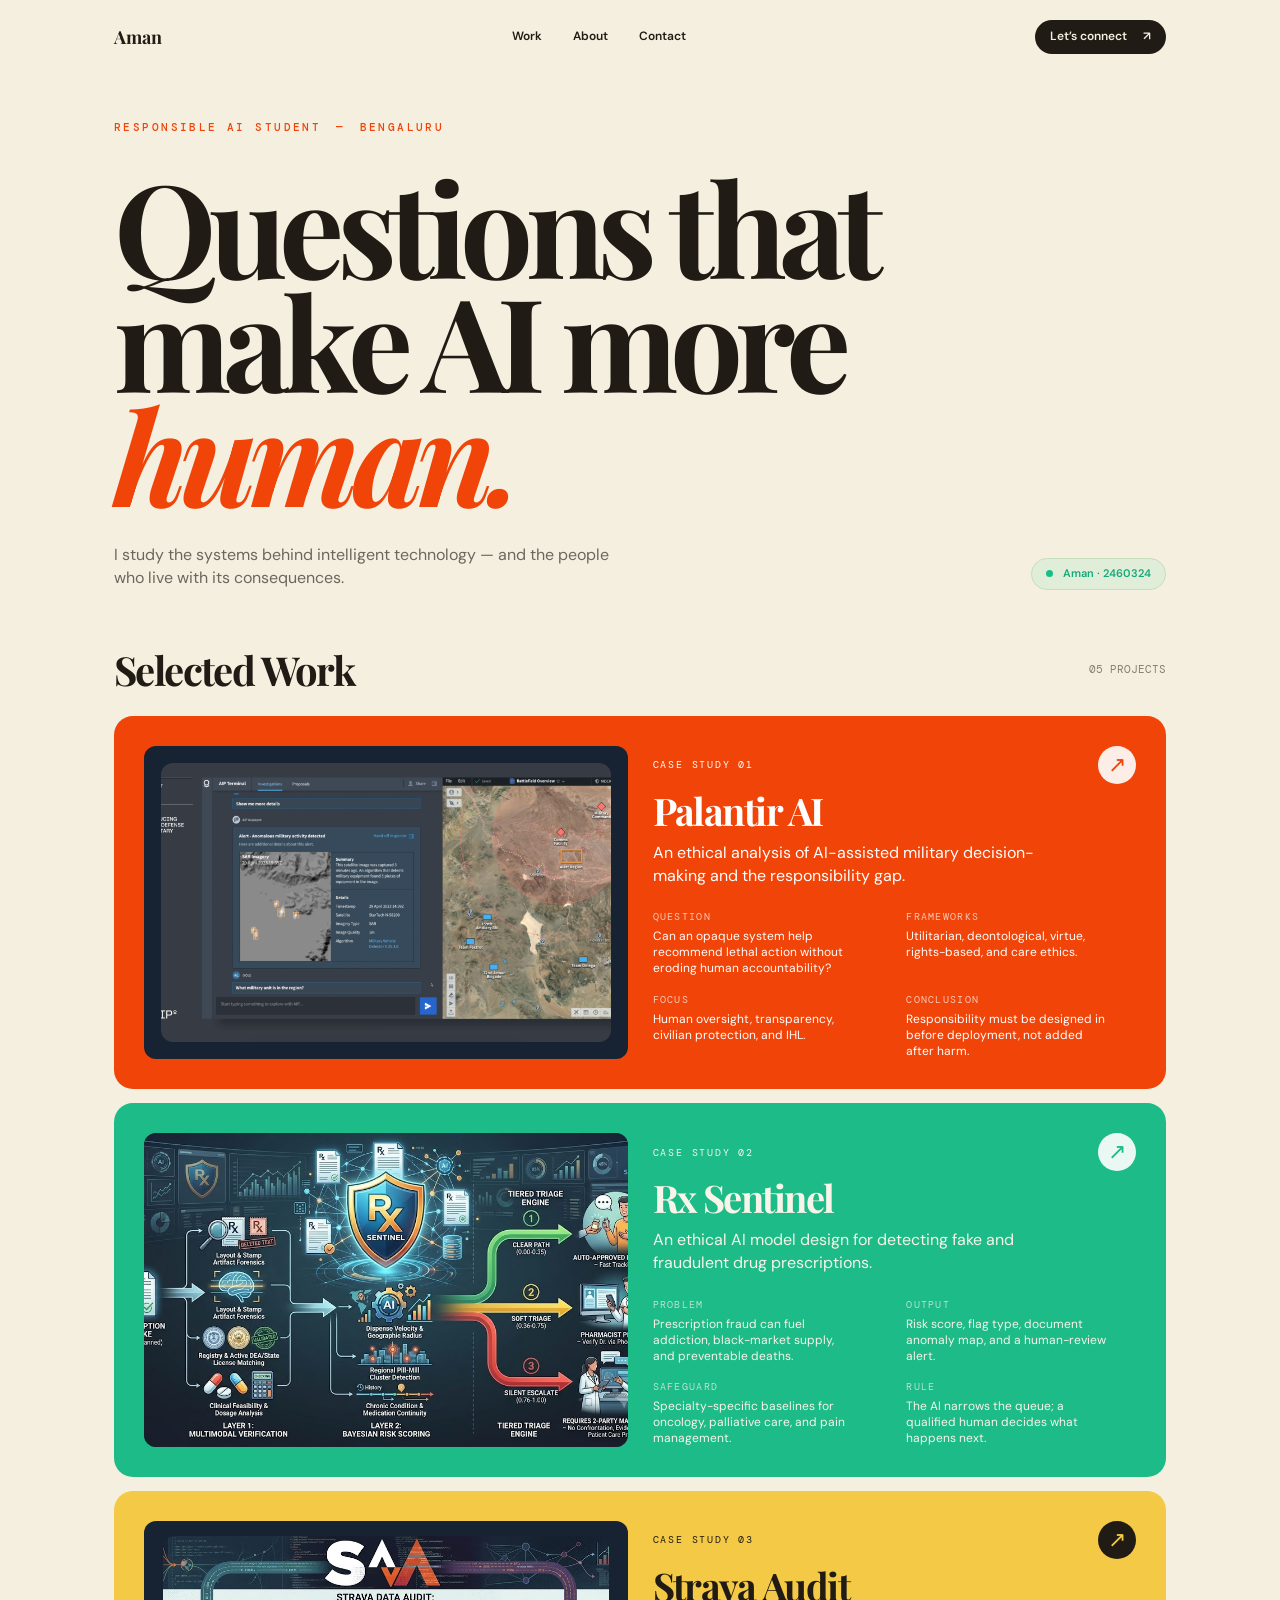
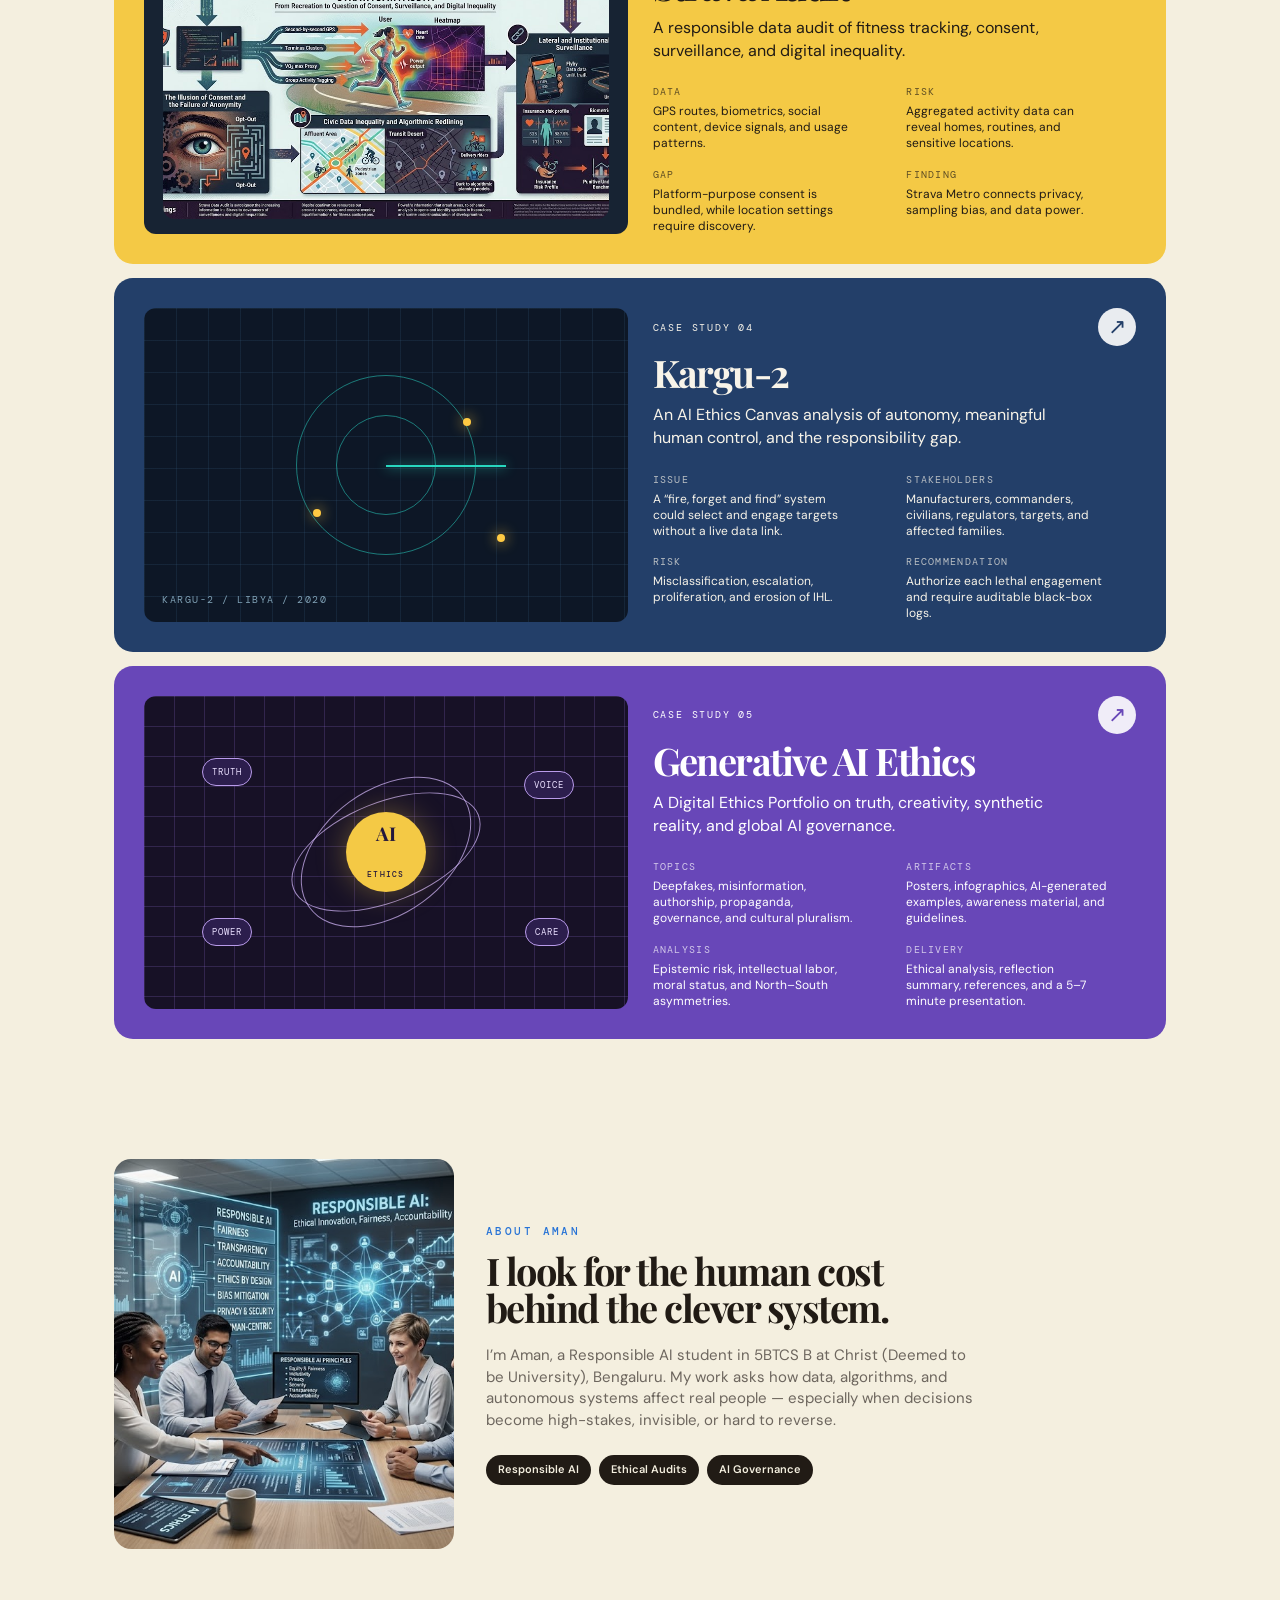
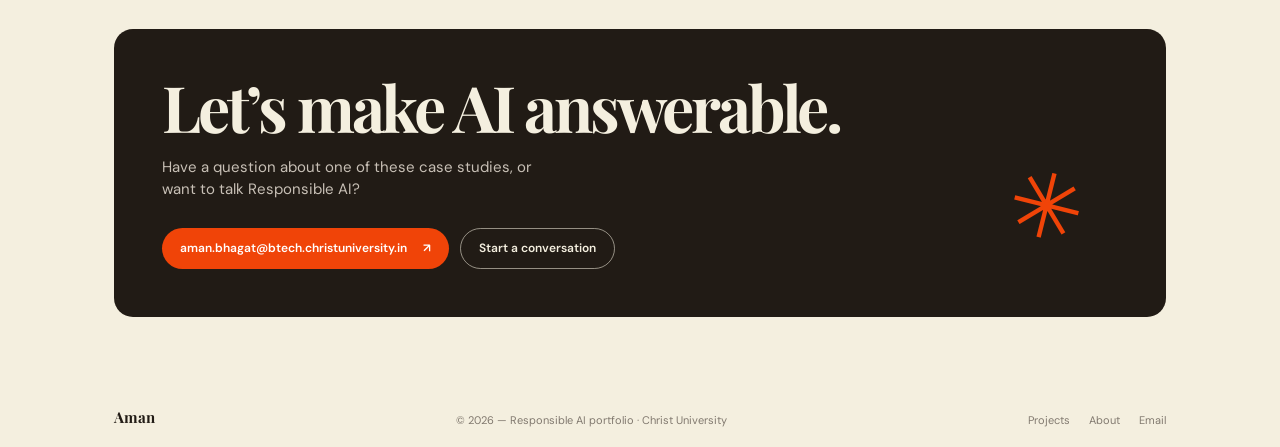
==== index.html @ 1ba9908e "Create Aman responsible AI portfolio" ====
<!doctype html>
<html lang="en">
  <head>
    <meta charset="UTF-8" />
    <meta name="viewport" content="width=device-width, initial-scale=1.0" />
    <meta name="description" content="Aman is a Responsible AI student exploring ethics, accountability, privacy, and human oversight in intelligent systems." />
    <title>Aman — Responsible AI Portfolio</title>
    <link rel="preconnect" href="https://fonts.googleapis.com" />
    <link rel="preconnect" href="https://fonts.gstatic.com" crossorigin />
    <link href="https://fonts.googleapis.com/css2?family=DM+Mono:wght@400;500&family=DM+Sans:wght@400;500;600&family=Playfair+Display:ital,wght@0,600;0,700;1,600;1,700&display=swap" rel="stylesheet" />
    <link rel="stylesheet" href="styles.css" />
    <link rel="stylesheet" href="overrides.css" />
  </head>
  <body>
    <header class="site-header shell" data-reveal>
      <a class="wordmark" href="#top" aria-label="Aman home">Aman</a>
      <nav class="main-nav" aria-label="Main navigation">
        <a href="#work">Work</a>
        <a href="#about">About</a>
        <a href="#contact">Contact</a>
      </nav>
      <a class="pill pill-dark header-cta" href="mailto:aman.bhagat@btech.christuniversity.in">Let’s connect <span aria-hidden="true">↗</span></a>
    </header>

    <main id="top">
      <section class="hero shell" aria-labelledby="hero-title">
        <div class="eyebrow" data-reveal>Responsible AI student <span>—</span> Bengaluru</div>
        <h1 id="hero-title" class="hero-title" data-reveal>Questions that<br />make AI more <em>human.</em></h1>
        <div class="hero-bottom" data-reveal>
          <p class="hero-copy">I study the systems behind intelligent technology — and the people<br class="desktop-break" /> who live with its consequences.</p>
          <span class="availability"><i></i> Aman · 2460324</span>
        </div>
      </section>

      <section id="work" class="work-section shell" aria-labelledby="work-title">
        <div class="section-heading" data-reveal>
          <h2 id="work-title">Selected Work</h2>
          <span>05 projects</span>
        </div>

        <article class="project project-orange project-card" data-project="palantir" data-reveal role="link" tabindex="0" aria-label="Open Palantir AI case study">
          <div class="project-visual dashboard-visual" aria-label="Palantir AIP military intelligence interface preview" role="img">
            <img class="project-image" src="originals/img/palantir_img.png" alt="Palantir AIP interface showing an AI assistant, satellite imagery, and battlefield alerts" />
            <div class="dash-sidebar"><strong>◈ Corai</strong><span class="active">⌂ Overview</span><span>▦ Accounts</span><span>↗ Transactions</span><span>◌ Budgets</span><span>◫ Goals</span></div>
            <div class="dash-main"><div class="tiny-top">Good morning, Alex <span>⌄</span></div><div class="stats"><b>$24,250.75<small>Total balance</small></b><b>$5,620.00<small>Income</small></b><b>$2,980.50<small>Expenses</small></b></div><div class="chart"><span></span><span></span><span></span><span></span><span></span><span></span><span></span></div><div class="donut-row"><div class="donut"></div><div class="bars"><i></i><i></i><i></i><i></i></div></div></div>
          </div>
          <div class="project-info">
            <div class="project-topline"><span>Case study 01</span><span class="project-arrow">↗</span></div>
            <h3>Palantir AI</h3><p class="project-summary">An ethical analysis of AI-assisted military decision-making and the responsibility gap.</p>
            <div class="project-details"><div><span>Question</span><p>Can an opaque system help recommend lethal action without eroding human accountability?</p></div><div><span>Frameworks</span><p>Utilitarian, deontological, virtue, rights-based, and care ethics.</p></div><div><span>Focus</span><p>Human oversight, transparency, civilian protection, and IHL.</p></div><div><span>Conclusion</span><p>Responsibility must be designed in before deployment, not added after harm.</p></div></div>
          </div>
        </article>

        <article class="project project-green project-card" data-project="prescriptions" data-reveal role="link" tabindex="0" aria-label="Open prescription fraud detection case study">
          <div class="project-visual fashion-visual" aria-label="Rx Sentinel prescription fraud detection system preview" role="img"><img class="project-image" src="originals/img/RX_img.jpeg" alt="Rx Sentinel system diagram showing prescription intake, risk scoring, and human review" /></div>
          <div class="project-info"><div class="project-topline"><span>Case study 02</span><span class="project-arrow">↗</span></div><h3>Rx Sentinel</h3><p class="project-summary">An ethical AI model design for detecting fake and fraudulent drug prescriptions.</p><div class="project-details"><div><span>Problem</span><p>Prescription fraud can fuel addiction, black-market supply, and preventable deaths.</p></div><div><span>Output</span><p>Risk score, flag type, document anomaly map, and a human-review alert.</p></div><div><span>Safeguard</span><p>Specialty-specific baselines for oncology, palliative care, and pain management.</p></div><div><span>Rule</span><p>The AI narrows the queue; a qualified human decides what happens next.</p></div></div></div>
        </article>

        <article class="project project-yellow project-card" data-project="strava" data-reveal role="link" tabindex="0" aria-label="Open Strava data audit case study">
          <div class="project-visual travel-visual" aria-label="Strava data audit infographic preview" role="img"><img class="project-image" src="originals/img/strava_img.jpeg" alt="Strava data audit infographic about consent, surveillance, and digital inequality" /></div>
          <div class="project-info"><div class="project-topline"><span>Case study 03</span><span class="project-arrow">↗</span></div><h3>Strava Audit</h3><p class="project-summary">A responsible data audit of fitness tracking, consent, surveillance, and digital inequality.</p><div class="project-details"><div><span>Data</span><p>GPS routes, biometrics, social content, device signals, and usage patterns.</p></div><div><span>Risk</span><p>Aggregated activity data can reveal homes, routines, and sensitive locations.</p></div><div><span>Gap</span><p>Platform-purpose consent is bundled, while location settings require discovery.</p></div><div><span>Finding</span><p>Strava Metro connects privacy, sampling bias, and data power.</p></div></div></div>
        </article>

        <article class="project project-blue project-card" data-project="kargu" data-reveal role="link" tabindex="0" aria-label="Open Kargu-2 autonomous drone case study">
          <div class="project-visual kargu-visual" aria-label="Abstract autonomous systems grid preview" role="img"><div class="radar-ring ring-one"></div><div class="radar-ring ring-two"></div><div class="radar-sweep"></div><span class="radar-dot dot-one"></span><span class="radar-dot dot-two"></span><span class="radar-dot dot-three"></span><b>KARGU-2 / LIBYA / 2020</b></div>
          <div class="project-info"><div class="project-topline"><span>Case study 04</span><span class="project-arrow">↗</span></div><h3>Kargu-2</h3><p class="project-summary">An AI Ethics Canvas analysis of autonomy, meaningful human control, and the responsibility gap.</p><div class="project-details"><div><span>Issue</span><p>A “fire, forget and find” system could select and engage targets without a live data link.</p></div><div><span>Stakeholders</span><p>Manufacturers, commanders, civilians, regulators, targets, and affected families.</p></div><div><span>Risk</span><p>Misclassification, escalation, proliferation, and erosion of IHL.</p></div><div><span>Recommendation</span><p>Authorize each lethal engagement and require auditable black-box logs.</p></div></div></div>
        </article>

        <article class="project project-violet project-card" data-project="genai" data-reveal role="link" tabindex="0" aria-label="Open Generative AI digital ethics portfolio case study">
          <div class="project-visual genai-visual" aria-label="Generative AI ethics portfolio visual" role="img"><div class="genai-orbit orbit-a"></div><div class="genai-orbit orbit-b"></div><div class="genai-core">AI<br /><small>ETHICS</small></div><span class="genai-node node-a">TRUTH</span><span class="genai-node node-b">VOICE</span><span class="genai-node node-c">POWER</span><span class="genai-node node-d">CARE</span></div>
          <div class="project-info"><div class="project-topline"><span>Case study 05</span><span class="project-arrow">↗</span></div><h3>Generative AI Ethics</h3><p class="project-summary">A Digital Ethics Portfolio on truth, creativity, synthetic reality, and global AI governance.</p><div class="project-details"><div><span>Topics</span><p>Deepfakes, misinformation, authorship, propaganda, governance, and cultural pluralism.</p></div><div><span>Artifacts</span><p>Posters, infographics, AI-generated examples, awareness material, and guidelines.</p></div><div><span>Analysis</span><p>Epistemic risk, intellectual labor, moral status, and North–South asymmetries.</p></div><div><span>Delivery</span><p>Ethical analysis, reflection summary, references, and a 5–7 minute presentation.</p></div></div></div>
        </article>
      </section>

      <section id="about" class="about-section shell" aria-labelledby="about-title">
        <div class="portrait" role="img" aria-label="Aman collaborating on a responsible AI project"></div>
        <div class="about-copy" data-reveal><div class="eyebrow blue">About Aman</div><h2 id="about-title">I look for the human cost behind the clever system.</h2><p>I’m Aman, a Responsible AI student in 5BTCS B at Christ (Deemed to be University), Bengaluru. My work asks how data, algorithms, and autonomous systems affect real people — especially when decisions become high-stakes, invisible, or hard to reverse.</p><div class="tag-list"><span>Responsible AI</span><span>Ethical Audits</span><span>AI Governance</span></div></div>
      </section>

      <section id="contact" class="contact-section shell" data-reveal><div><h2>Let’s make AI answerable.</h2><p>Have a question about one of these case studies, or want to talk Responsible AI?</p><div class="contact-actions"><a class="pill pill-orange" href="mailto:aman.bhagat@btech.christuniversity.in">aman.bhagat@btech.christuniversity.in <span aria-hidden="true">↗</span></a><a class="pill pill-outline" href="mailto:aman.bhagat@btech.christuniversity.in">Start a conversation</a></div></div><div class="contact-mark" aria-hidden="true">✳</div></section>
    </main>

    <footer class="site-footer shell"><strong>Aman</strong><span>© 2026 — Responsible AI portfolio · Christ University</span><div><a href="#work">Projects</a><a href="#about">About</a><a href="mailto:aman.bhagat@btech.christuniversity.in">Email</a></div></footer>
    <script src="script.js"></script>
  </body>
</html>
---- styles.css ----
:root{--paper:#f4efdf;--ink:#211b15;--orange:#f04408;--green:#1dbb87;--yellow:#f4c945;--muted:#6d665e;--line:rgba(33,27,21,.16)}*{box-sizing:border-box}html{scroll-behavior:smooth}body{margin:0;background:var(--paper);color:var(--ink);font-family:'DM Sans',sans-serif;font-size:15px;line-height:1.45}a{color:inherit;text-decoration:none}.shell{width:min(1052px,calc(100% - 56px));margin-inline:auto}.site-header{height:74px;display:flex;align-items:center;justify-content:space-between}.wordmark,.site-footer strong{font-family:'Playfair Display',serif;font-weight:700;font-size:18px}.main-nav{display:flex;gap:31px;font-size:12px;font-weight:600}.main-nav a,.site-footer a{transition:opacity .2s}.main-nav a:hover,.site-footer a:hover{opacity:.55}.pill{border-radius:999px;display:inline-flex;align-items:center;gap:16px;padding:11px 18px;font-size:12px;font-weight:600;white-space:nowrap}.pill-dark{background:var(--ink);color:var(--paper)}.pill-orange{background:var(--orange);color:#fff}.pill-outline{border:1px solid rgba(244,239,223,.55);color:var(--paper)}.header-cta{padding:8px 15px}.hero{padding-top:46px;padding-bottom:53px}.eyebrow{font:500 11px 'DM Mono',monospace;text-transform:uppercase;letter-spacing:.22em;color:var(--orange)}.eyebrow span{padding-inline:5px}.hero-title{font:700 clamp(72px,10.1vw,144px) 'Playfair Display',serif;line-height:.88;letter-spacing:-.06em;margin:35px 0 33px;max-width:900px}.hero-title em{font-style:italic;color:var(--orange)}.hero-bottom{display:flex;align-items:end;justify-content:space-between}.hero-copy{color:var(--muted);font-size:16px;margin:0}.availability{background:#e0eed9;border:1px solid #c4dfbb;color:#13a979;border-radius:999px;padding:7px 14px;font-size:11px;font-weight:600}.availability i{display:inline-block;width:7px;height:7px;background:#17bd8a;border-radius:50%;margin-right:7px}.section-heading{display:flex;align-items:center;justify-content:space-between;margin-bottom:20px}.section-heading h2,.about-copy h2{font:700 40px 'Playfair Display',serif;letter-spacing:-.04em;margin:0}.section-heading span{font:11px 'DM Mono',monospace;color:#857d72;text-transform:uppercase}.project{border-radius:19px;padding:30px;display:grid;grid-template-columns:1fr 1fr;gap:25px;margin-bottom:14px;overflow:hidden}.project-orange{background:var(--orange);color:#fff}.project-green{background:var(--green);color:#f8f4e9}.project-yellow{background:var(--yellow);color:var(--ink)}.project-visual{min-height:278px;border-radius:12px;overflow:hidden;position:relative;background:#f7f2e9;color:var(--ink)}.project-info{display:flex;flex-direction:column}.project-topline{display:flex;justify-content:space-between;align-items:center;font:10px 'DM Mono',monospace;text-transform:uppercase;letter-spacing:.18em}.project-topline a{display:grid;place-items:center;width:38px;height:38px;border-radius:50%;background:rgba(255,255,255,.9);color:var(--orange);font:22px sans-serif;letter-spacing:0}.project-green .project-topline a{color:var(--green)}.project-yellow .project-topline a{background:var(--ink);color:var(--yellow)}.project-info h3{font:700 38px 'Playfair Display',serif;letter-spacing:-.04em;margin:1px 0 5px}.project-summary{font-size:16px;max-width:400px;margin:0 0 23px}.project-details{display:grid;grid-template-columns:1fr 1fr;gap:16px 24px;margin-top:auto}.project-details span{display:block;font:10px 'DM Mono',monospace;text-transform:uppercase;letter-spacing:.13em;margin-bottom:5px;opacity:.7}.project-details p{font-size:12px;line-height:1.35;margin:0;max-width:205px}.dashboard-visual{display:flex;padding:17px;gap:13px}.dash-sidebar{width:82px;display:flex;flex-direction:column;gap:12px;font-size:6px;color:#6f6a63}.dash-sidebar strong{color:var(--orange);font-size:8px;margin-bottom:10px}.dash-sidebar .active{background:#ff7351;color:#fff;padding:5px;border-radius:3px}.dash-main{background:#fffaf2;border-radius:6px;flex:1;padding:16px 13px}.tiny-top{font-size:9px;font-weight:600}.tiny-top span{float:right;color:#f36b4b}.stats{display:flex;gap:7px;margin:18px 0 12px}.stats b{font-size:9px;background:#f5f1e9;padding:7px;border-radius:4px;flex:1}.stats small{display:block;color:#9c9588;font-size:5px;font-weight:400;margin-top:3px}.chart{height:45px;display:flex;align-items:end;gap:4px;margin:8px 0 15px}.chart span{width:12%;background:#ff7857;border-radius:2px 2px 0 0}.chart span:nth-child(1){height:30%}.chart span:nth-child(2){height:45%}.chart span:nth-child(3){height:38%}.chart span:nth-child(4){height:65%}.chart span:nth-child(5){height:53%}.chart span:nth-child(6){height:82%}.chart span:nth-child(7){height:96%}.donut-row{display:flex;gap:20px;align-items:center}.donut{width:70px;height:70px;border-radius:50%;background:conic-gradient(#ff6444 0 34%,#ffbd7b 34% 56%,#27302e 56% 74%,#e9ddd0 74%);position:relative}.donut:after{content:'';position:absolute;inset:17px;border-radius:50%;background:#fffaf2}.bars{flex:1;display:grid;gap:7px}.bars i{height:5px;background:#efddd3;border-radius:3px}.bars i:nth-child(1){background:#ff6444;width:90%}.bars i:nth-child(2){width:70%}.bars i:nth-child(3){background:#ffbd7b;width:80%}.bars i:nth-child(4){width:45%}.fashion-visual{background:#e4e9df}.fashion-nav{height:42px;background:#fcfaf2;padding:12px 15px;font:11px Georgia;color:#657263}.fashion-nav span{font-style:italic}.fashion-nav i{float:right;font:10px sans-serif;color:#687064}.fashion-hero{position:absolute;left:23px;top:83px;z-index:2}.fashion-hero small{font:6px 'DM Mono';letter-spacing:.1em}.fashion-hero strong{display:block;font:22px Georgia;line-height:.95;margin:5px 0}.fashion-hero button{border:0;background:#bed0ba;color:#425744;font-size:7px;padding:7px 9px}.fashion-model{position:absolute;inset:42px 0 0 45%;background:linear-gradient(120deg,#c8d2c4,#f2eee3 61%,#c4c1b6);clip-path:polygon(12% 0,100% 0,100% 100%,0 100%)}.fashion-model:after{content:'';position:absolute;width:90px;height:190px;background:#c69f82;border-radius:50% 50% 10% 10%;left:29%;top:35px;box-shadow:0 45px 0 15px #d5cfc2}.product-strip{position:absolute;bottom:0;left:0;right:0;height:61px;background:#fffaf2;display:flex;gap:10px;padding:10px 15px}.product-strip span{flex:1;border-radius:4px;background:#d3d9cf}.product-strip span:nth-child(2){background:#c1cec0}.product-strip span:nth-child(3){background:#e4d9c7}.travel-visual{background:#141c26;display:flex;justify-content:center;gap:7px;padding:15px 19px}.phone{width:31%;height:100%;border:3px solid #0a1017;border-radius:13px;background:#f5f0df;color:#19222a;padding:12px 8px;display:flex;flex-direction:column;gap:8px;overflow:hidden}.phone small{font:700 13px Georgia;line-height:.95}.phone b{font-size:5px;background:#e5e5d7;padding:7px;border-radius:9px}.phone i{font:5px 'DM Mono';font-style:normal}.mini-photo{height:60px;border-radius:5px;background:linear-gradient(130deg,#d68e4e,#455b60)}.photo-b{background:linear-gradient(130deg,#8f9e9a,#e5be74)}.phone-two{background:#e6dfbf;position:relative;color:#141c26}.map-lines{position:absolute;inset:0;background:linear-gradient(28deg,transparent 30%,#b3ad91 31% 32%,transparent 33% 52%,#b3ad91 53% 54%,transparent 55%),linear-gradient(150deg,transparent 30%,#b3ad91 31% 32%,transparent 33% 62%,#b3ad91 63% 64%,transparent 65%)}.phone-two span{font-size:5px;background:#141c26;color:#fff;padding:4px;border-radius:8px;z-index:1;width:max-content}.phone-two span:nth-of-type(1){margin:18px 0 0 18px}.phone-two span:nth-of-type(2){margin:14px 0 0 31px}.phone-two span:nth-of-type(3){margin:12px 0 0 4px}.phone-three{background:#f1cf4e}.rome-photo{height:82px;margin:-12px -8px 2px;background:linear-gradient(140deg,#c89554,#5c4b37 55%,#dac9a6);border-radius:0 0 7px 7px}.phone-three b{font:700 10px Georgia;background:none;padding:0}.phone-three small{font:6px sans-serif}.phone-three button{margin-top:auto;background:#16212a;color:#f4d64d;border:0;border-radius:10px;padding:7px;font-size:6px}.about-section{display:grid;grid-template-columns:340px 1fr;gap:32px;align-items:center;padding-top:106px;padding-bottom:80px}.portrait{height:390px;border-radius:17px;background-image:url('https://images.unsplash.com/photo-1551836022-d5d88e9218df?auto=format&fit=crop&w=900&q=85');background-size:cover;background-position:center 25%;filter:saturate(.7)}.about-copy{max-width:500px}.blue{color:#2773d6;margin-bottom:14px}.about-copy h2{font-size:38px;line-height:.99;margin-bottom:18px}.about-copy p{color:var(--muted);font-size:15px;max-width:500px}.tag-list{display:flex;flex-wrap:wrap;gap:8px;margin-top:23px}.tag-list span{background:var(--ink);color:var(--paper);border-radius:999px;padding:7px 12px;font-size:11px;font-weight:600}.contact-section{background:var(--ink);color:var(--paper);border-radius:19px;padding:48px;display:flex;justify-content:space-between;align-items:end;min-height:287px;overflow:hidden}.contact-section h2{font:700 clamp(42px,5vw,65px) 'Playfair Display',serif;line-height:.94;letter-spacing:-.05em;margin:0 0 20px}.contact-section p{color:#c8c0b6;max-width:385px;margin:0 0 27px;font-size:15px}.contact-actions{display:flex;gap:11px}.contact-mark{font:90px Georgia;color:var(--orange);transform:rotate(14deg);margin:0 34px 10px 0}.site-footer{height:130px;display:flex;align-items:end;padding-bottom:18px;justify-content:space-between;font-size:11px;color:#81796f}.site-footer strong{font-size:15px;color:var(--ink)}.site-footer div{display:flex;gap:19px}.site-footer a{color:#81796f}[data-reveal]{opacity:0;transform:translateY(15px);transition:opacity .75s ease,transform .75s ease}.is-visible{opacity:1;transform:none}@media(max-width:800px){.shell{width:min(100% - 32px,600px)}.site-header{height:66px}.main-nav{gap:13px}.header-cta{display:none}.hero{padding-top:45px;padding-bottom:62px}.hero-title{font-size:clamp(58px,15vw,104px);margin-top:28px}.hero-bottom{display:block}.availability{display:inline-block;margin-top:24px}.desktop-break{display:none}.project{grid-template-columns:1fr;padding:18px;gap:22px}.project-visual{min-height:225px}.project-info h3{font-size:34px}.project-details{margin-top:12px}.about-section{grid-template-columns:1fr;padding-top:75px;padding-bottom:60px}.portrait{height:390px}.about-copy h2{font-size:40px}.contact-section{padding:34px 25px;min-height:300px}.contact-mark{display:none}.site-footer{height:auto;padding:35px 0 20px;display:grid;gap:15px}.site-footer div{grid-row:2}.section-heading h2{font-size:35px}}@media(max-width:480px){.main-nav{font-size:11px}.wordmark{font-size:16px}.hero-title{font-size:62px}.project-visual{min-height:190px}.dashboard-visual{padding:11px}.dash-sidebar{width:65px;gap:7px}.dash-main{padding:9px 8px}.stats{margin:9px 0}.donut{width:52px;height:52px}.donut:after{inset:13px}.project-details{gap:14px 12px}.project-details p{font-size:11px}.project-summary{font-size:14px}.fashion-hero{left:15px;top:65px}.fashion-hero strong{font-size:18px}.travel-visual{padding:12px 10px;gap:4px}.about-copy h2{font-size:35px}.contact-actions{flex-direction:column;align-items:flex-start}.contact-section h2{font-size:44px}}
---- overrides.css ----
.project-blue{background:#233f69;color:#f8f4e9}.project-card{cursor:pointer;transition:transform .25s ease,box-shadow .25s ease}.project-card:hover,.project-card:focus-visible{transform:translateY(-5px);box-shadow:0 16px 30px rgba(33,27,21,.16);outline:none}.project-arrow{display:grid;place-items:center;width:38px;height:38px;border-radius:50%;background:rgba(255,255,255,.9);color:var(--orange);font:22px sans-serif;letter-spacing:0}.project-green .project-arrow{color:var(--green)}.project-yellow .project-arrow{background:var(--ink);color:var(--yellow)}.project-blue .project-arrow{color:#233f69}.kargu-visual{background:#0d1726;min-height:278px;overflow:hidden;position:relative;background-image:linear-gradient(rgba(57,98,133,.2) 1px,transparent 1px),linear-gradient(90deg,rgba(57,98,133,.2) 1px,transparent 1px);background-size:32px 32px}.radar-ring{position:absolute;border:1px solid rgba(41,205,189,.55);border-radius:50%;left:50%;top:50%;transform:translate(-50%,-50%)}.ring-one{width:180px;height:180px}.ring-two{width:100px;height:100px}.radar-sweep{position:absolute;width:120px;height:2px;background:#28d6bf;left:50%;top:50%;transform-origin:left center;animation:sweep 4s linear infinite;box-shadow:0 0 12px #28d6bf}.radar-dot{position:absolute;width:8px;height:8px;border-radius:50%;background:#ffca43;box-shadow:0 0 14px #ffca43}.dot-one{left:66%;top:35%}.dot-two{left:35%;top:64%}.dot-three{left:73%;top:72%}.kargu-visual b{position:absolute;left:18px;bottom:16px;color:#7fa0b4;font:10px 'DM Mono',monospace;letter-spacing:.15em}@keyframes sweep{to{transform:rotate(360deg)}}@media(max-width:800px){.kargu-visual{min-height:225px}}
.project-image{display:block;width:100%;height:100%;object-fit:cover;border-radius:12px}.dashboard-visual,.fashion-visual,.travel-visual{background:#172333}.dashboard-visual > *:not(.project-image),.fashion-visual > *:not(.project-image),.travel-visual > *:not(.project-image){display:none}
.portrait{background-image:url('originals/img/resp_img.jpeg')!important;background-position:center;background-size:cover}
.project-violet{background:#6847b8;color:#fff}.project-violet .project-arrow{color:#6847b8}.genai-visual{background:#171126;min-height:278px;overflow:hidden;position:relative;background-image:linear-gradient(rgba(172,129,255,.18) 1px,transparent 1px),linear-gradient(90deg,rgba(172,129,255,.18) 1px,transparent 1px);background-size:30px 30px}.genai-orbit{position:absolute;left:50%;top:50%;border:1px solid rgba(215,187,255,.7);border-radius:50%;transform:translate(-50%,-50%) rotate(-22deg)}.orbit-a{width:200px;height:100px}.orbit-b{width:125px;height:190px;transform:translate(-50%,-50%) rotate(54deg)}.genai-core{position:absolute;left:50%;top:50%;transform:translate(-50%,-50%);width:80px;height:80px;border-radius:50%;display:grid;place-items:center;text-align:center;background:#f4c945;color:#24183c;font:700 19px 'Playfair Display',serif;line-height:.8;box-shadow:0 0 30px rgba(244,201,69,.35)}.genai-core small{font:500 8px 'DM Mono',monospace;letter-spacing:.14em}.genai-node{position:absolute;padding:7px 9px;border:1px solid #b99bea;border-radius:999px;color:#eadfff;background:#2c1e4d;font:9px 'DM Mono',monospace;letter-spacing:.12em}.node-a{left:12%;top:20%}.node-b{right:11%;top:24%}.node-c{left:12%;bottom:20%}.node-d{right:12%;bottom:20%}@media(max-width:800px){.genai-visual{min-height:225px}}
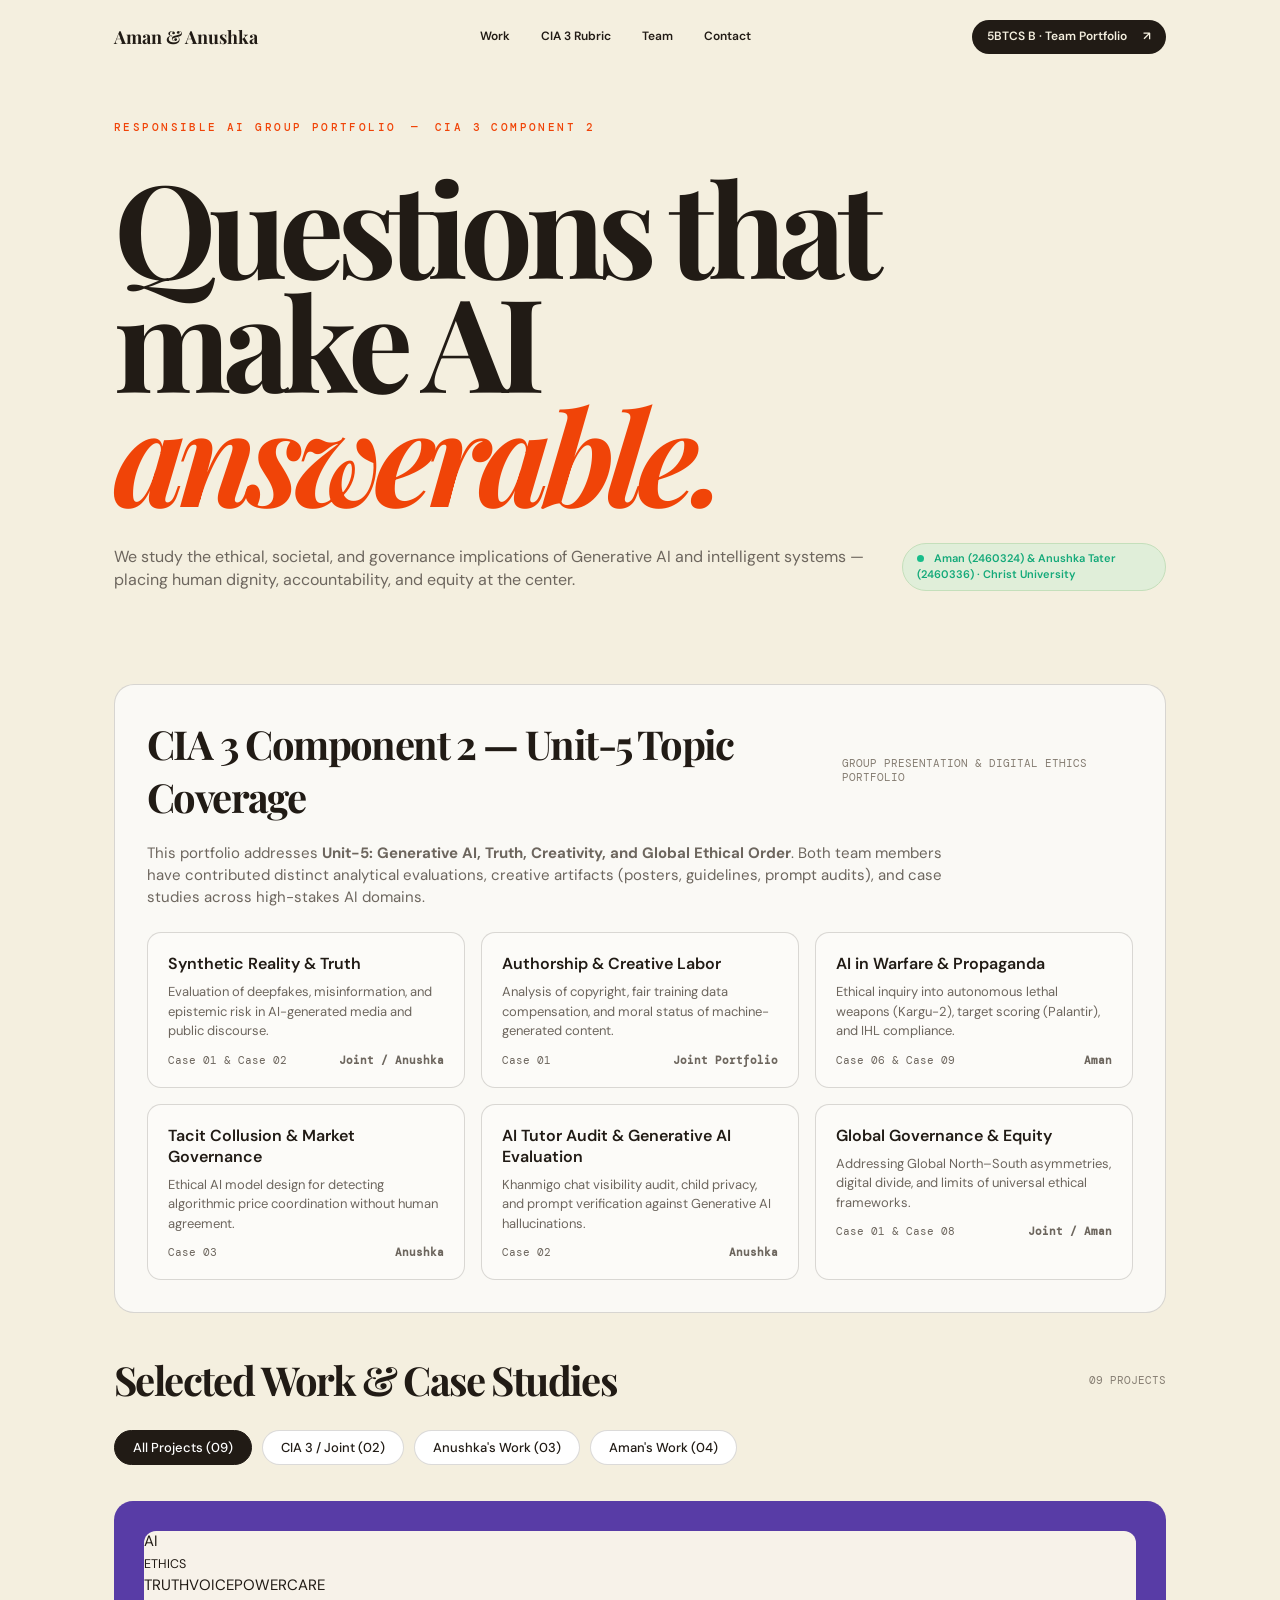
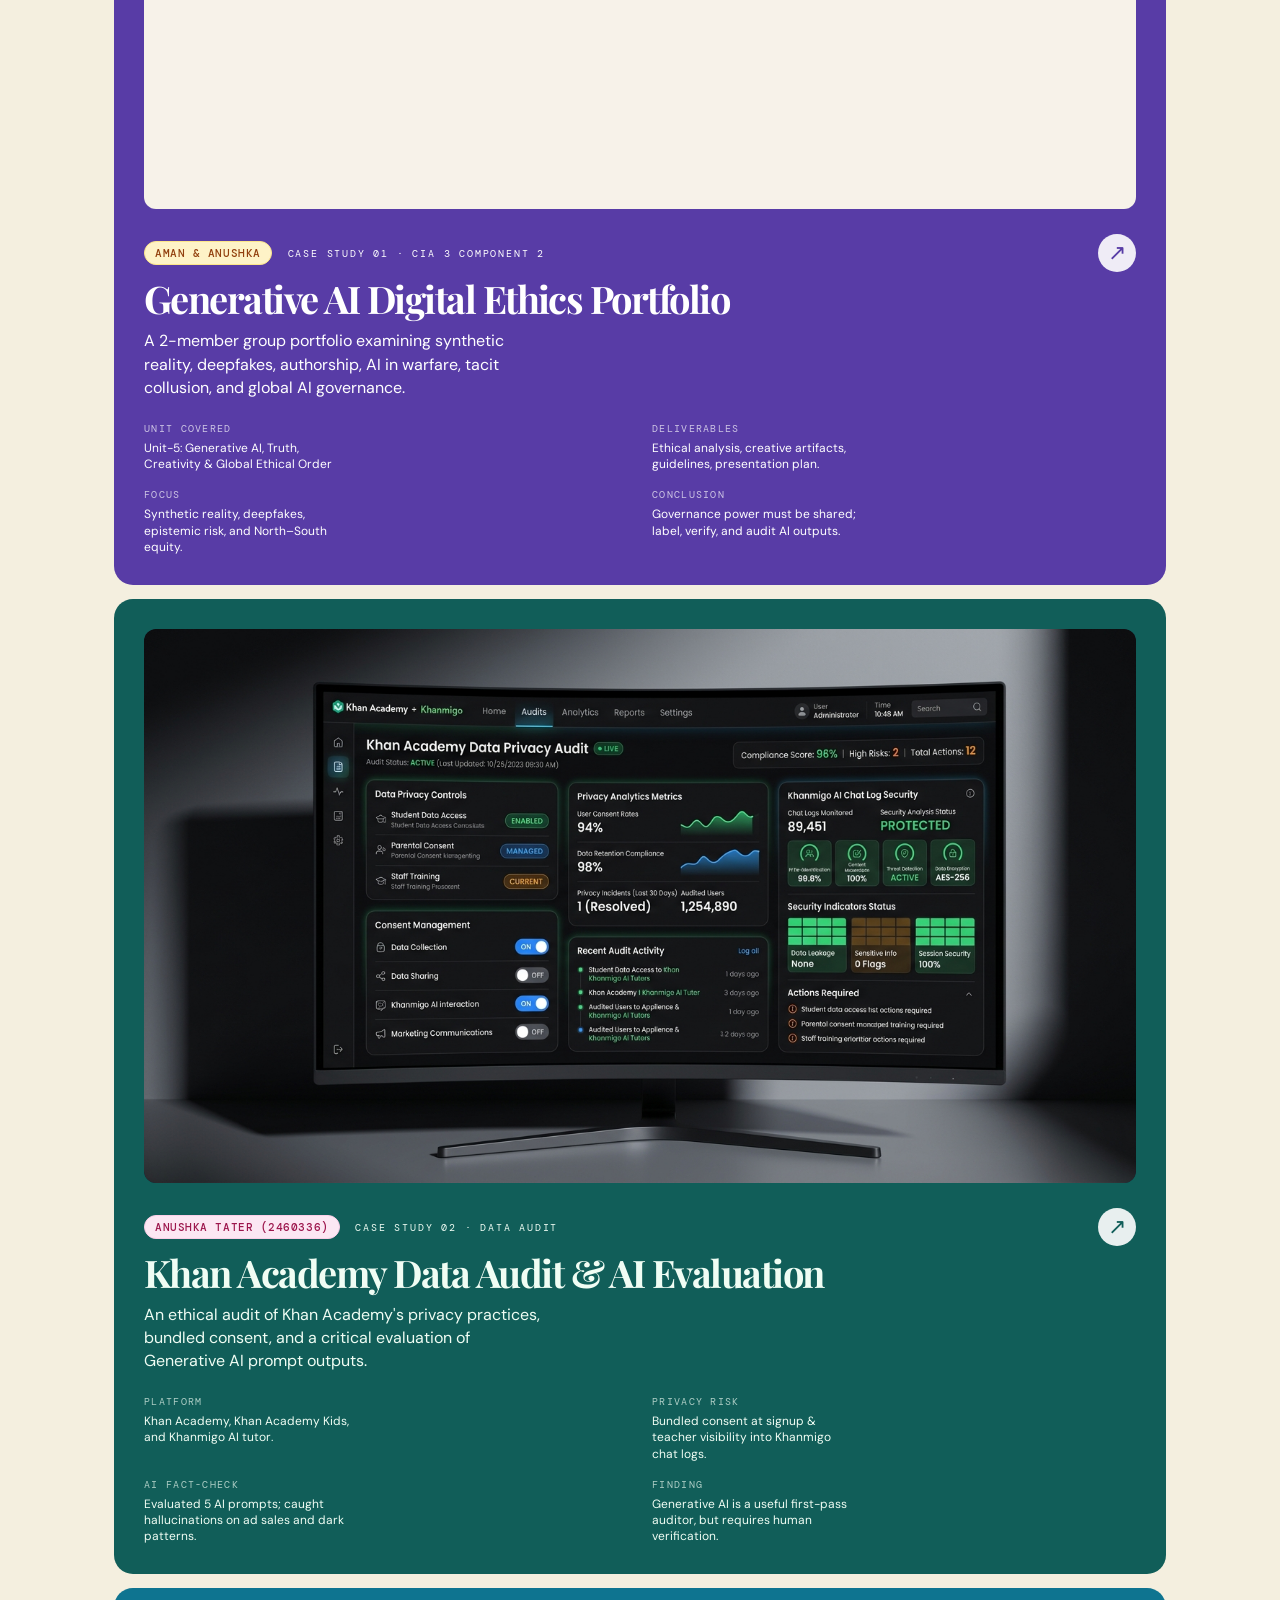
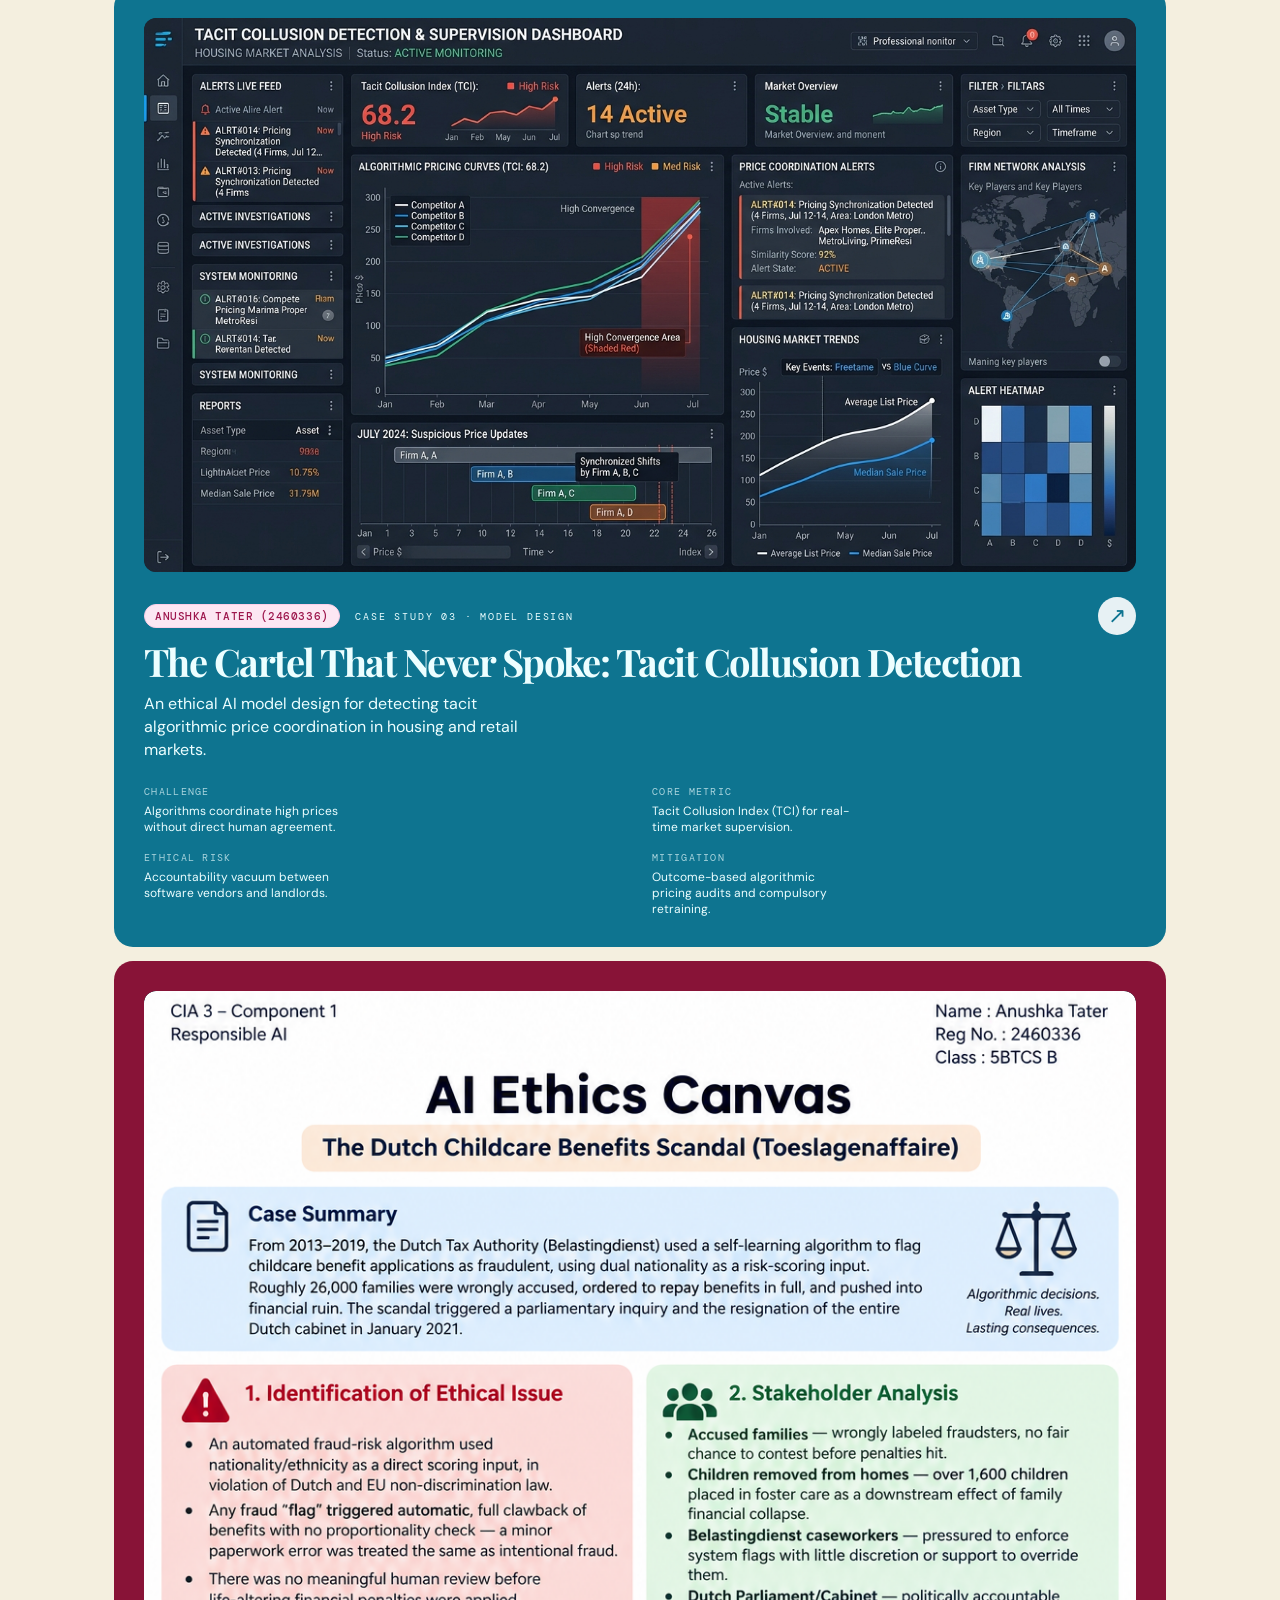
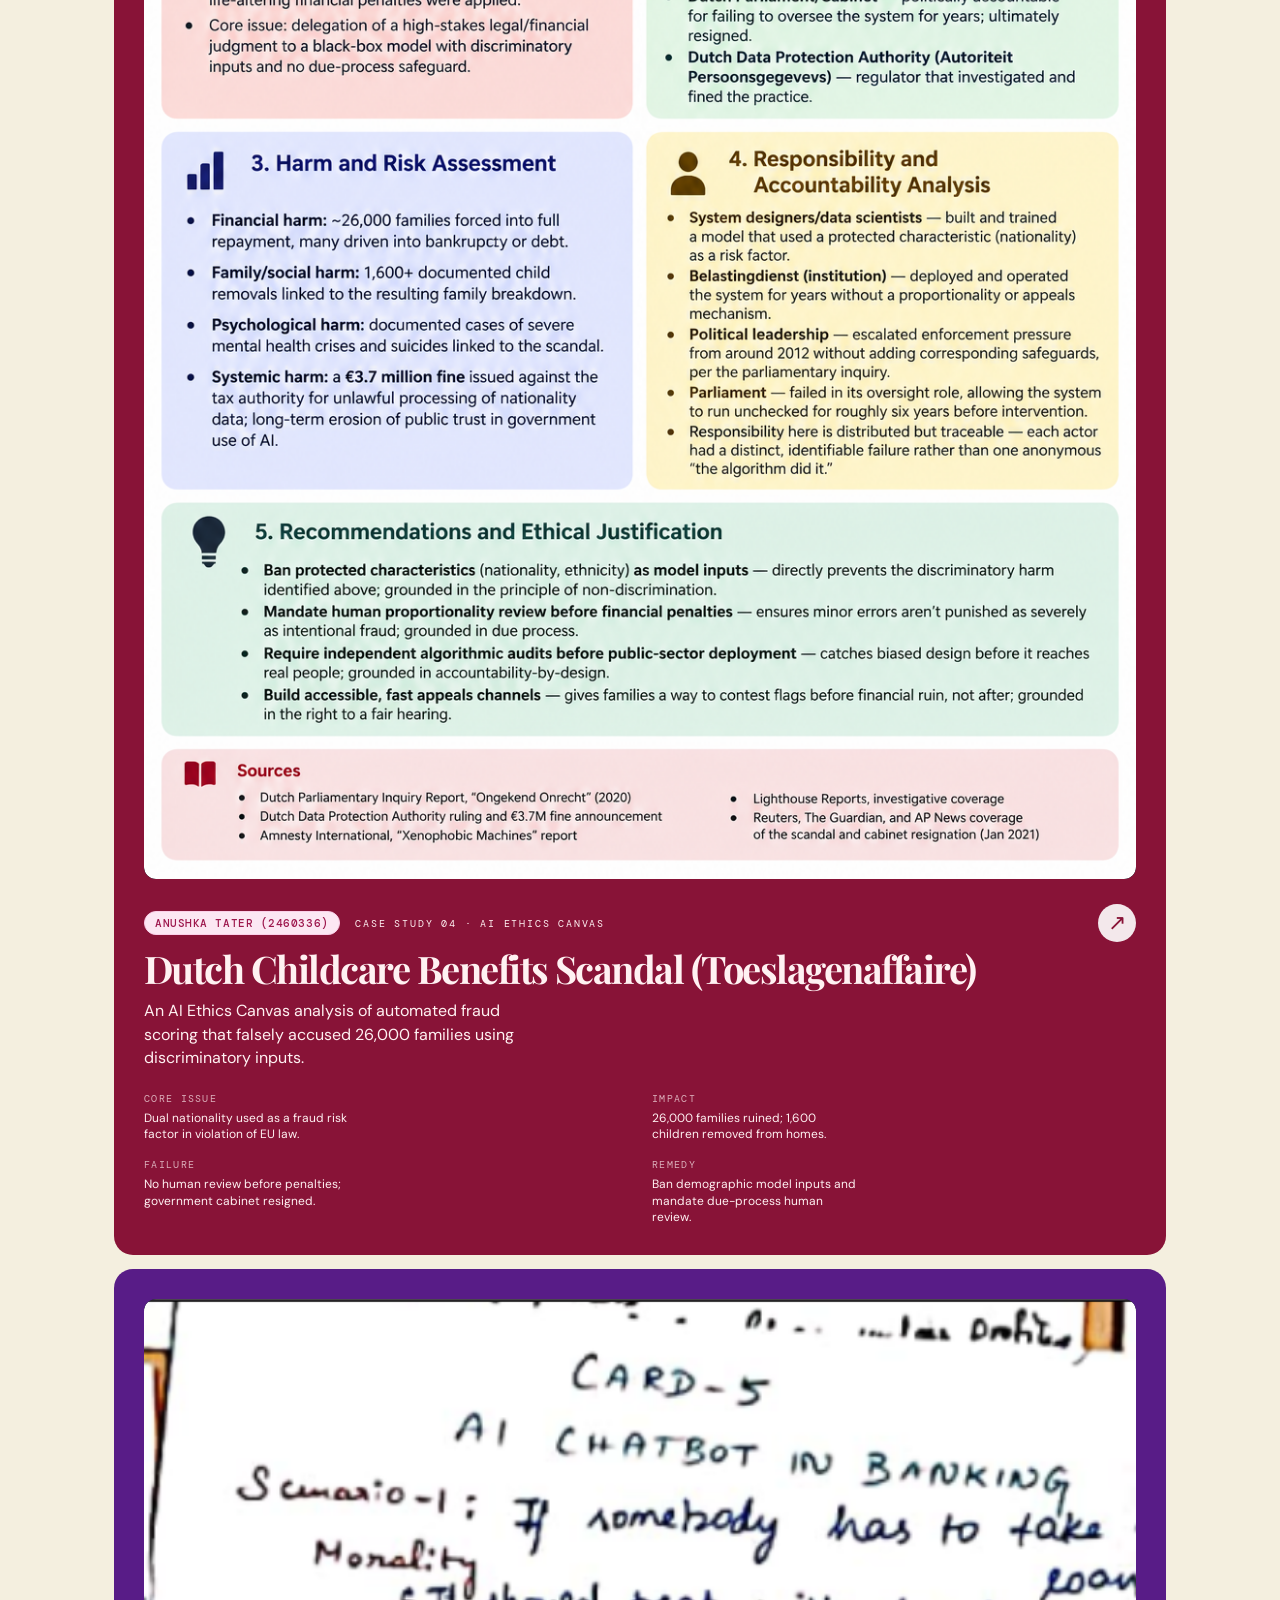
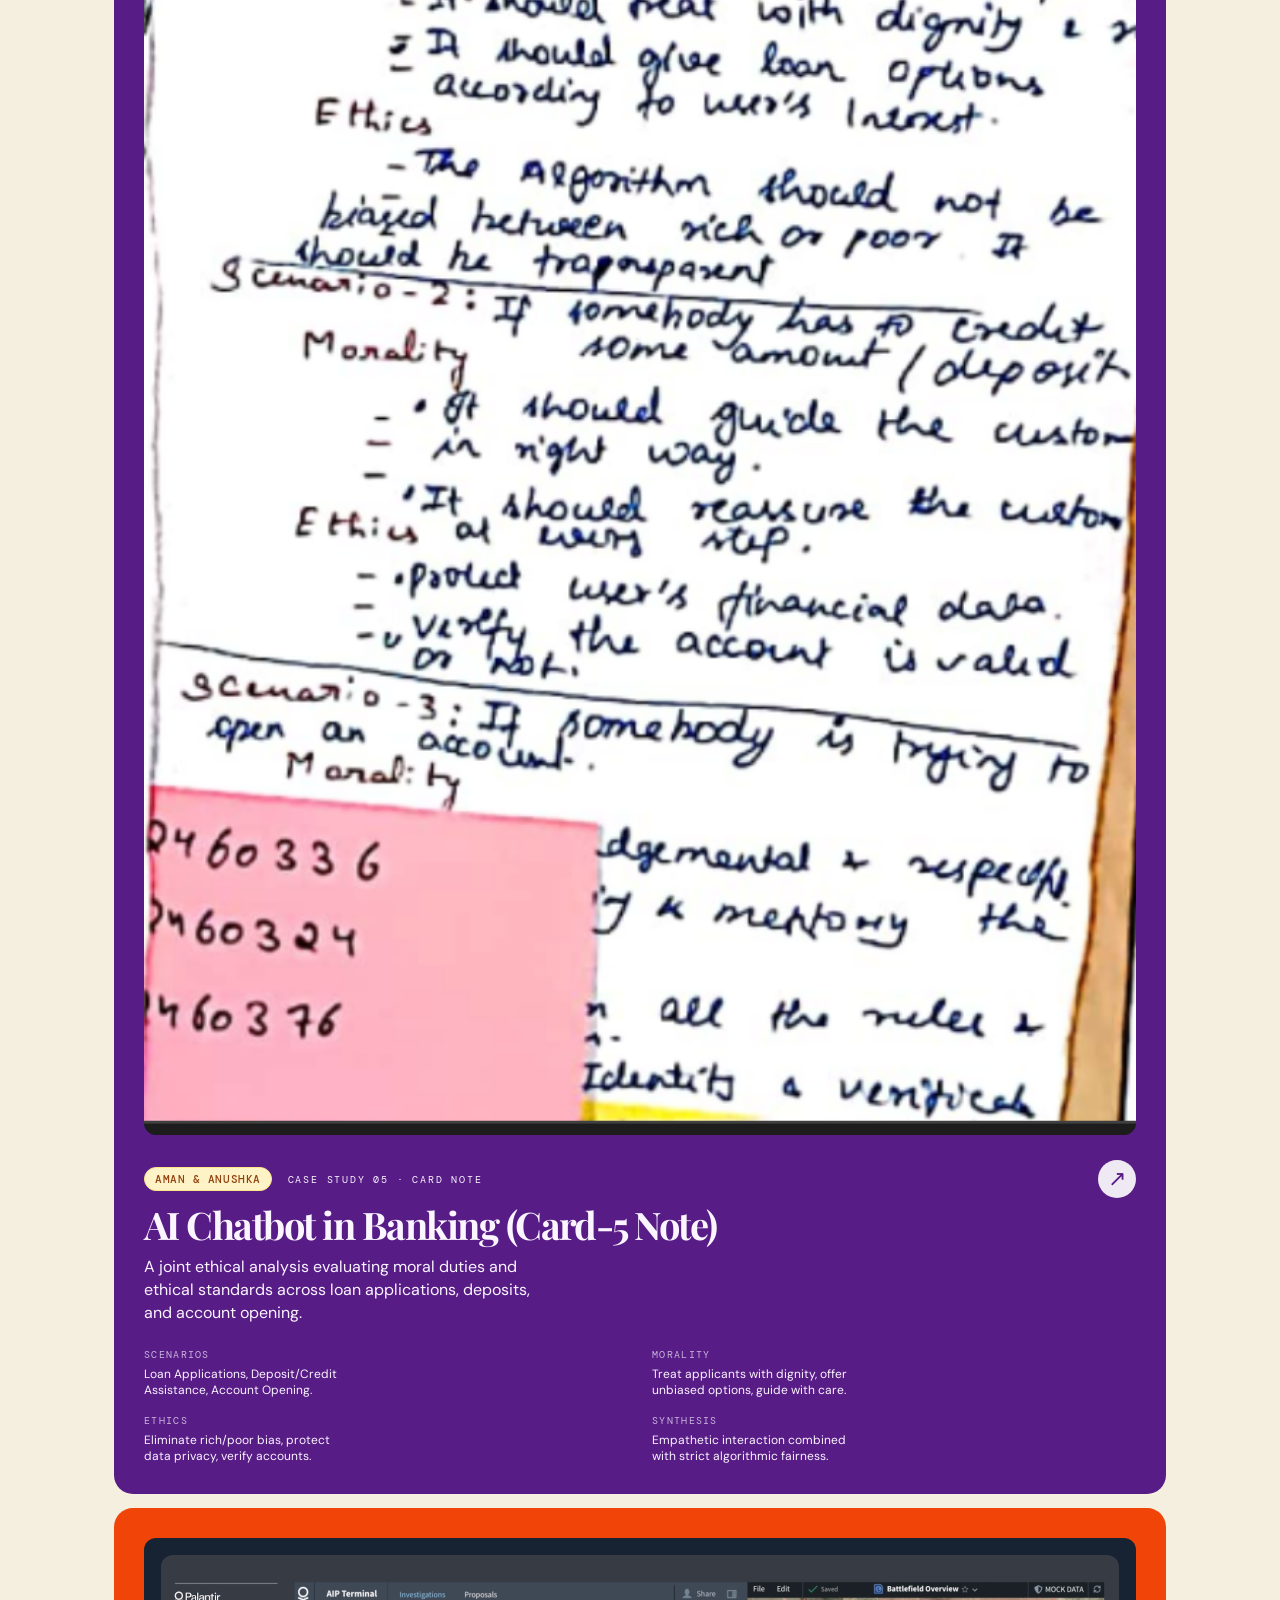
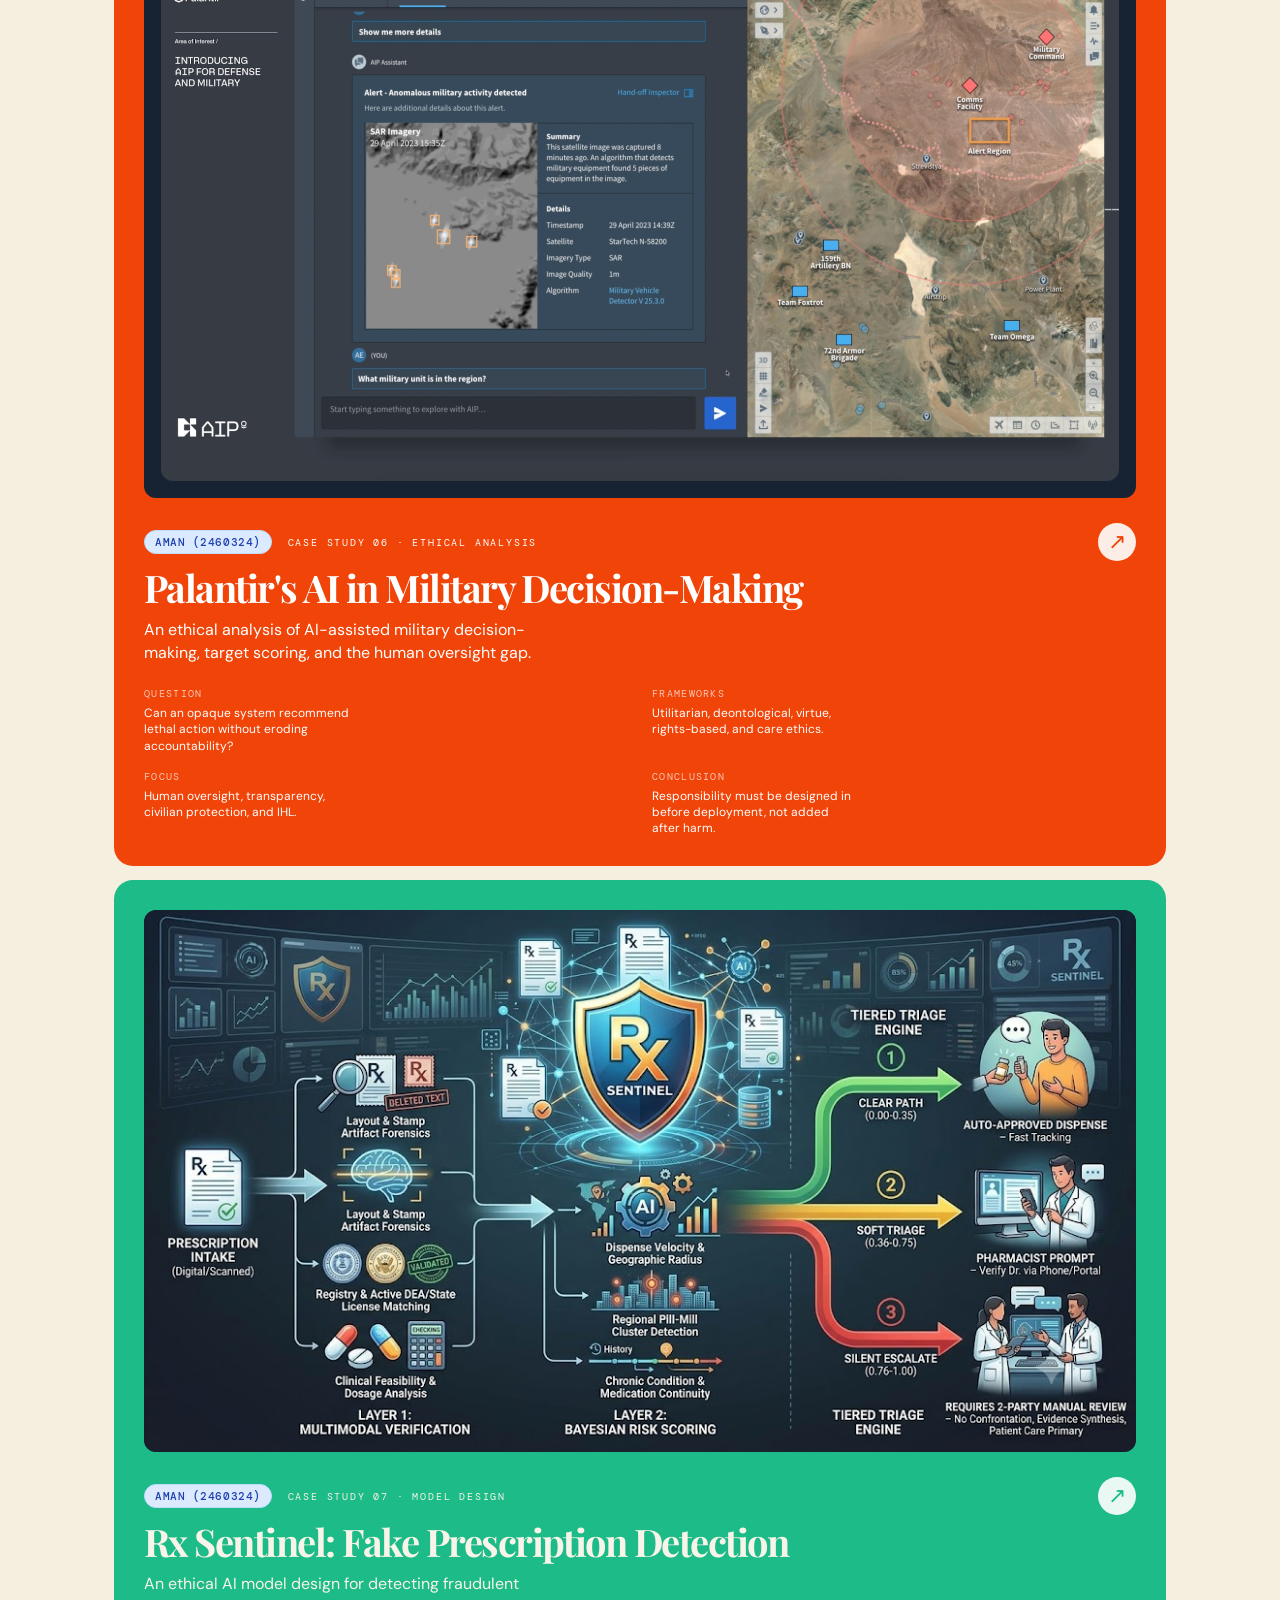
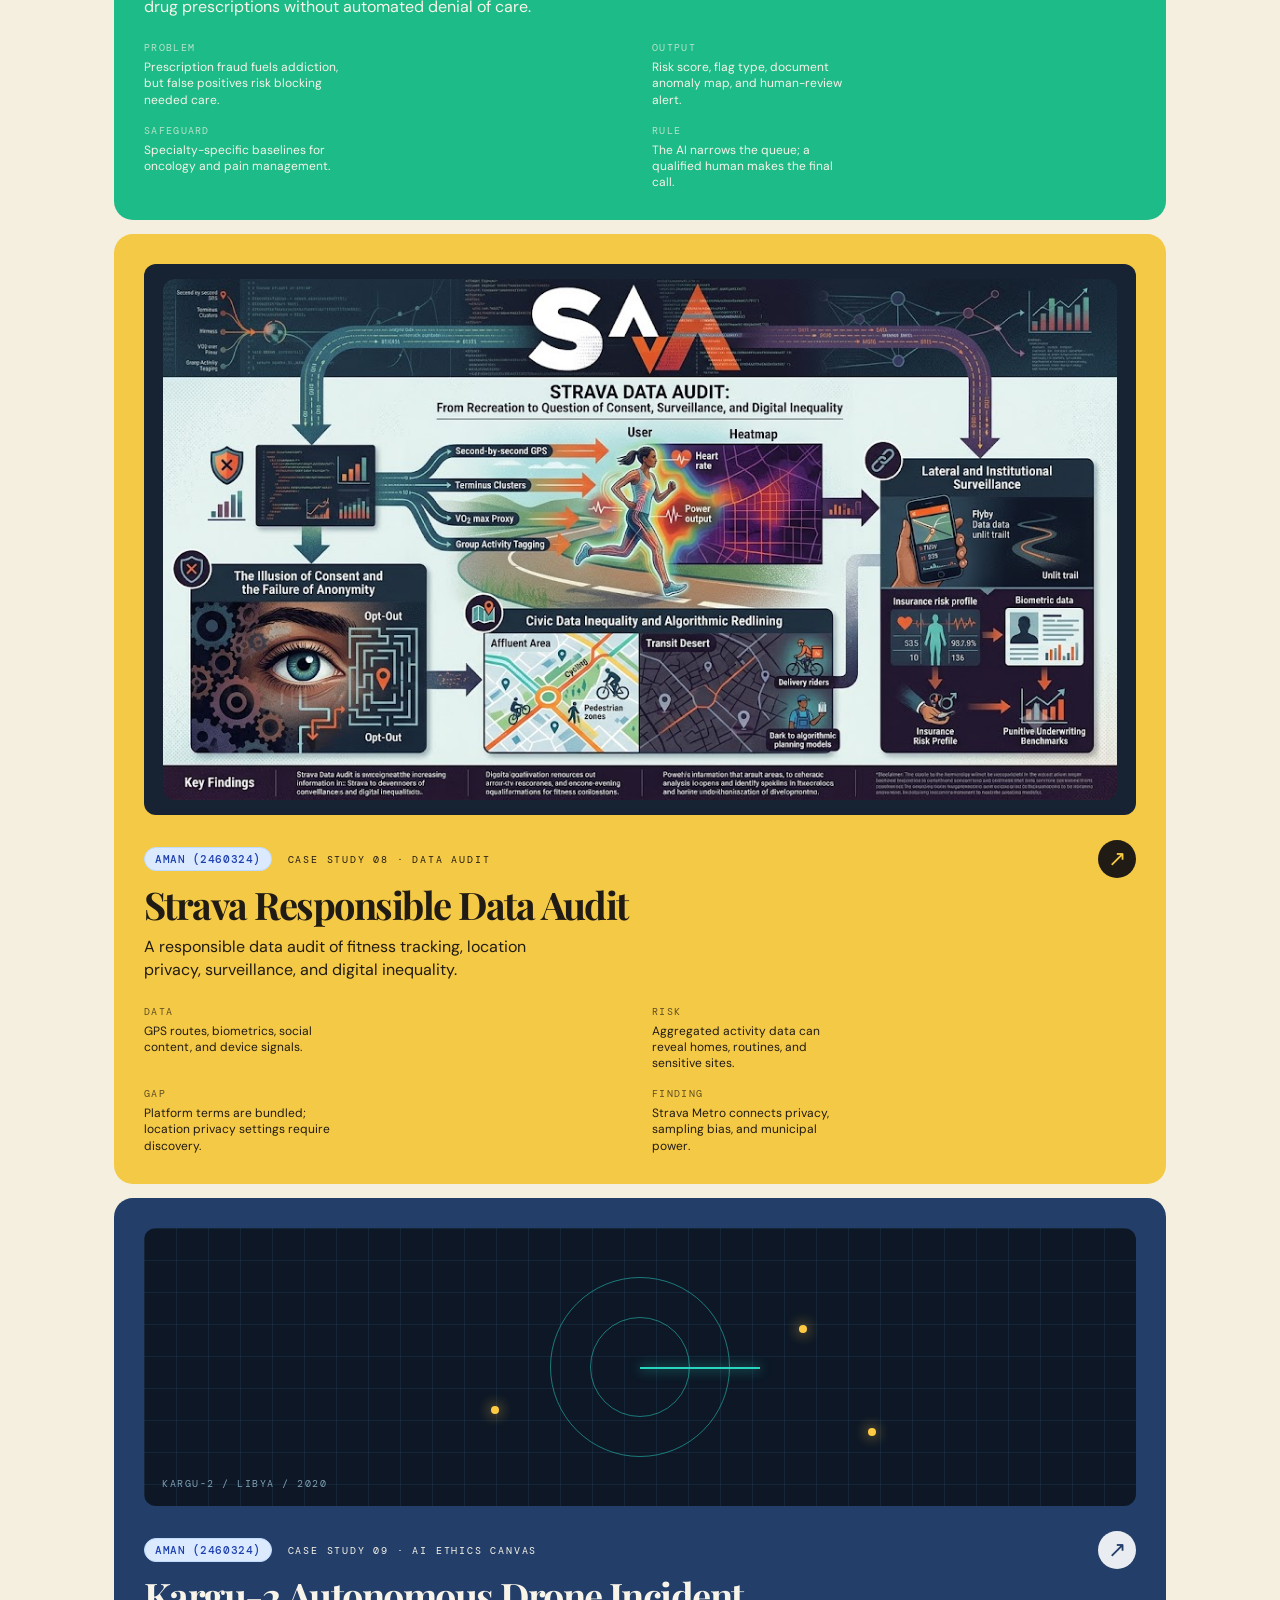
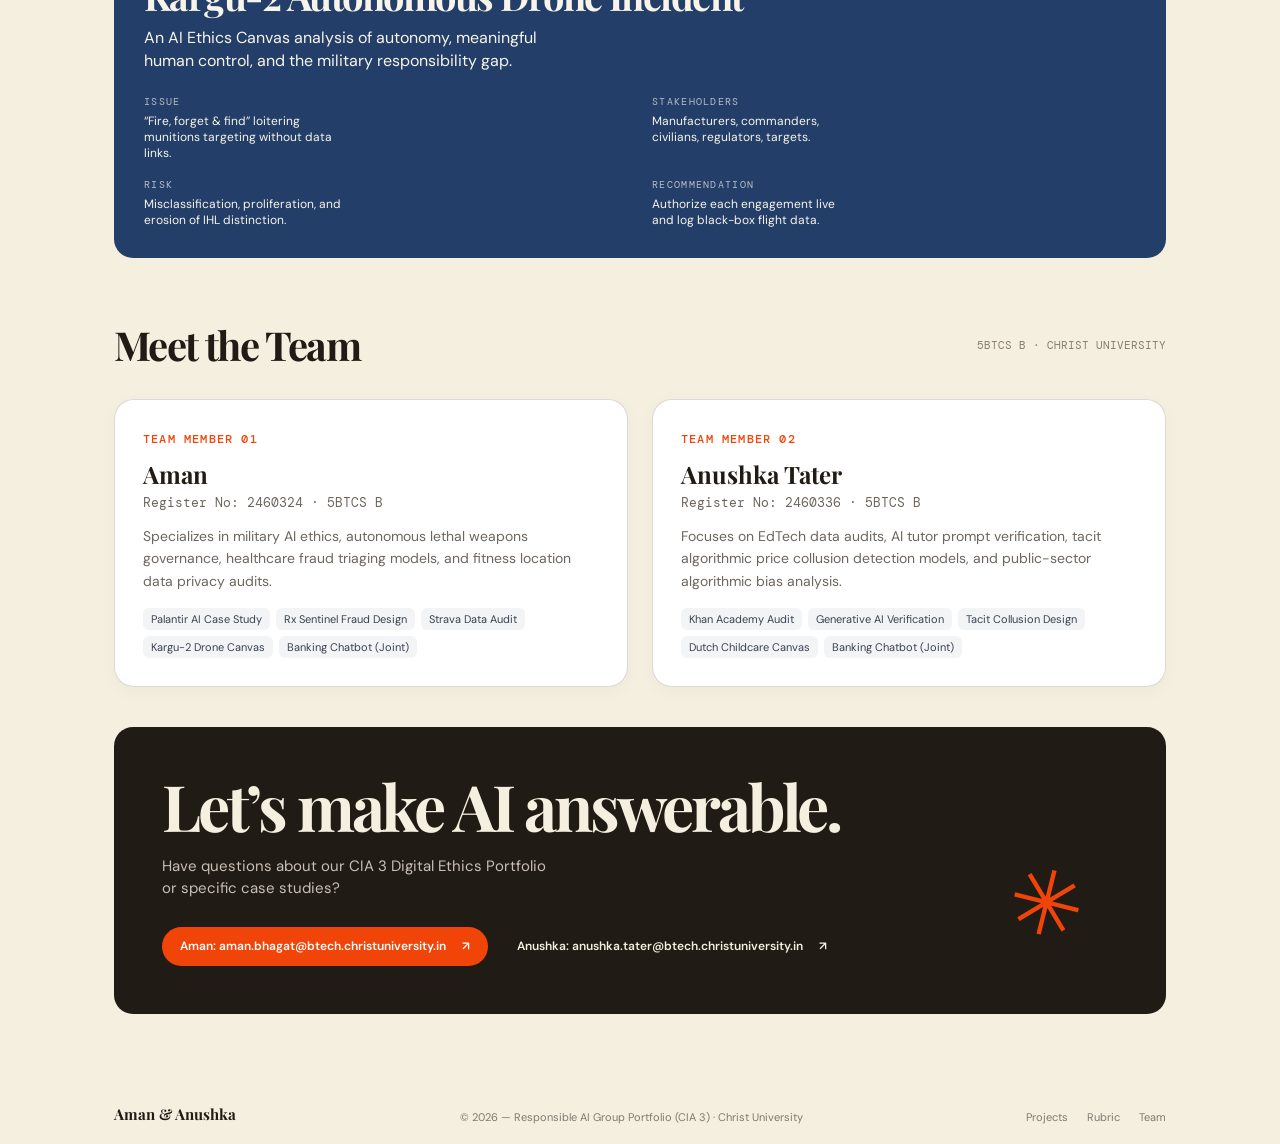
==== commit 29883edb: "Update team digital ethics portfolio for CIA 3 Component 2 (Aman & Anushka)" ====
--- a/index.html
+++ b/index.html
@@ -3,84 +3,367 @@
   <head>
     <meta charset="UTF-8" />
     <meta name="viewport" content="width=device-width, initial-scale=1.0" />
-    <meta name="description" content="Aman is a Responsible AI student exploring ethics, accountability, privacy, and human oversight in intelligent systems." />
-    <title>Aman — Responsible AI Portfolio</title>
+    <meta name="description" content="Digital Ethics Portfolio on Generative AI by Aman (2460324) and Anushka Tater (2460336) for Responsible AI (5BTCS B), Christ University." />
+    <title>Aman & Anushka — Digital Ethics & Responsible AI Portfolio</title>
     <link rel="preconnect" href="https://fonts.googleapis.com" />
     <link rel="preconnect" href="https://fonts.gstatic.com" crossorigin />
-    <link href="https://fonts.googleapis.com/css2?family=DM+Mono:wght@400;500&family=DM+Sans:wght@400;500;600&family=Playfair+Display:ital,wght@0,600;0,700;1,600;1,700&display=swap" rel="stylesheet" />
+    <link href="https://fonts.googleapis.com/css2?family=DM+Mono:wght@400;500&family=DM+Sans:wght@400;500;600;700&family=Playfair+Display:ital,wght@0,600;0,700;1,600;1,700&display=swap" rel="stylesheet" />
     <link rel="stylesheet" href="styles.css" />
     <link rel="stylesheet" href="overrides.css" />
   </head>
   <body>
     <header class="site-header shell" data-reveal>
-      <a class="wordmark" href="#top" aria-label="Aman home">Aman</a>
+      <a class="wordmark" href="#top" aria-label="Aman and Anushka home">Aman & Anushka</a>
       <nav class="main-nav" aria-label="Main navigation">
         <a href="#work">Work</a>
-        <a href="#about">About</a>
+        <a href="#rubric">CIA 3 Rubric</a>
+        <a href="#team">Team</a>
         <a href="#contact">Contact</a>
       </nav>
-      <a class="pill pill-dark header-cta" href="mailto:aman.bhagat@btech.christuniversity.in">Let’s connect <span aria-hidden="true">↗</span></a>
+      <a class="pill pill-dark header-cta" href="#team">5BTCS B · Team Portfolio <span aria-hidden="true">↗</span></a>
     </header>
 
     <main id="top">
       <section class="hero shell" aria-labelledby="hero-title">
-        <div class="eyebrow" data-reveal>Responsible AI student <span>—</span> Bengaluru</div>
-        <h1 id="hero-title" class="hero-title" data-reveal>Questions that<br />make AI more <em>human.</em></h1>
+        <div class="eyebrow" data-reveal>Responsible AI Group Portfolio <span>—</span> CIA 3 Component 2</div>
+        <h1 id="hero-title" class="hero-title" data-reveal>Questions that<br />make AI <em>answerable.</em></h1>
         <div class="hero-bottom" data-reveal>
-          <p class="hero-copy">I study the systems behind intelligent technology — and the people<br class="desktop-break" /> who live with its consequences.</p>
-          <span class="availability"><i></i> Aman · 2460324</span>
+          <p class="hero-copy">We study the ethical, societal, and governance implications of Generative AI and intelligent systems — placing human dignity, accountability, and equity at the center.</p>
+          <span class="availability"><i></i> Aman (2460324) & Anushka Tater (2460336) · Christ University</span>
+        </div>
+      </section>
+
+      <section id="rubric" class="rubric-section shell" data-reveal style="margin: 40px auto; padding: 32px; background: #faf9f5; border: 1px solid var(--line); border-radius: 20px;">
+        <div class="section-heading" style="margin-bottom: 20px;">
+          <h2>CIA 3 Component 2 — Unit-5 Topic Coverage</h2>
+          <span>Group Presentation & Digital Ethics Portfolio</span>
+        </div>
+        <p style="color: var(--muted); font-size: 15px; max-width: 800px; margin-bottom: 24px;">
+          This portfolio addresses <strong>Unit-5: Generative AI, Truth, Creativity, and Global Ethical Order</strong>. Both team members have contributed distinct analytical evaluations, creative artifacts (posters, guidelines, prompt audits), and case studies across high-stakes AI domains.
+        </p>
+        <div class="topic-matrix">
+          <div class="topic-card">
+            <h4>Synthetic Reality & Truth</h4>
+            <p>Evaluation of deepfakes, misinformation, and epistemic risk in AI-generated media and public discourse.</p>
+            <div class="topic-meta"><span>Case 01 & Case 02</span><b>Joint / Anushka</b></div>
+          </div>
+          <div class="topic-card">
+            <h4>Authorship & Creative Labor</h4>
+            <p>Analysis of copyright, fair training data compensation, and moral status of machine-generated content.</p>
+            <div class="topic-meta"><span>Case 01</span><b>Joint Portfolio</b></div>
+          </div>
+          <div class="topic-card">
+            <h4>AI in Warfare & Propaganda</h4>
+            <p>Ethical inquiry into autonomous lethal weapons (Kargu-2), target scoring (Palantir), and IHL compliance.</p>
+            <div class="topic-meta"><span>Case 06 & Case 09</span><b>Aman</b></div>
+          </div>
+          <div class="topic-card">
+            <h4>Tacit Collusion & Market Governance</h4>
+            <p>Ethical AI model design for detecting algorithmic price coordination without human agreement.</p>
+            <div class="topic-meta"><span>Case 03</span><b>Anushka</b></div>
+          </div>
+          <div class="topic-card">
+            <h4>AI Tutor Audit & Generative AI Evaluation</h4>
+            <p>Khanmigo chat visibility audit, child privacy, and prompt verification against Generative AI hallucinations.</p>
+            <div class="topic-meta"><span>Case 02</span><b>Anushka</b></div>
+          </div>
+          <div class="topic-card">
+            <h4>Global Governance & Equity</h4>
+            <p>Addressing Global North–South asymmetries, digital divide, and limits of universal ethical frameworks.</p>
+            <div class="topic-meta"><span>Case 01 & Case 08</span><b>Joint / Aman</b></div>
+          </div>
         </div>
       </section>
 
       <section id="work" class="work-section shell" aria-labelledby="work-title">
         <div class="section-heading" data-reveal>
-          <h2 id="work-title">Selected Work</h2>
-          <span>05 projects</span>
-        </div>
-
-        <article class="project project-orange project-card" data-project="palantir" data-reveal role="link" tabindex="0" aria-label="Open Palantir AI case study">
-          <div class="project-visual dashboard-visual" aria-label="Palantir AIP military intelligence interface preview" role="img">
-            <img class="project-image" src="originals/img/palantir_img.png" alt="Palantir AIP interface showing an AI assistant, satellite imagery, and battlefield alerts" />
-            <div class="dash-sidebar"><strong>◈ Corai</strong><span class="active">⌂ Overview</span><span>▦ Accounts</span><span>↗ Transactions</span><span>◌ Budgets</span><span>◫ Goals</span></div>
-            <div class="dash-main"><div class="tiny-top">Good morning, Alex <span>⌄</span></div><div class="stats"><b>$24,250.75<small>Total balance</small></b><b>$5,620.00<small>Income</small></b><b>$2,980.50<small>Expenses</small></b></div><div class="chart"><span></span><span></span><span></span><span></span><span></span><span></span><span></span></div><div class="donut-row"><div class="donut"></div><div class="bars"><i></i><i></i><i></i><i></i></div></div></div>
-          </div>
-          <div class="project-info">
-            <div class="project-topline"><span>Case study 01</span><span class="project-arrow">↗</span></div>
-            <h3>Palantir AI</h3><p class="project-summary">An ethical analysis of AI-assisted military decision-making and the responsibility gap.</p>
-            <div class="project-details"><div><span>Question</span><p>Can an opaque system help recommend lethal action without eroding human accountability?</p></div><div><span>Frameworks</span><p>Utilitarian, deontological, virtue, rights-based, and care ethics.</p></div><div><span>Focus</span><p>Human oversight, transparency, civilian protection, and IHL.</p></div><div><span>Conclusion</span><p>Responsibility must be designed in before deployment, not added after harm.</p></div></div>
-          </div>
-        </article>
-
-        <article class="project project-green project-card" data-project="prescriptions" data-reveal role="link" tabindex="0" aria-label="Open prescription fraud detection case study">
-          <div class="project-visual fashion-visual" aria-label="Rx Sentinel prescription fraud detection system preview" role="img"><img class="project-image" src="originals/img/RX_img.jpeg" alt="Rx Sentinel system diagram showing prescription intake, risk scoring, and human review" /></div>
-          <div class="project-info"><div class="project-topline"><span>Case study 02</span><span class="project-arrow">↗</span></div><h3>Rx Sentinel</h3><p class="project-summary">An ethical AI model design for detecting fake and fraudulent drug prescriptions.</p><div class="project-details"><div><span>Problem</span><p>Prescription fraud can fuel addiction, black-market supply, and preventable deaths.</p></div><div><span>Output</span><p>Risk score, flag type, document anomaly map, and a human-review alert.</p></div><div><span>Safeguard</span><p>Specialty-specific baselines for oncology, palliative care, and pain management.</p></div><div><span>Rule</span><p>The AI narrows the queue; a qualified human decides what happens next.</p></div></div></div>
-        </article>
-
-        <article class="project project-yellow project-card" data-project="strava" data-reveal role="link" tabindex="0" aria-label="Open Strava data audit case study">
-          <div class="project-visual travel-visual" aria-label="Strava data audit infographic preview" role="img"><img class="project-image" src="originals/img/strava_img.jpeg" alt="Strava data audit infographic about consent, surveillance, and digital inequality" /></div>
-          <div class="project-info"><div class="project-topline"><span>Case study 03</span><span class="project-arrow">↗</span></div><h3>Strava Audit</h3><p class="project-summary">A responsible data audit of fitness tracking, consent, surveillance, and digital inequality.</p><div class="project-details"><div><span>Data</span><p>GPS routes, biometrics, social content, device signals, and usage patterns.</p></div><div><span>Risk</span><p>Aggregated activity data can reveal homes, routines, and sensitive locations.</p></div><div><span>Gap</span><p>Platform-purpose consent is bundled, while location settings require discovery.</p></div><div><span>Finding</span><p>Strava Metro connects privacy, sampling bias, and data power.</p></div></div></div>
-        </article>
-
-        <article class="project project-blue project-card" data-project="kargu" data-reveal role="link" tabindex="0" aria-label="Open Kargu-2 autonomous drone case study">
-          <div class="project-visual kargu-visual" aria-label="Abstract autonomous systems grid preview" role="img"><div class="radar-ring ring-one"></div><div class="radar-ring ring-two"></div><div class="radar-sweep"></div><span class="radar-dot dot-one"></span><span class="radar-dot dot-two"></span><span class="radar-dot dot-three"></span><b>KARGU-2 / LIBYA / 2020</b></div>
-          <div class="project-info"><div class="project-topline"><span>Case study 04</span><span class="project-arrow">↗</span></div><h3>Kargu-2</h3><p class="project-summary">An AI Ethics Canvas analysis of autonomy, meaningful human control, and the responsibility gap.</p><div class="project-details"><div><span>Issue</span><p>A “fire, forget and find” system could select and engage targets without a live data link.</p></div><div><span>Stakeholders</span><p>Manufacturers, commanders, civilians, regulators, targets, and affected families.</p></div><div><span>Risk</span><p>Misclassification, escalation, proliferation, and erosion of IHL.</p></div><div><span>Recommendation</span><p>Authorize each lethal engagement and require auditable black-box logs.</p></div></div></div>
-        </article>
-
-        <article class="project project-violet project-card" data-project="genai" data-reveal role="link" tabindex="0" aria-label="Open Generative AI digital ethics portfolio case study">
-          <div class="project-visual genai-visual" aria-label="Generative AI ethics portfolio visual" role="img"><div class="genai-orbit orbit-a"></div><div class="genai-orbit orbit-b"></div><div class="genai-core">AI<br /><small>ETHICS</small></div><span class="genai-node node-a">TRUTH</span><span class="genai-node node-b">VOICE</span><span class="genai-node node-c">POWER</span><span class="genai-node node-d">CARE</span></div>
-          <div class="project-info"><div class="project-topline"><span>Case study 05</span><span class="project-arrow">↗</span></div><h3>Generative AI Ethics</h3><p class="project-summary">A Digital Ethics Portfolio on truth, creativity, synthetic reality, and global AI governance.</p><div class="project-details"><div><span>Topics</span><p>Deepfakes, misinformation, authorship, propaganda, governance, and cultural pluralism.</p></div><div><span>Artifacts</span><p>Posters, infographics, AI-generated examples, awareness material, and guidelines.</p></div><div><span>Analysis</span><p>Epistemic risk, intellectual labor, moral status, and North–South asymmetries.</p></div><div><span>Delivery</span><p>Ethical analysis, reflection summary, references, and a 5–7 minute presentation.</p></div></div></div>
-        </article>
-      </section>
-
-      <section id="about" class="about-section shell" aria-labelledby="about-title">
-        <div class="portrait" role="img" aria-label="Aman collaborating on a responsible AI project"></div>
-        <div class="about-copy" data-reveal><div class="eyebrow blue">About Aman</div><h2 id="about-title">I look for the human cost behind the clever system.</h2><p>I’m Aman, a Responsible AI student in 5BTCS B at Christ (Deemed to be University), Bengaluru. My work asks how data, algorithms, and autonomous systems affect real people — especially when decisions become high-stakes, invisible, or hard to reverse.</p><div class="tag-list"><span>Responsible AI</span><span>Ethical Audits</span><span>AI Governance</span></div></div>
-      </section>
-
-      <section id="contact" class="contact-section shell" data-reveal><div><h2>Let’s make AI answerable.</h2><p>Have a question about one of these case studies, or want to talk Responsible AI?</p><div class="contact-actions"><a class="pill pill-orange" href="mailto:aman.bhagat@btech.christuniversity.in">aman.bhagat@btech.christuniversity.in <span aria-hidden="true">↗</span></a><a class="pill pill-outline" href="mailto:aman.bhagat@btech.christuniversity.in">Start a conversation</a></div></div><div class="contact-mark" aria-hidden="true">✳</div></section>
+          <h2 id="work-title">Selected Work & Case Studies</h2>
+          <span>09 projects</span>
+        </div>
+
+        <div class="filter-bar" data-reveal>
+          <button class="filter-btn active" data-filter="all">All Projects (09)</button>
+          <button class="filter-btn" data-filter="joint">CIA 3 / Joint (02)</button>
+          <button class="filter-btn" data-filter="anushka">Anushka's Work (03)</button>
+          <button class="filter-btn" data-filter="aman">Aman's Work (04)</button>
+        </div>
+
+        <!-- Case 01: Joint CIA 3 -->
+        <article class="project project-violet project-card" data-project="genai" data-author="joint" data-reveal role="link" tabindex="0" aria-label="Open Generative AI digital ethics portfolio case study">
+          <div class="project-visual genai-visual" aria-label="Generative AI ethics portfolio visual" role="img">
+            <div class="genai-orbit orbit-a"></div><div class="genai-orbit orbit-b"></div>
+            <div class="genai-core">AI<br /><small>ETHICS</small></div>
+            <span class="genai-node node-a">TRUTH</span><span class="genai-node node-b">VOICE</span><span class="genai-node node-c">POWER</span><span class="genai-node node-d">CARE</span>
+          </div>
+          <div class="project-info">
+            <div class="project-topline">
+              <div>
+                <span class="author-tag author-joint">Aman & Anushka</span>
+                <span>Case study 01 · CIA 3 Component 2</span>
+              </div>
+              <span class="project-arrow">↗</span>
+            </div>
+            <h3>Generative AI Digital Ethics Portfolio</h3>
+            <p class="project-summary">A 2-member group portfolio examining synthetic reality, deepfakes, authorship, AI in warfare, tacit collusion, and global AI governance.</p>
+            <div class="project-details">
+              <div><span>Unit Covered</span><p>Unit-5: Generative AI, Truth, Creativity & Global Ethical Order</p></div>
+              <div><span>Deliverables</span><p>Ethical analysis, creative artifacts, guidelines, presentation plan.</p></div>
+              <div><span>Focus</span><p>Synthetic reality, deepfakes, epistemic risk, and North–South equity.</p></div>
+              <div><span>Conclusion</span><p>Governance power must be shared; label, verify, and audit AI outputs.</p></div>
+            </div>
+          </div>
+        </article>
+
+        <!-- Case 02: Anushka Khan Academy -->
+        <article class="project project-teal project-card" data-project="khanacademy" data-author="anushka" data-reveal role="link" tabindex="0" aria-label="Open Khan Academy privacy audit case study">
+          <div class="project-visual khan-visual" aria-label="Khan Academy privacy audit preview" role="img">
+            <img class="project-image" src="originals/img/khan_img.jpg" alt="Khan Academy privacy audit interface showing Khanmigo chat security and privacy metrics" />
+          </div>
+          <div class="project-info">
+            <div class="project-topline">
+              <div>
+                <span class="author-tag author-anushka">Anushka Tater (2460336)</span>
+                <span>Case study 02 · Data Audit</span>
+              </div>
+              <span class="project-arrow">↗</span>
+            </div>
+            <h3>Khan Academy Data Audit & AI Evaluation</h3>
+            <p class="project-summary">An ethical audit of Khan Academy's privacy practices, bundled consent, and a critical evaluation of Generative AI prompt outputs.</p>
+            <div class="project-details">
+              <div><span>Platform</span><p>Khan Academy, Khan Academy Kids, and Khanmigo AI tutor.</p></div>
+              <div><span>Privacy Risk</span><p>Bundled consent at signup & teacher visibility into Khanmigo chat logs.</p></div>
+              <div><span>AI Fact-Check</span><p>Evaluated 5 AI prompts; caught hallucinations on ad sales and dark patterns.</p></div>
+              <div><span>Finding</span><p>Generative AI is a useful first-pass auditor, but requires human verification.</p></div>
+            </div>
+          </div>
+        </article>
+
+        <!-- Case 03: Anushka Tacit Collusion -->
+        <article class="project project-cyan project-card" data-project="collusion" data-author="anushka" data-reveal role="link" tabindex="0" aria-label="Open Tacit Collusion case study">
+          <div class="project-visual collusion-visual" aria-label="Tacit Collusion Detection System preview" role="img">
+            <img class="project-image" src="originals/img/collusion_img.jpg" alt="Tacit Collusion Detection dashboard displaying pricing coordination alerts and market trends" />
+          </div>
+          <div class="project-info">
+            <div class="project-topline">
+              <div>
+                <span class="author-tag author-anushka">Anushka Tater (2460336)</span>
+                <span>Case study 03 · Model Design</span>
+              </div>
+              <span class="project-arrow">↗</span>
+            </div>
+            <h3>The Cartel That Never Spoke: Tacit Collusion Detection</h3>
+            <p class="project-summary">An ethical AI model design for detecting tacit algorithmic price coordination in housing and retail markets.</p>
+            <div class="project-details">
+              <div><span>Challenge</span><p>Algorithms coordinate high prices without direct human agreement.</p></div>
+              <div><span>Core Metric</span><p>Tacit Collusion Index (TCI) for real-time market supervision.</p></div>
+              <div><span>Ethical Risk</span><p>Accountability vacuum between software vendors and landlords.</p></div>
+              <div><span>Mitigation</span><p>Outcome-based algorithmic pricing audits and compulsory retraining.</p></div>
+            </div>
+          </div>
+        </article>
+
+        <!-- Case 04: Anushka Dutch Childcare Benefits -->
+        <article class="project project-rose project-card" data-project="dutchbenefits" data-author="anushka" data-reveal role="link" tabindex="0" aria-label="Open Dutch Childcare Benefits case study">
+          <div class="project-visual dutch-visual" aria-label="Dutch Childcare scandal AI Ethics Canvas preview" role="img">
+            <img class="project-image" src="originals/ai-ethics-canvas.png" alt="AI Ethics Canvas infographic on Dutch Childcare Benefits Scandal" />
+          </div>
+          <div class="project-info">
+            <div class="project-topline">
+              <div>
+                <span class="author-tag author-anushka">Anushka Tater (2460336)</span>
+                <span>Case study 04 · AI Ethics Canvas</span>
+              </div>
+              <span class="project-arrow">↗</span>
+            </div>
+            <h3>Dutch Childcare Benefits Scandal (Toeslagenaffaire)</h3>
+            <p class="project-summary">An AI Ethics Canvas analysis of automated fraud scoring that falsely accused 26,000 families using discriminatory inputs.</p>
+            <div class="project-details">
+              <div><span>Core Issue</span><p>Dual nationality used as a fraud risk factor in violation of EU law.</p></div>
+              <div><span>Impact</span><p>26,000 families ruined; 1,600 children removed from homes.</p></div>
+              <div><span>Failure</span><p>No human review before penalties; government cabinet resigned.</p></div>
+              <div><span>Remedy</span><p>Ban demographic model inputs and mandate due-process human review.</p></div>
+            </div>
+          </div>
+        </article>
+
+        <!-- Case 05: Joint Banking Chatbot -->
+        <article class="project project-purple project-card" data-project="bankingbot" data-author="joint" data-reveal role="link" tabindex="0" aria-label="Open Banking AI Chatbot case study">
+          <div class="project-visual banking-visual" aria-label="AI Chatbot in Banking handwritten card preview" role="img">
+            <img class="project-image" src="originals/card-5-handwritten-notes.png" alt="Handwritten notes card 5 on AI chatbot in banking ethics" />
+          </div>
+          <div class="project-info">
+            <div class="project-topline">
+              <div>
+                <span class="author-tag author-joint">Aman & Anushka</span>
+                <span>Case study 05 · Card Note</span>
+              </div>
+              <span class="project-arrow">↗</span>
+            </div>
+            <h3>AI Chatbot in Banking (Card-5 Note)</h3>
+            <p class="project-summary">A joint ethical analysis evaluating moral duties and ethical standards across loan applications, deposits, and account opening.</p>
+            <div class="project-details">
+              <div><span>Scenarios</span><p>Loan Applications, Deposit/Credit Assistance, Account Opening.</p></div>
+              <div><span>Morality</span><p>Treat applicants with dignity, offer unbiased options, guide with care.</p></div>
+              <div><span>Ethics</span><p>Eliminate rich/poor bias, protect data privacy, verify accounts.</p></div>
+              <div><span>Synthesis</span><p>Empathetic interaction combined with strict algorithmic fairness.</p></div>
+            </div>
+          </div>
+        </article>
+
+        <!-- Case 06: Aman Palantir -->
+        <article class="project project-orange project-card" data-project="palantir" data-author="aman" data-reveal role="link" tabindex="0" aria-label="Open Palantir AI case study">
+          <div class="project-visual dashboard-visual" aria-label="Palantir AIP military interface preview" role="img">
+            <img class="project-image" src="originals/img/palantir_img.png" alt="Palantir AIP interface showing satellite imagery and battlefield alerts" />
+          </div>
+          <div class="project-info">
+            <div class="project-topline">
+              <div>
+                <span class="author-tag author-aman">Aman (2460324)</span>
+                <span>Case study 06 · Ethical Analysis</span>
+              </div>
+              <span class="project-arrow">↗</span>
+            </div>
+            <h3>Palantir's AI in Military Decision-Making</h3>
+            <p class="project-summary">An ethical analysis of AI-assisted military decision-making, target scoring, and the human oversight gap.</p>
+            <div class="project-details">
+              <div><span>Question</span><p>Can an opaque system recommend lethal action without eroding accountability?</p></div>
+              <div><span>Frameworks</span><p>Utilitarian, deontological, virtue, rights-based, and care ethics.</p></div>
+              <div><span>Focus</span><p>Human oversight, transparency, civilian protection, and IHL.</p></div>
+              <div><span>Conclusion</span><p>Responsibility must be designed in before deployment, not added after harm.</p></div>
+            </div>
+          </div>
+        </article>
+
+        <!-- Case 07: Aman Prescriptions -->
+        <article class="project project-green project-card" data-project="prescriptions" data-author="aman" data-reveal role="link" tabindex="0" aria-label="Open prescription fraud detection case study">
+          <div class="project-visual fashion-visual" aria-label="Rx Sentinel system preview" role="img">
+            <img class="project-image" src="originals/img/RX_img.jpeg" alt="Rx Sentinel system diagram showing prescription intake and risk scoring" />
+          </div>
+          <div class="project-info">
+            <div class="project-topline">
+              <div>
+                <span class="author-tag author-aman">Aman (2460324)</span>
+                <span>Case study 07 · Model Design</span>
+              </div>
+              <span class="project-arrow">↗</span>
+            </div>
+            <h3>Rx Sentinel: Fake Prescription Detection</h3>
+            <p class="project-summary">An ethical AI model design for detecting fraudulent drug prescriptions without automated denial of care.</p>
+            <div class="project-details">
+              <div><span>Problem</span><p>Prescription fraud fuels addiction, but false positives risk blocking needed care.</p></div>
+              <div><span>Output</span><p>Risk score, flag type, document anomaly map, and human-review alert.</p></div>
+              <div><span>Safeguard</span><p>Specialty-specific baselines for oncology and pain management.</p></div>
+              <div><span>Rule</span><p>The AI narrows the queue; a qualified human makes the final call.</p></div>
+            </div>
+          </div>
+        </article>
+
+        <!-- Case 08: Aman Strava -->
+        <article class="project project-yellow project-card" data-project="strava" data-author="aman" data-reveal role="link" tabindex="0" aria-label="Open Strava data audit case study">
+          <div class="project-visual travel-visual" aria-label="Strava data audit preview" role="img">
+            <img class="project-image" src="originals/img/strava_img.jpeg" alt="Strava data audit infographic about consent and surveillance" />
+          </div>
+          <div class="project-info">
+            <div class="project-topline">
+              <div>
+                <span class="author-tag author-aman">Aman (2460324)</span>
+                <span>Case study 08 · Data Audit</span>
+              </div>
+              <span class="project-arrow">↗</span>
+            </div>
+            <h3>Strava Responsible Data Audit</h3>
+            <p class="project-summary">A responsible data audit of fitness tracking, location privacy, surveillance, and digital inequality.</p>
+            <div class="project-details">
+              <div><span>Data</span><p>GPS routes, biometrics, social content, and device signals.</p></div>
+              <div><span>Risk</span><p>Aggregated activity data can reveal homes, routines, and sensitive sites.</p></div>
+              <div><span>Gap</span><p>Platform terms are bundled; location privacy settings require discovery.</p></div>
+              <div><span>Finding</span><p>Strava Metro connects privacy, sampling bias, and municipal power.</p></div>
+            </div>
+          </div>
+        </article>
+
+        <!-- Case 09: Aman Kargu-2 -->
+        <article class="project project-blue project-card" data-project="kargu" data-author="aman" data-reveal role="link" tabindex="0" aria-label="Open Kargu-2 autonomous drone case study">
+          <div class="project-visual kargu-visual" aria-label="Abstract autonomous systems grid preview" role="img">
+            <div class="radar-ring ring-one"></div><div class="radar-ring ring-two"></div><div class="radar-sweep"></div>
+            <span class="radar-dot dot-one"></span><span class="radar-dot dot-two"></span><span class="radar-dot dot-three"></span>
+            <b>KARGU-2 / LIBYA / 2020</b>
+          </div>
+          <div class="project-info">
+            <div class="project-topline">
+              <div>
+                <span class="author-tag author-aman">Aman (2460324)</span>
+                <span>Case study 09 · AI Ethics Canvas</span>
+              </div>
+              <span class="project-arrow">↗</span>
+            </div>
+            <h3>Kargu-2 Autonomous Drone Incident</h3>
+            <p class="project-summary">An AI Ethics Canvas analysis of autonomy, meaningful human control, and the military responsibility gap.</p>
+            <div class="project-details">
+              <div><span>Issue</span><p>“Fire, forget & find” loitering munitions targeting without data links.</p></div>
+              <div><span>Stakeholders</span><p>Manufacturers, commanders, civilians, regulators, targets.</p></div>
+              <div><span>Risk</span><p>Misclassification, proliferation, and erosion of IHL distinction.</p></div>
+              <div><span>Recommendation</span><p>Authorize each engagement live and log black-box flight data.</p></div>
+            </div>
+          </div>
+        </article>
+      </section>
+
+      <!-- Team Section -->
+      <section id="team" class="team-section shell" data-reveal style="margin: 60px auto 40px;">
+        <div class="section-heading">
+          <h2>Meet the Team</h2>
+          <span>5BTCS B · Christ University</span>
+        </div>
+        <div class="team-grid">
+          <div class="team-card">
+            <span class="member-role">Team Member 01</span>
+            <h3>Aman</h3>
+            <span class="reg-no">Register No: 2460324 · 5BTCS B</span>
+            <p>Specializes in military AI ethics, autonomous lethal weapons governance, healthcare fraud triaging models, and fitness location data privacy audits.</p>
+            <div class="contributions">
+              <span>Palantir AI Case Study</span>
+              <span>Rx Sentinel Fraud Design</span>
+              <span>Strava Data Audit</span>
+              <span>Kargu-2 Drone Canvas</span>
+              <span>Banking Chatbot (Joint)</span>
+            </div>
+          </div>
+          <div class="team-card">
+            <span class="member-role">Team Member 02</span>
+            <h3>Anushka Tater</h3>
+            <span class="reg-no">Register No: 2460336 · 5BTCS B</span>
+            <p>Focuses on EdTech data audits, AI tutor prompt verification, tacit algorithmic price collusion detection models, and public-sector algorithmic bias analysis.</p>
+            <div class="contributions">
+              <span>Khan Academy Audit</span>
+              <span>Generative AI Verification</span>
+              <span>Tacit Collusion Design</span>
+              <span>Dutch Childcare Canvas</span>
+              <span>Banking Chatbot (Joint)</span>
+            </div>
+          </div>
+        </div>
+      </section>
+
+      <!-- Contact Section -->
+      <section id="contact" class="contact-section shell" data-reveal>
+        <div>
+          <h2>Let’s make AI answerable.</h2>
+          <p>Have questions about our CIA 3 Digital Ethics Portfolio or specific case studies?</p>
+          <div class="contact-actions">
+            <a class="pill pill-orange" href="mailto:aman.bhagat@btech.christuniversity.in">Aman: aman.bhagat@btech.christuniversity.in <span aria-hidden="true">↗</span></a>
+            <a class="pill pill-dark" href="mailto:anushka.tater@btech.christuniversity.in">Anushka: anushka.tater@btech.christuniversity.in <span aria-hidden="true">↗</span></a>
+          </div>
+        </div>
+        <div class="contact-mark" aria-hidden="true">✳</div>
+      </section>
     </main>
 
-    <footer class="site-footer shell"><strong>Aman</strong><span>© 2026 — Responsible AI portfolio · Christ University</span><div><a href="#work">Projects</a><a href="#about">About</a><a href="mailto:aman.bhagat@btech.christuniversity.in">Email</a></div></footer>
+    <footer class="site-footer shell">
+      <strong>Aman & Anushka</strong>
+      <span>© 2026 — Responsible AI Group Portfolio (CIA 3) · Christ University</span>
+      <div><a href="#work">Projects</a><a href="#rubric">Rubric</a><a href="#team">Team</a></div>
+    </footer>
     <script src="script.js"></script>
   </body>
 </html>
--- a/overrides.css
+++ b/overrides.css
@@ -1,4 +1,60 @@
-.project-blue{background:#233f69;color:#f8f4e9}.project-card{cursor:pointer;transition:transform .25s ease,box-shadow .25s ease}.project-card:hover,.project-card:focus-visible{transform:translateY(-5px);box-shadow:0 16px 30px rgba(33,27,21,.16);outline:none}.project-arrow{display:grid;place-items:center;width:38px;height:38px;border-radius:50%;background:rgba(255,255,255,.9);color:var(--orange);font:22px sans-serif;letter-spacing:0}.project-green .project-arrow{color:var(--green)}.project-yellow .project-arrow{background:var(--ink);color:var(--yellow)}.project-blue .project-arrow{color:#233f69}.kargu-visual{background:#0d1726;min-height:278px;overflow:hidden;position:relative;background-image:linear-gradient(rgba(57,98,133,.2) 1px,transparent 1px),linear-gradient(90deg,rgba(57,98,133,.2) 1px,transparent 1px);background-size:32px 32px}.radar-ring{position:absolute;border:1px solid rgba(41,205,189,.55);border-radius:50%;left:50%;top:50%;transform:translate(-50%,-50%)}.ring-one{width:180px;height:180px}.ring-two{width:100px;height:100px}.radar-sweep{position:absolute;width:120px;height:2px;background:#28d6bf;left:50%;top:50%;transform-origin:left center;animation:sweep 4s linear infinite;box-shadow:0 0 12px #28d6bf}.radar-dot{position:absolute;width:8px;height:8px;border-radius:50%;background:#ffca43;box-shadow:0 0 14px #ffca43}.dot-one{left:66%;top:35%}.dot-two{left:35%;top:64%}.dot-three{left:73%;top:72%}.kargu-visual b{position:absolute;left:18px;bottom:16px;color:#7fa0b4;font:10px 'DM Mono',monospace;letter-spacing:.15em}@keyframes sweep{to{transform:rotate(360deg)}}@media(max-width:800px){.kargu-visual{min-height:225px}}
-.project-image{display:block;width:100%;height:100%;object-fit:cover;border-radius:12px}.dashboard-visual,.fashion-visual,.travel-visual{background:#172333}.dashboard-visual > *:not(.project-image),.fashion-visual > *:not(.project-image),.travel-visual > *:not(.project-image){display:none}
-.portrait{background-image:url('originals/img/resp_img.jpeg')!important;background-position:center;background-size:cover}
-.project-violet{background:#6847b8;color:#fff}.project-violet .project-arrow{color:#6847b8}.genai-visual{background:#171126;min-height:278px;overflow:hidden;position:relative;background-image:linear-gradient(rgba(172,129,255,.18) 1px,transparent 1px),linear-gradient(90deg,rgba(172,129,255,.18) 1px,transparent 1px);background-size:30px 30px}.genai-orbit{position:absolute;left:50%;top:50%;border:1px solid rgba(215,187,255,.7);border-radius:50%;transform:translate(-50%,-50%) rotate(-22deg)}.orbit-a{width:200px;height:100px}.orbit-b{width:125px;height:190px;transform:translate(-50%,-50%) rotate(54deg)}.genai-core{position:absolute;left:50%;top:50%;transform:translate(-50%,-50%);width:80px;height:80px;border-radius:50%;display:grid;place-items:center;text-align:center;background:#f4c945;color:#24183c;font:700 19px 'Playfair Display',serif;line-height:.8;box-shadow:0 0 30px rgba(244,201,69,.35)}.genai-core small{font:500 8px 'DM Mono',monospace;letter-spacing:.14em}.genai-node{position:absolute;padding:7px 9px;border:1px solid #b99bea;border-radius:999px;color:#eadfff;background:#2c1e4d;font:9px 'DM Mono',monospace;letter-spacing:.12em}.node-a{left:12%;top:20%}.node-b{right:11%;top:24%}.node-c{left:12%;bottom:20%}.node-d{right:12%;bottom:20%}@media(max-width:800px){.genai-visual{min-height:225px}}+.project-blue{background:#233f69;color:#f8f4e9}
+.project-card{cursor:pointer;transition:transform .25s ease,box-shadow .25s ease;display:flex;flex-direction:column}
+.project-card:hover,.project-card:focus-visible{transform:translateY(-5px);box-shadow:0 16px 30px rgba(33,27,21,.16);outline:none}
+.project-arrow{display:grid;place-items:center;width:38px;height:38px;border-radius:50%;background:rgba(255,255,255,.9);color:var(--orange);font:22px sans-serif;letter-spacing:0}
+.project-green .project-arrow{color:var(--green)}
+.project-yellow .project-arrow{background:var(--ink);color:var(--yellow)}
+.project-blue .project-arrow{color:#233f69}
+.project-violet{background:#583ca6;color:#fff}
+.project-violet .project-arrow{color:#583ca6}
+.project-teal{background:#115e59;color:#f0fdf4}
+.project-teal .project-arrow{color:#115e59}
+.project-purple{background:#581c87;color:#faf5ff}
+.project-purple .project-arrow{color:#581c87}
+.project-rose{background:#881337;color:#fff1f2}
+.project-rose .project-arrow{color:#881337}
+.project-cyan{background:#0e7490;color:#ecfeff}
+.project-cyan .project-arrow{color:#0e7490}
+
+.kargu-visual{background:#0d1726;min-height:278px;overflow:hidden;position:relative;background-image:linear-gradient(rgba(57,98,133,.2) 1px,transparent 1px),linear-gradient(90deg,rgba(57,98,133,.2) 1px,transparent 1px);background-size:32px 32px}
+.radar-ring{position:absolute;border:1px solid rgba(41,205,189,.55);border-radius:50%;left:50%;top:50%;transform:translate(-50%,-50%)}
+.ring-one{width:180px;height:180px}.ring-two{width:100px;height:100px}
+.radar-sweep{position:absolute;width:120px;height:2px;background:#28d6bf;left:50%;top:50%;transform-origin:left center;animation:sweep 4s linear infinite;box-shadow:0 0 12px #28d6bf}
+.radar-dot{position:absolute;width:8px;height:8px;border-radius:50%;background:#ffca43;box-shadow:0 0 14px #ffca43}
+.dot-one{left:66%;top:35%}.dot-two{left:35%;top:64%}.dot-three{left:73%;top:72%}
+.kargu-visual b{position:absolute;left:18px;bottom:16px;color:#7fa0b4;font:10px 'DM Mono',monospace;letter-spacing:.15em}
+@keyframes sweep{to{transform:rotate(360deg)}}
+
+.project-image{display:block;width:100%;height:100%;object-fit:cover;border-radius:12px}
+.dashboard-visual,.fashion-visual,.travel-visual,.khan-visual,.collusion-visual,.dutch-visual,.banking-visual{background:#172333}
+
+.author-tag{display:inline-flex;align-items:center;gap:6px;padding:4px 10px;border-radius:999px;font:500 11px 'DM Mono',monospace;letter-spacing:.05em;margin-right:8px}
+.author-joint{background:#fef3c7;color:#92400e;border:1px solid #fde68a}
+.author-aman{background:#dbeafe;color:#1e40af;border:1px solid #bfdbfe}
+.author-anushka{background:#fce7f3;color:#9d174d;border:1px solid #fbcfe8}
+
+.filter-bar{display:flex;flex-wrap:wrap;gap:10px;margin:24px 0 36px;align-items:center}
+.filter-btn{padding:8px 18px;border-radius:999px;border:1px solid var(--line);background:#fff;color:var(--ink);font:500 13px 'DM Sans',sans-serif;cursor:pointer;transition:all .2s ease}
+.filter-btn:hover,.filter-btn.active{background:var(--ink);color:#fff;border-color:var(--ink)}
+
+.team-grid{display:grid;grid-template-columns:repeat(auto-fit,minmax(300px,1fr));gap:24px;margin-top:28px}
+.team-card{background:#fff;border:1px solid var(--line);border-radius:20px;padding:28px;box-shadow:0 4px 18px rgba(0,0,0,.03);transition:transform .2s ease}
+.team-card:hover{transform:translateY(-3px)}
+.team-card .member-role{font:500 12px 'DM Mono',monospace;color:var(--orange);letter-spacing:.1em;text-transform:uppercase}
+.team-card h3{font:700 24px 'Playfair Display',serif;margin:8px 0 4px}
+.team-card .reg-no{font:13px 'DM Mono',monospace;color:var(--muted);margin-bottom:14px;display:block}
+.team-card p{font-size:14px;line-height:1.6;color:var(--muted)}
+.team-card .contributions{display:flex;flex-wrap:wrap;gap:6px;margin-top:16px}
+.team-card .contributions span{padding:4px 8px;background:#f3f4f6;border-radius:6px;font:11px 'DM Sans',sans-serif;color:#374151}
+
+.topic-matrix{display:grid;grid-template-columns:repeat(auto-fit,minmax(280px,1fr));gap:16px;margin-top:24px}
+.topic-card{background:#fcfbf8;border:1px solid var(--line);border-radius:14px;padding:20px}
+.topic-card h4{font:600 16px 'DM Sans',sans-serif;margin:0 0 8px;color:var(--ink)}
+.topic-card p{font-size:13px;line-height:1.5;color:var(--muted);margin:0 0 12px}
+.topic-card .topic-meta{display:flex;justify-content:space-between;align-items:center;font:11px 'DM Mono',monospace;color:var(--muted)}
+
+@media(max-width:800px){
+  .kargu-visual,.genai-visual{min-height:225px}
+  .filter-bar{gap:6px}
+  .filter-btn{padding:6px 14px;font-size:12px}
+}
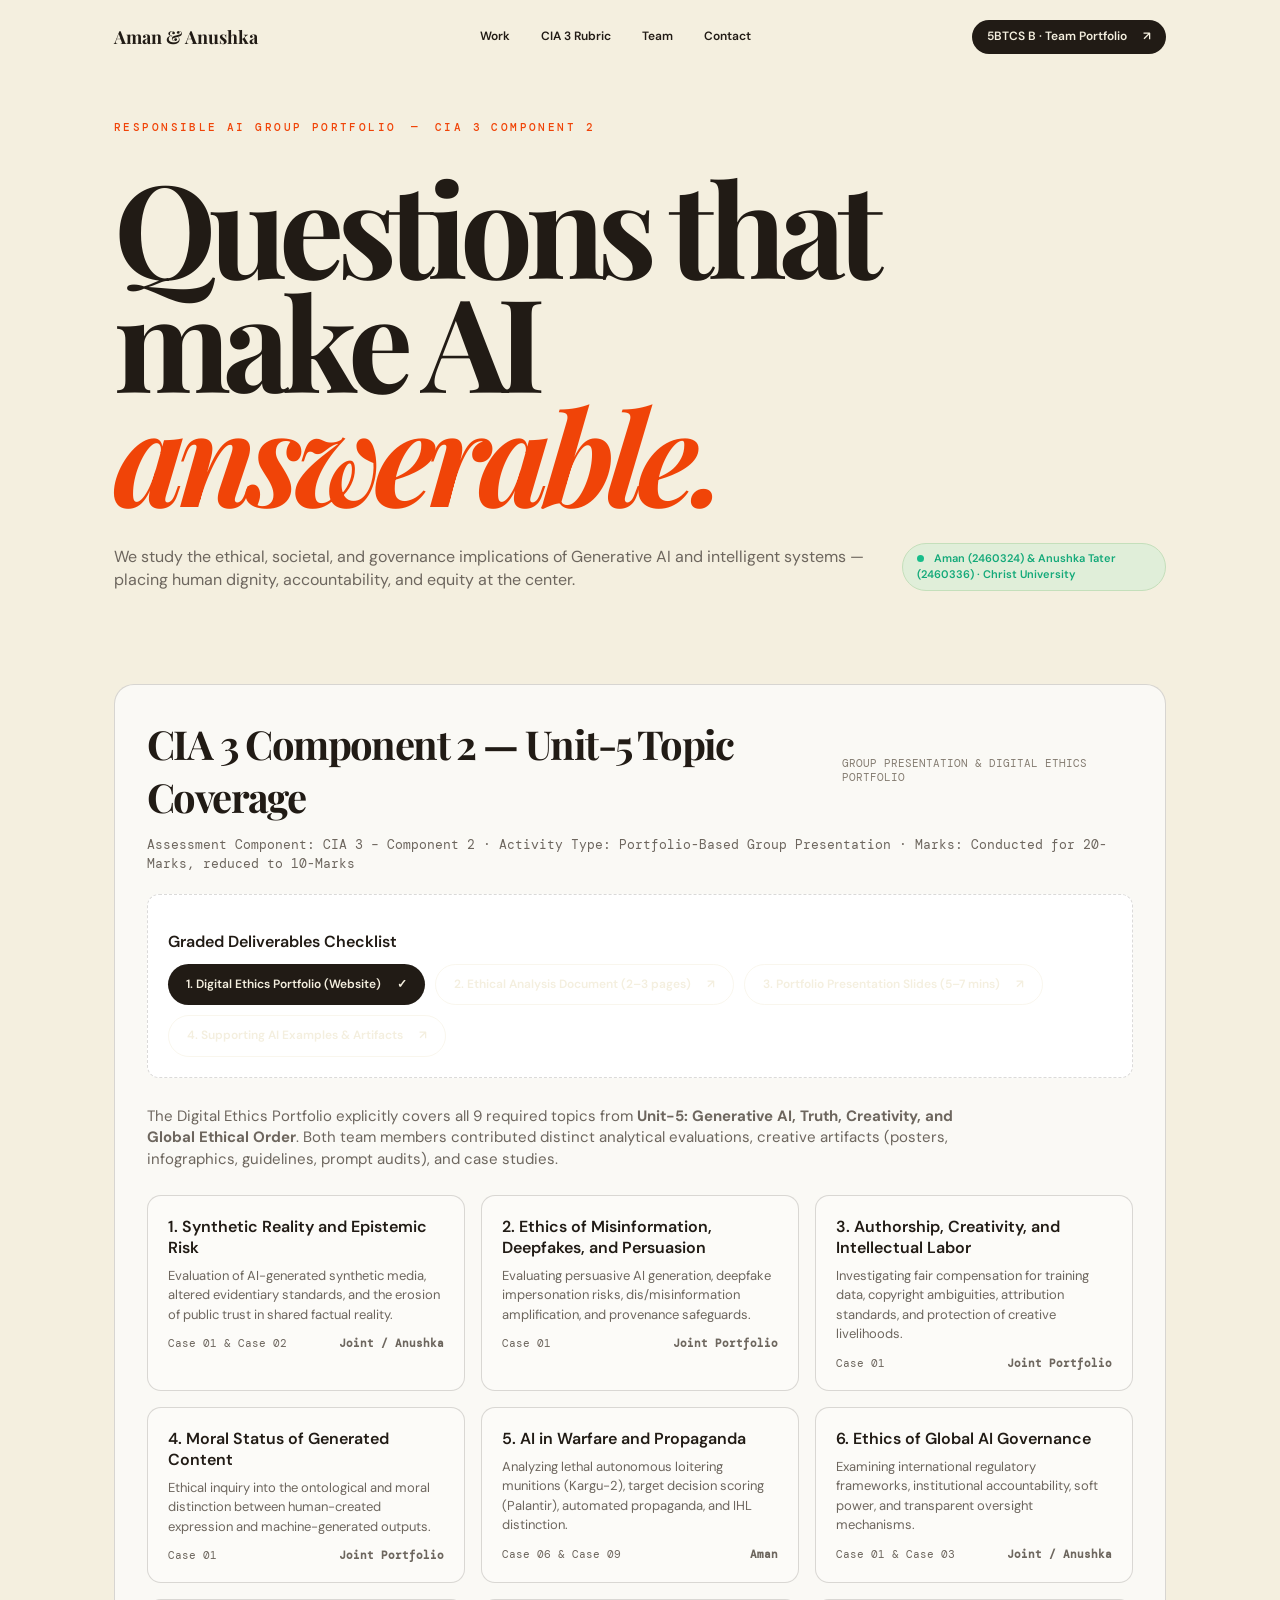
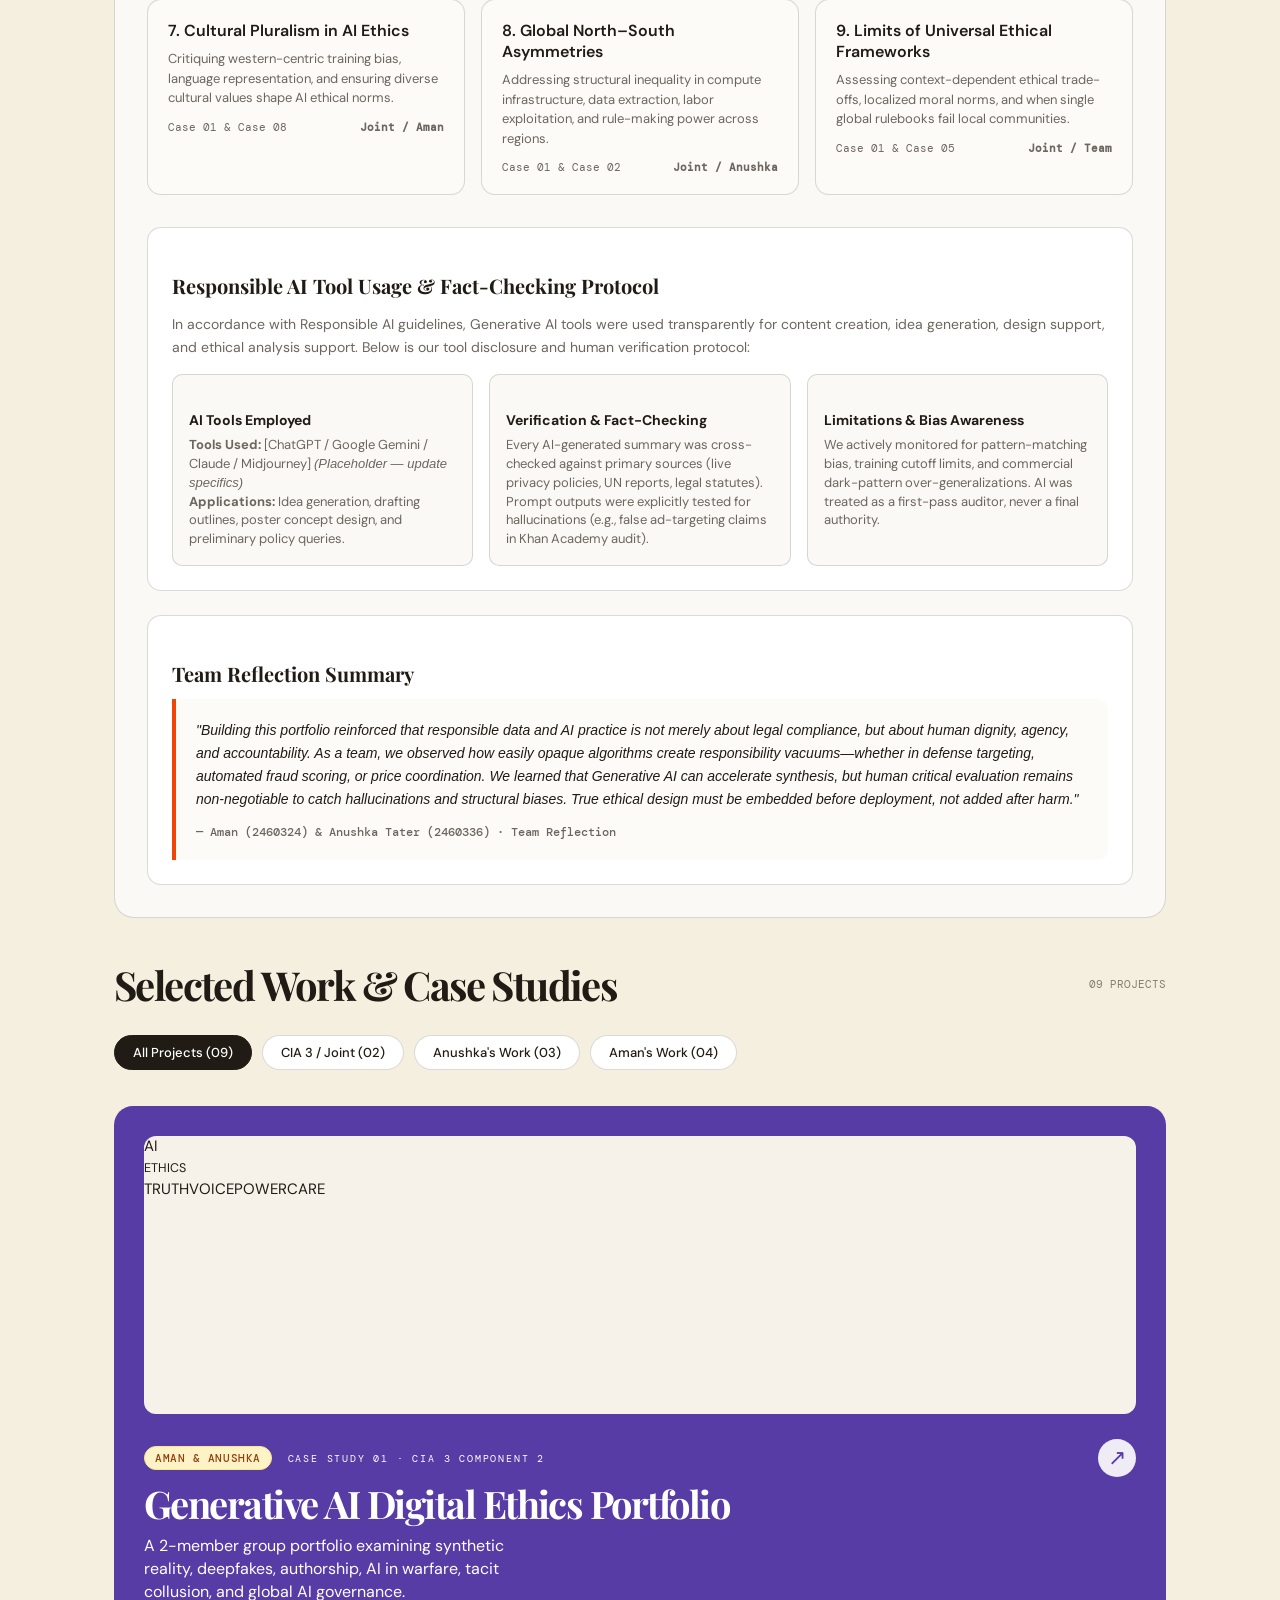
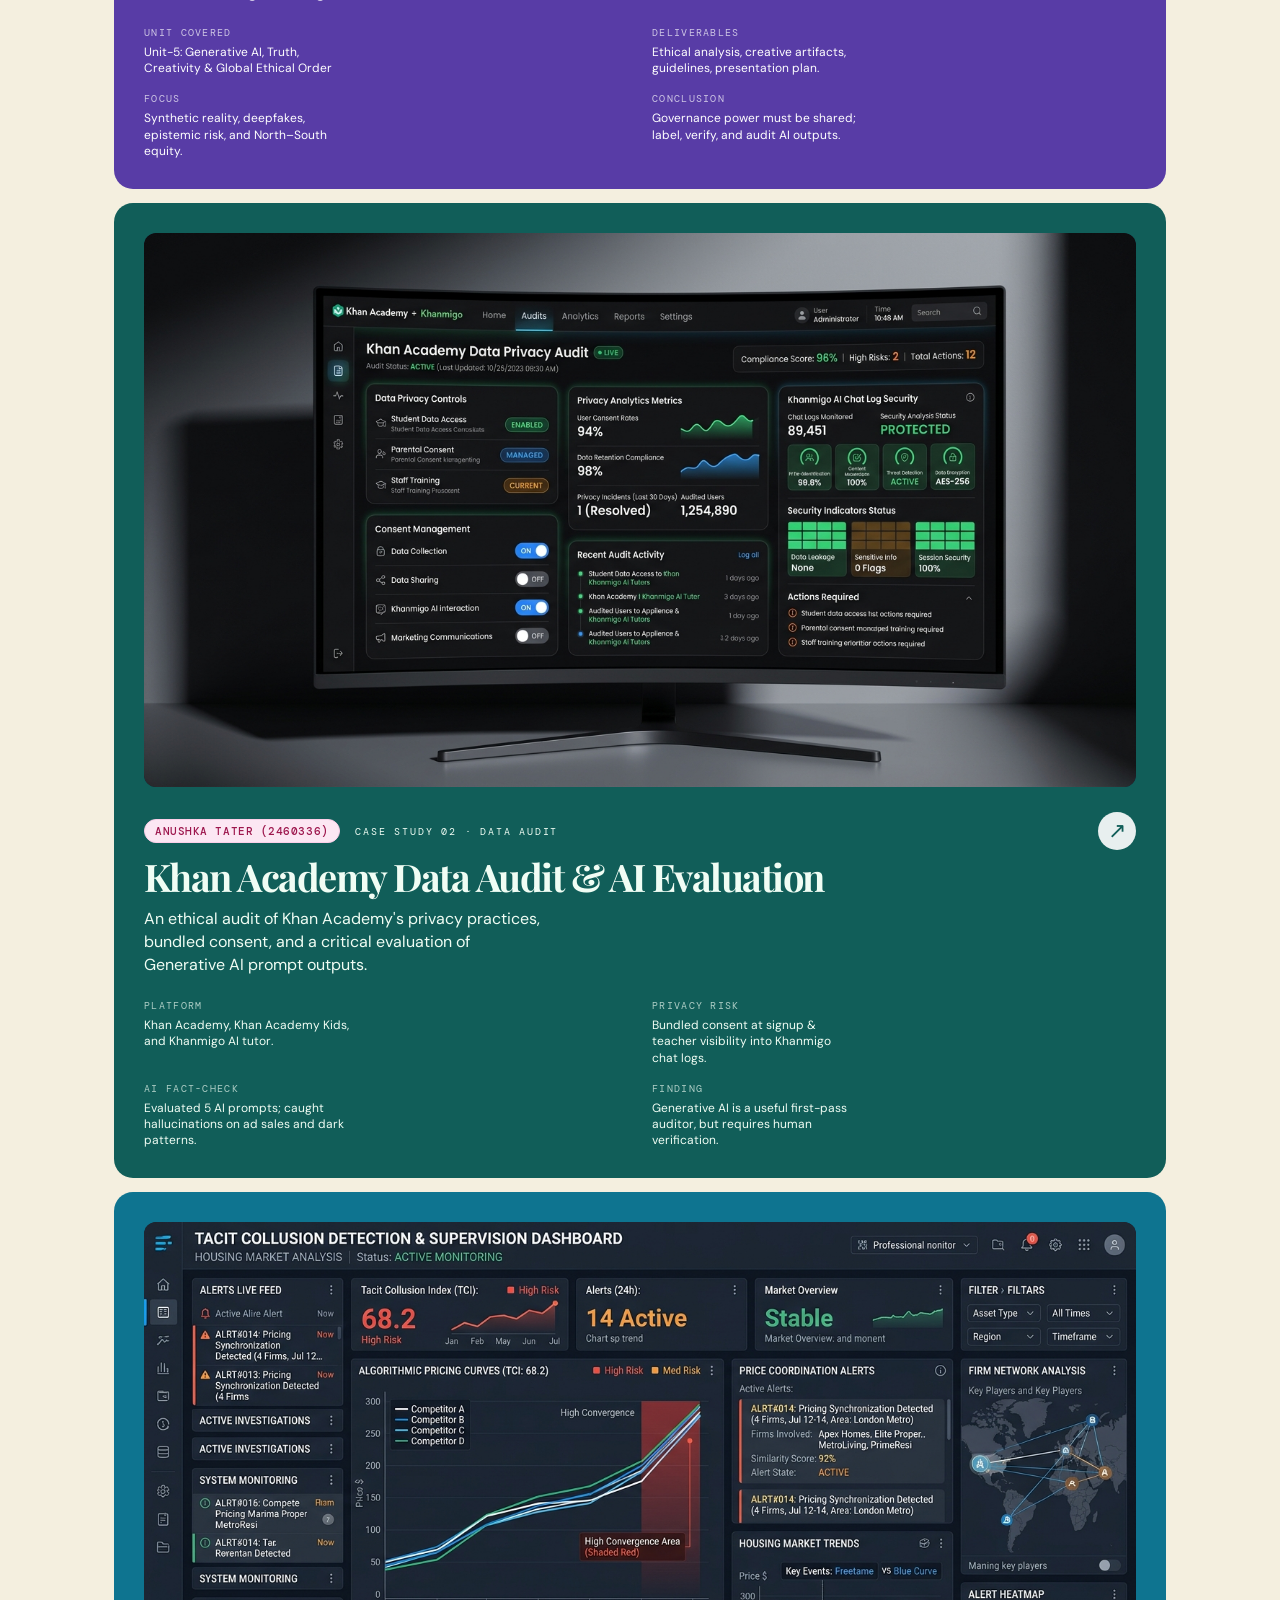
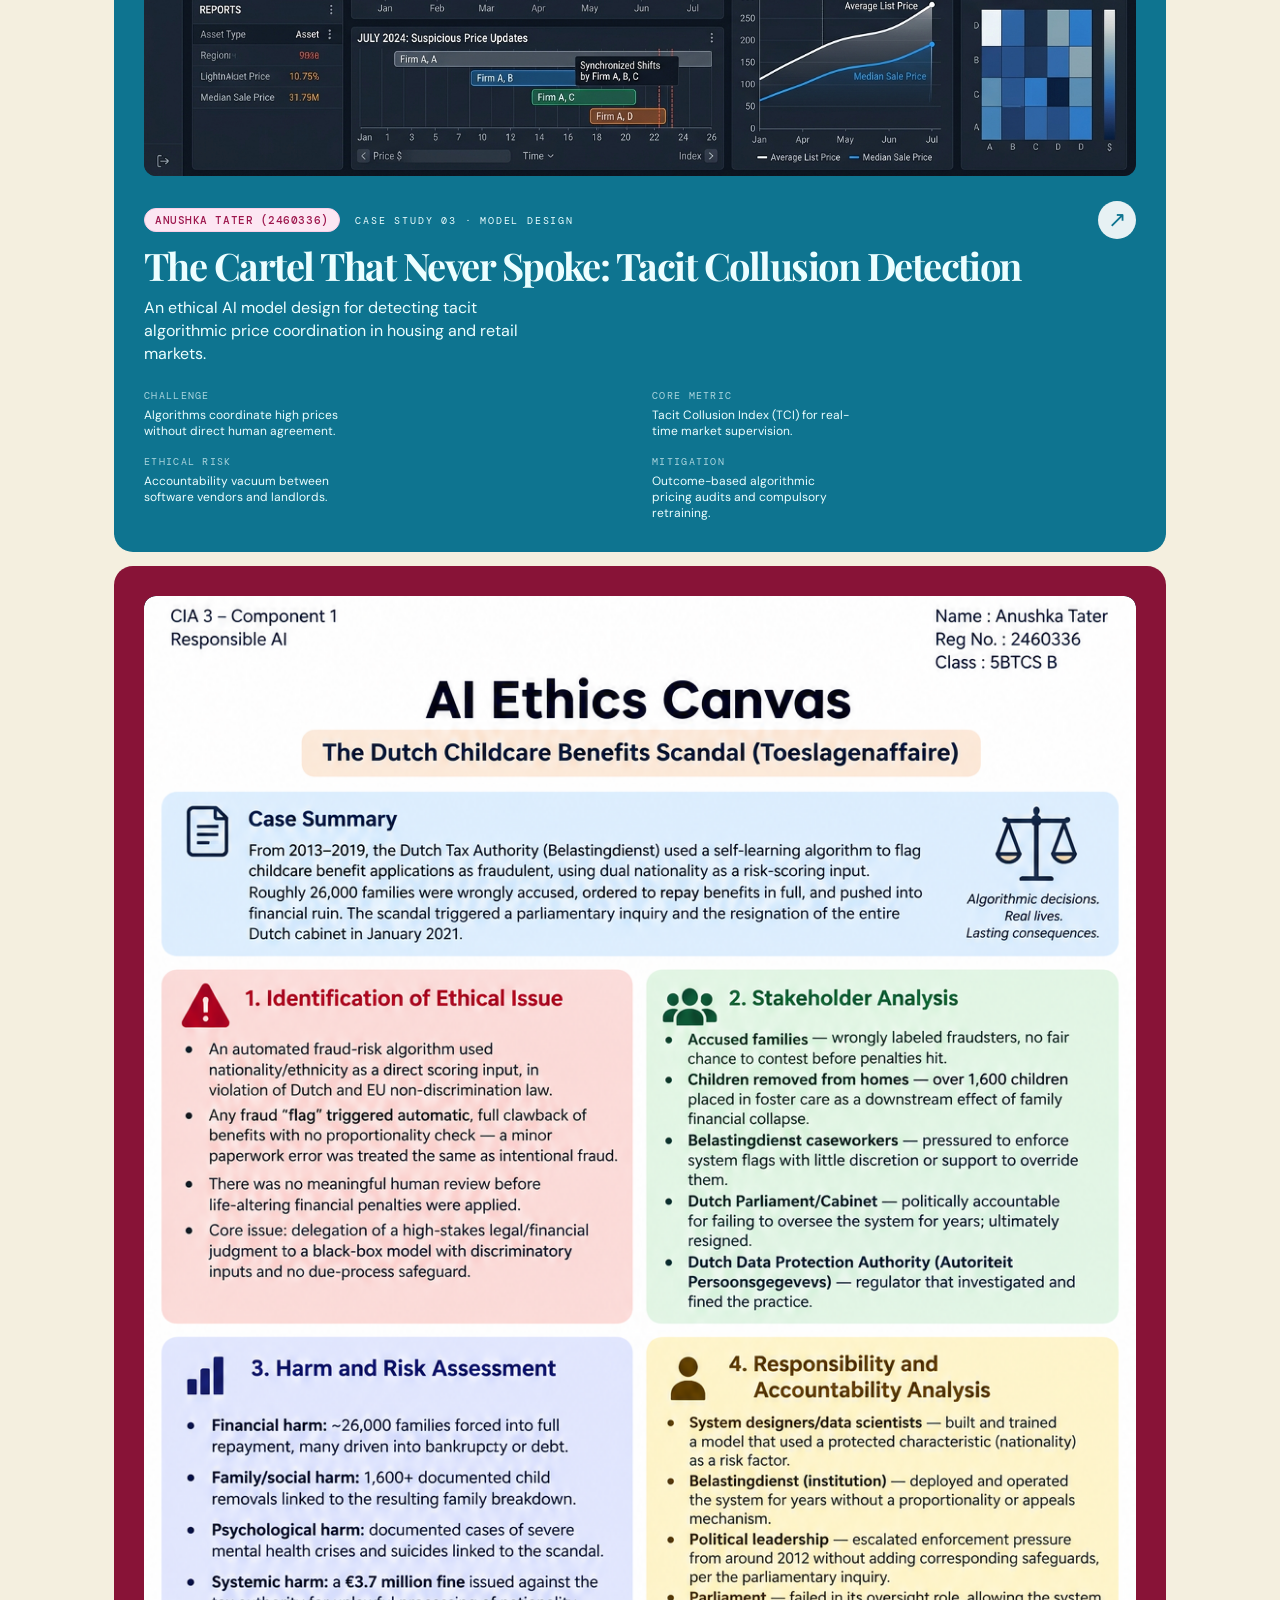
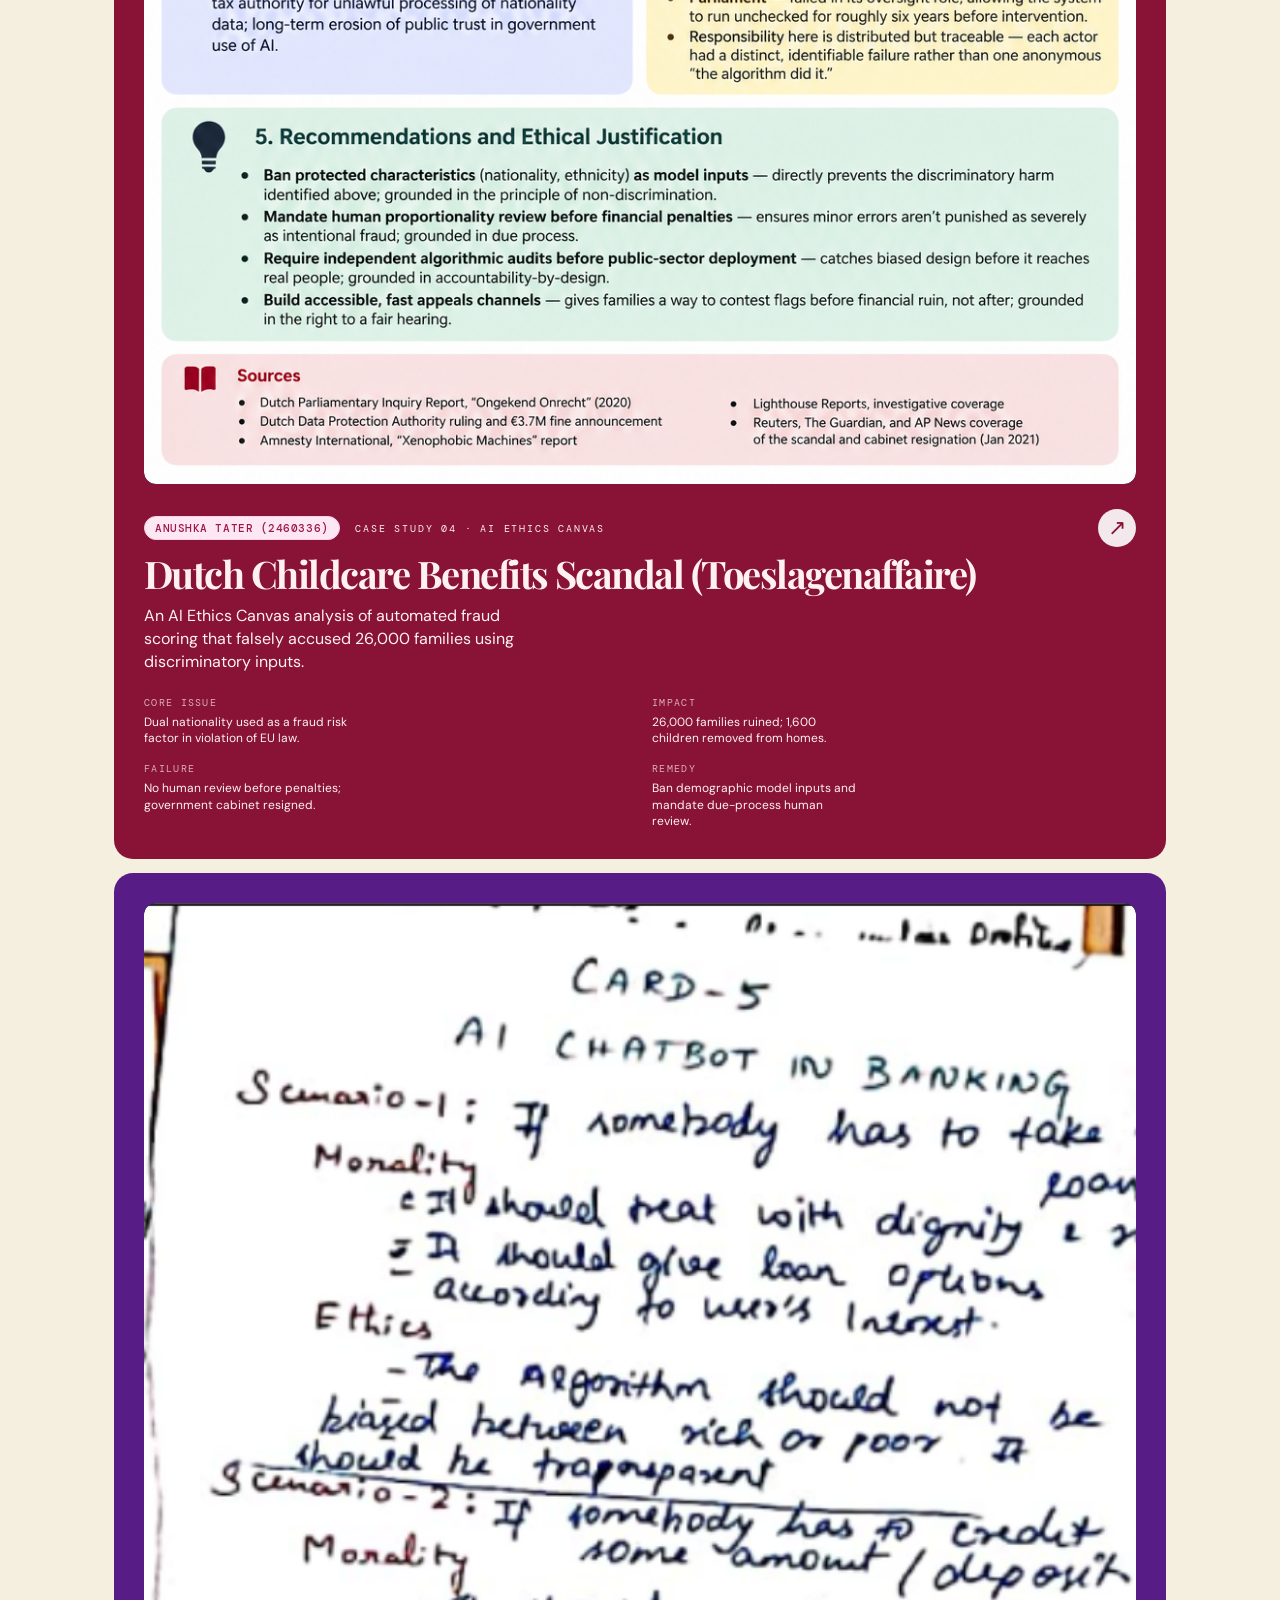
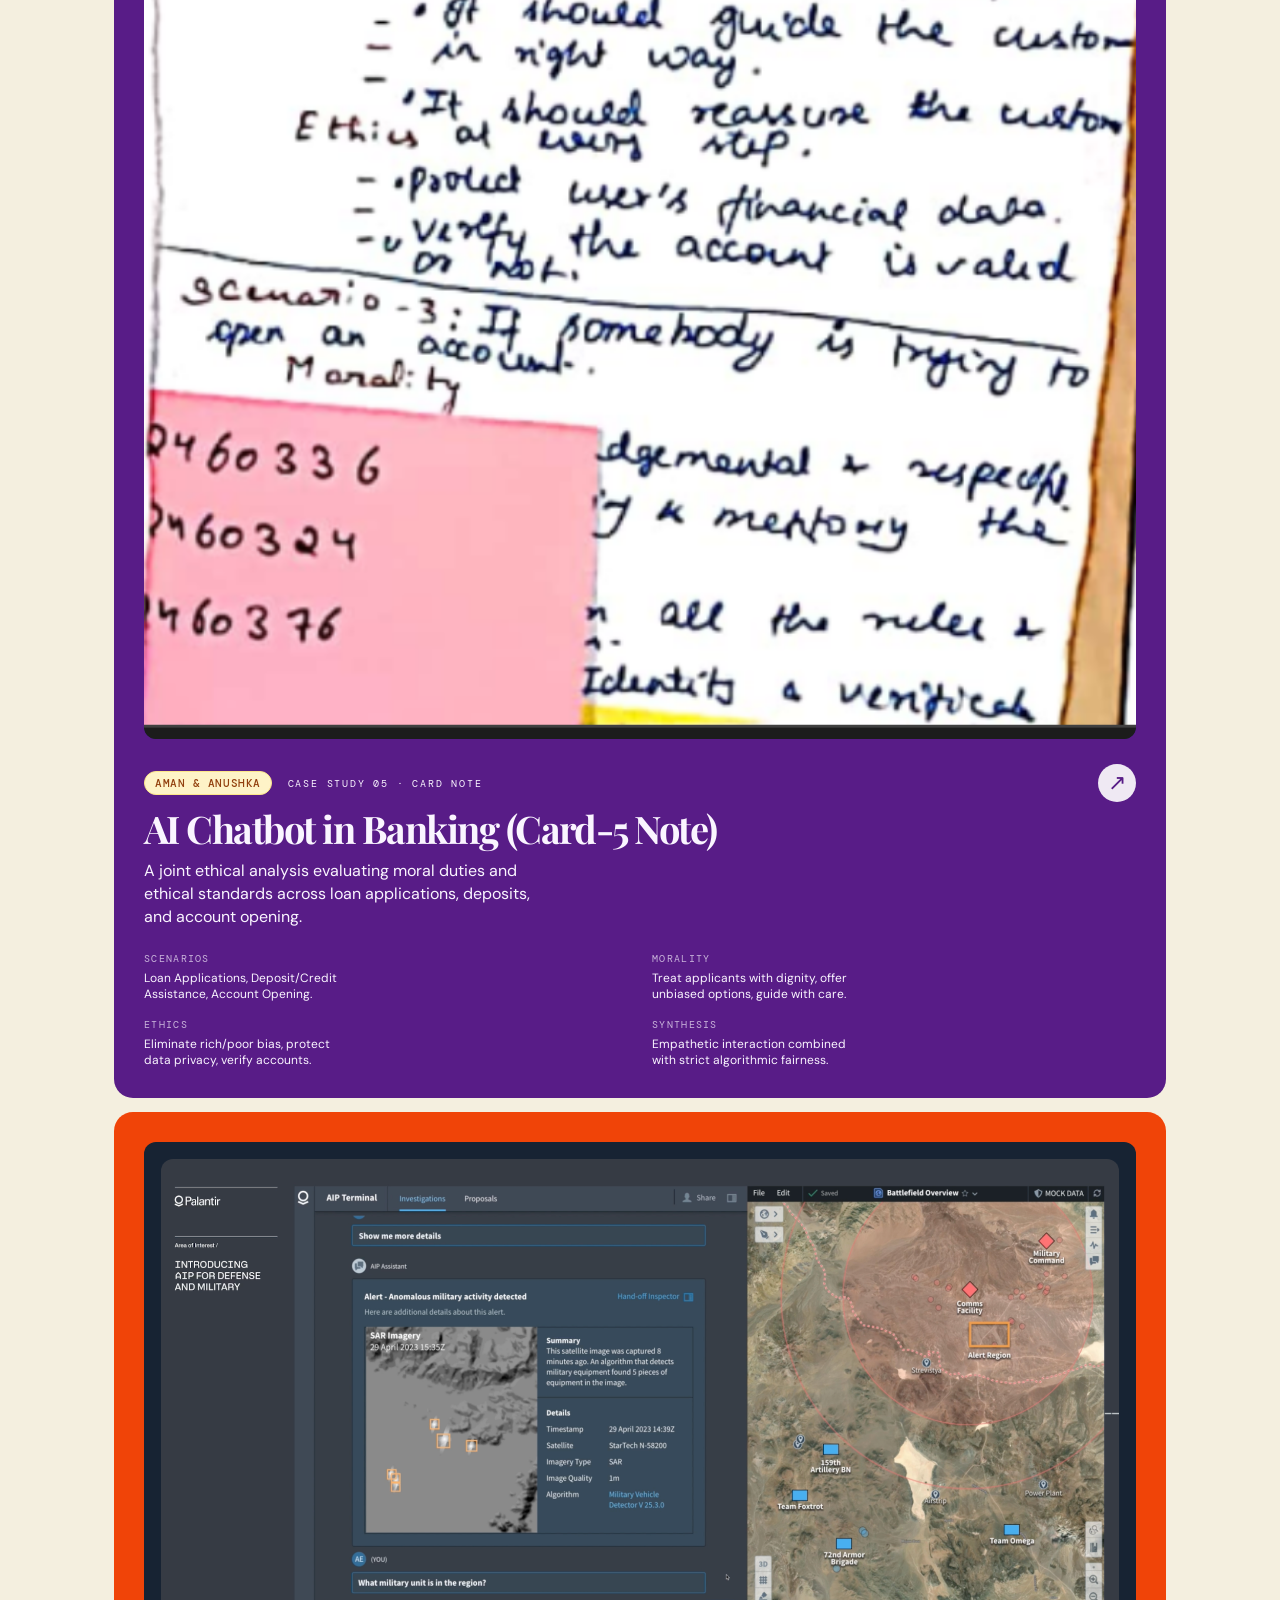
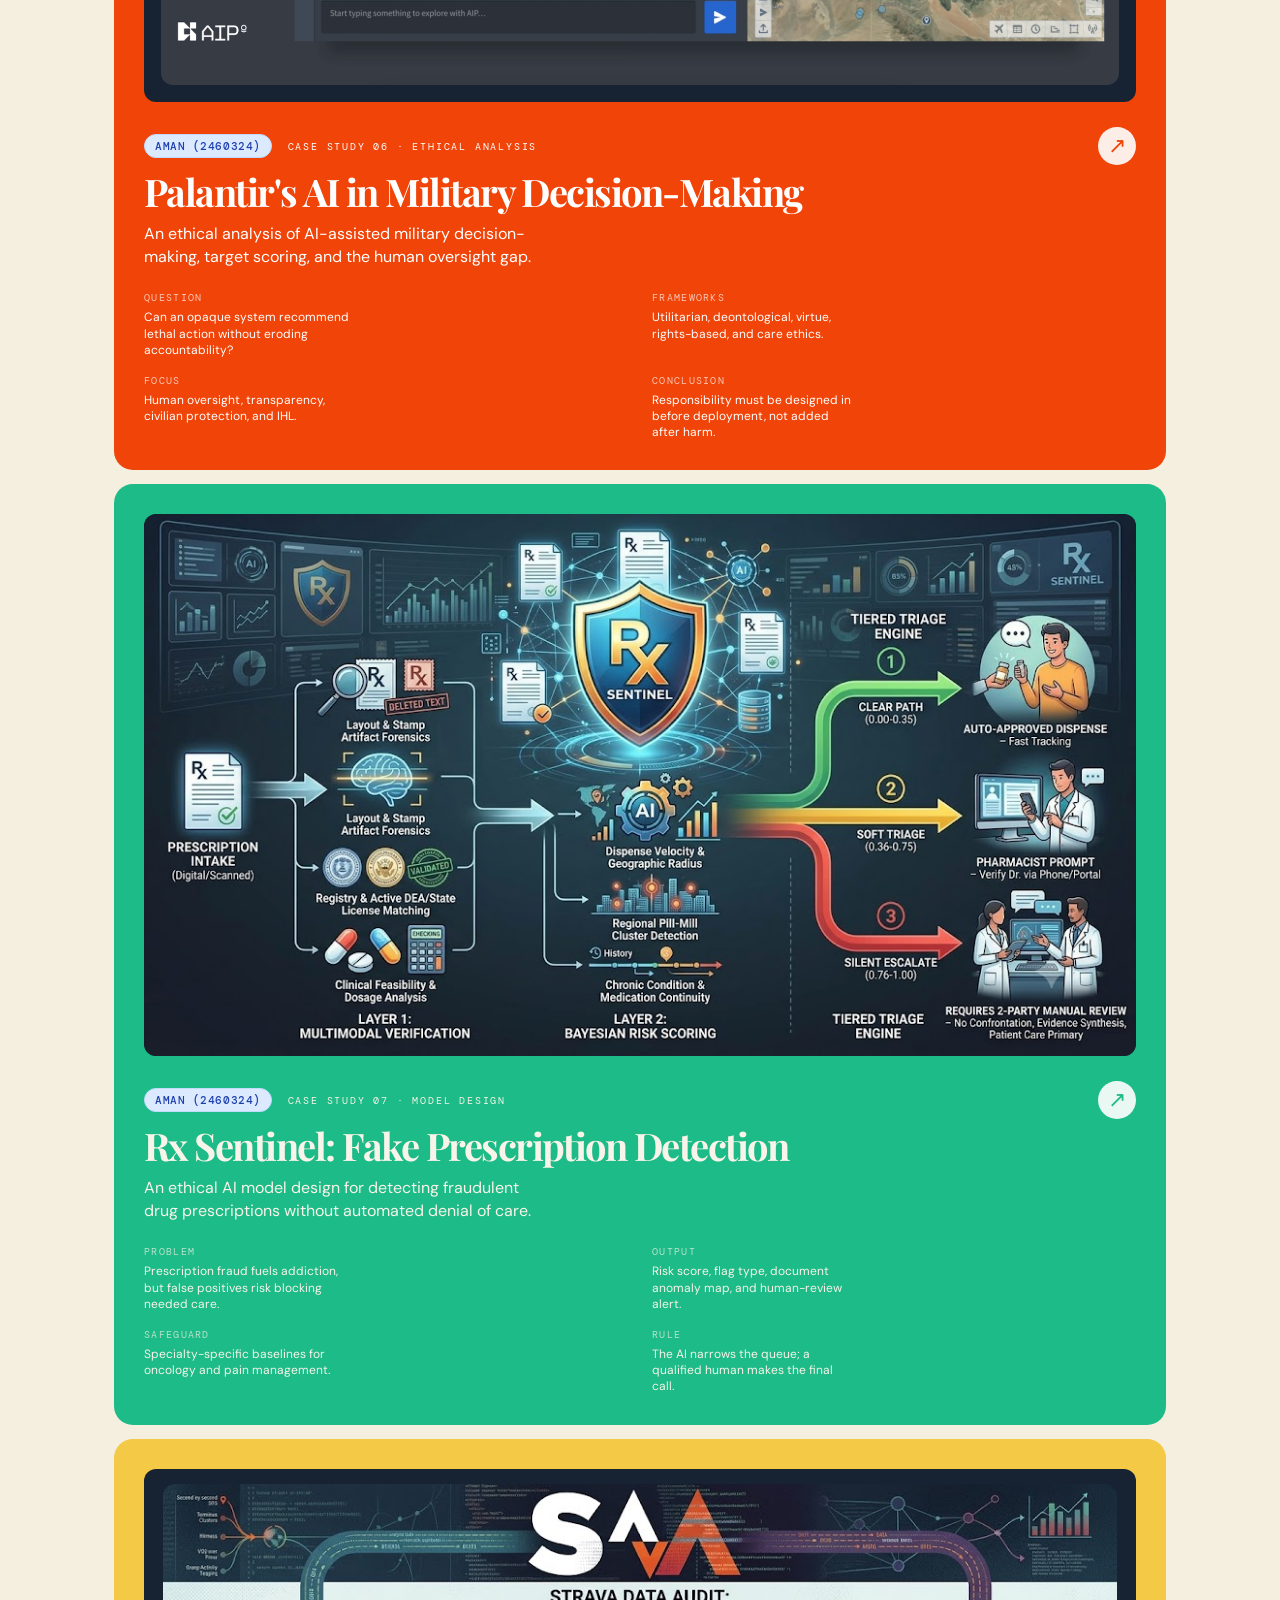
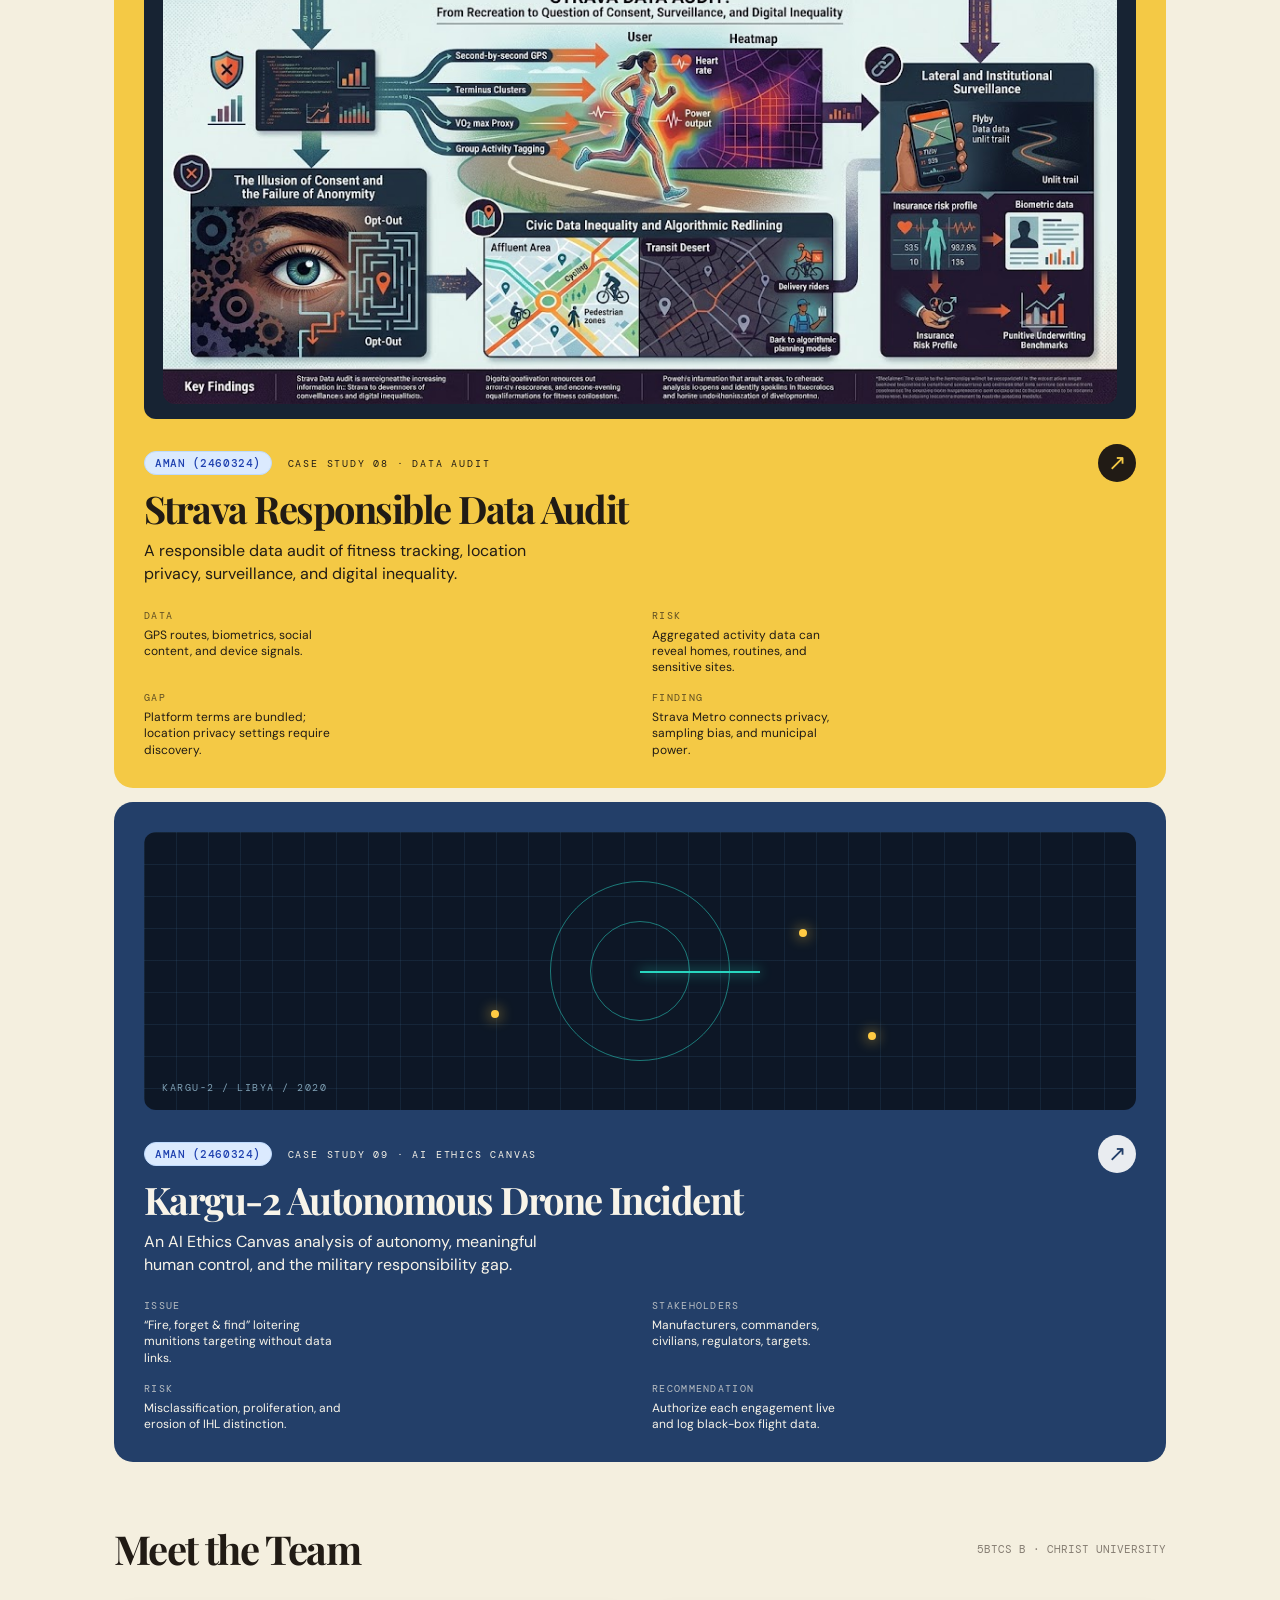
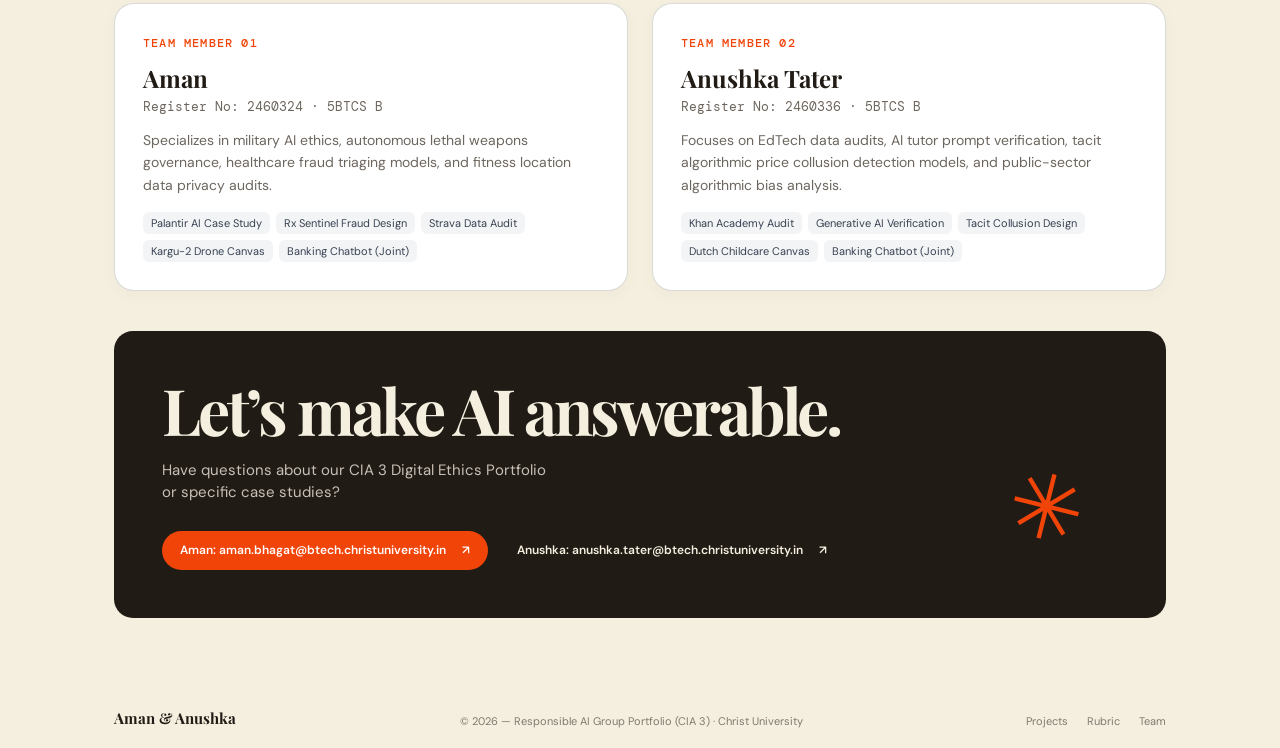
==== commit aed19aea: "Align index.html tightly with CIA 3 Component 2 official rubric" ====
--- a/index.html
+++ b/index.html
@@ -33,48 +33,128 @@
         </div>
       </section>
 
+      <!-- CIA 3 Component 2 Rubric & Deliverables Section -->
       <section id="rubric" class="rubric-section shell" data-reveal style="margin: 40px auto; padding: 32px; background: #faf9f5; border: 1px solid var(--line); border-radius: 20px;">
-        <div class="section-heading" style="margin-bottom: 20px;">
+        <div class="section-heading" style="margin-bottom: 12px;">
           <h2>CIA 3 Component 2 — Unit-5 Topic Coverage</h2>
           <span>Group Presentation & Digital Ethics Portfolio</span>
         </div>
-        <p style="color: var(--muted); font-size: 15px; max-width: 800px; margin-bottom: 24px;">
-          This portfolio addresses <strong>Unit-5: Generative AI, Truth, Creativity, and Global Ethical Order</strong>. Both team members have contributed distinct analytical evaluations, creative artifacts (posters, guidelines, prompt audits), and case studies across high-stakes AI domains.
+        <p class="marks-footnote" style="font-size: 13px; color: var(--muted); margin-bottom: 20px; font-family: 'DM Mono', monospace;">
+          Assessment Component: CIA 3 – Component 2 · Activity Type: Portfolio-Based Group Presentation · Marks: Conducted for 20-Marks, reduced to 10-Marks
         </p>
+
+        <!-- Graded Deliverables Block -->
+        <div class="deliverables-block" style="margin: 20px 0 28px; padding: 20px; background: #fff; border: 1px dashed var(--line); border-radius: 12px;">
+          <h3 style="font: 600 16px 'DM Sans', sans-serif; margin-bottom: 12px; color: var(--ink);">Graded Deliverables Checklist</h3>
+          <div style="display: flex; flex-wrap: wrap; gap: 10px;">
+            <a href="#top" class="pill pill-dark">1. Digital Ethics Portfolio (Website) <span aria-hidden="true">✓</span></a>
+            <!-- TODO: Update href with link to final Ethical Analysis PDF document if custom link desired -->
+            <a href="originals/pronto-ethical-analysis-report.pdf" class="pill pill-outline" target="_blank" rel="noopener">2. Ethical Analysis Document (2–3 pages) <span aria-hidden="true">↗</span></a>
+            <!-- TODO: Update href with link to final presentation slides deck if custom link desired -->
+            <a href="originals/pronto-case-study-deck.pdf" class="pill pill-outline" target="_blank" rel="noopener">3. Portfolio Presentation Slides (5–7 mins) <span aria-hidden="true">↗</span></a>
+            <a href="originals/" class="pill pill-outline" target="_blank" rel="noopener">4. Supporting AI Examples & Artifacts <span aria-hidden="true">↗</span></a>
+          </div>
+        </div>
+
+        <p style="color: var(--muted); font-size: 15px; max-width: 820px; margin-bottom: 24px;">
+          The Digital Ethics Portfolio explicitly covers all 9 required topics from <strong>Unit-5: Generative AI, Truth, Creativity, and Global Ethical Order</strong>. Both team members contributed distinct analytical evaluations, creative artifacts (posters, infographics, guidelines, prompt audits), and case studies.
+        </p>
+
+        <!-- Official Unit-5 Topic Coverage Matrix (Explicitly covering all 9 topics) -->
         <div class="topic-matrix">
           <div class="topic-card">
-            <h4>Synthetic Reality & Truth</h4>
-            <p>Evaluation of deepfakes, misinformation, and epistemic risk in AI-generated media and public discourse.</p>
+            <h4>1. Synthetic Reality and Epistemic Risk</h4>
+            <p>Evaluation of AI-generated synthetic media, altered evidentiary standards, and the erosion of public trust in shared factual reality.</p>
             <div class="topic-meta"><span>Case 01 & Case 02</span><b>Joint / Anushka</b></div>
           </div>
           <div class="topic-card">
-            <h4>Authorship & Creative Labor</h4>
-            <p>Analysis of copyright, fair training data compensation, and moral status of machine-generated content.</p>
+            <h4>2. Ethics of Misinformation, Deepfakes, and Persuasion</h4>
+            <p>Evaluating persuasive AI generation, deepfake impersonation risks, dis/misinformation amplification, and provenance safeguards.</p>
             <div class="topic-meta"><span>Case 01</span><b>Joint Portfolio</b></div>
           </div>
           <div class="topic-card">
-            <h4>AI in Warfare & Propaganda</h4>
-            <p>Ethical inquiry into autonomous lethal weapons (Kargu-2), target scoring (Palantir), and IHL compliance.</p>
+            <h4>3. Authorship, Creativity, and Intellectual Labor</h4>
+            <p>Investigating fair compensation for training data, copyright ambiguities, attribution standards, and protection of creative livelihoods.</p>
+            <div class="topic-meta"><span>Case 01</span><b>Joint Portfolio</b></div>
+          </div>
+          <div class="topic-card">
+            <h4>4. Moral Status of Generated Content</h4>
+            <p>Ethical inquiry into the ontological and moral distinction between human-created expression and machine-generated outputs.</p>
+            <div class="topic-meta"><span>Case 01</span><b>Joint Portfolio</b></div>
+          </div>
+          <div class="topic-card">
+            <h4>5. AI in Warfare and Propaganda</h4>
+            <p>Analyzing lethal autonomous loitering munitions (Kargu-2), target decision scoring (Palantir), automated propaganda, and IHL distinction.</p>
             <div class="topic-meta"><span>Case 06 & Case 09</span><b>Aman</b></div>
           </div>
           <div class="topic-card">
-            <h4>Tacit Collusion & Market Governance</h4>
-            <p>Ethical AI model design for detecting algorithmic price coordination without human agreement.</p>
-            <div class="topic-meta"><span>Case 03</span><b>Anushka</b></div>
-          </div>
-          <div class="topic-card">
-            <h4>AI Tutor Audit & Generative AI Evaluation</h4>
-            <p>Khanmigo chat visibility audit, child privacy, and prompt verification against Generative AI hallucinations.</p>
-            <div class="topic-meta"><span>Case 02</span><b>Anushka</b></div>
-          </div>
-          <div class="topic-card">
-            <h4>Global Governance & Equity</h4>
-            <p>Addressing Global North–South asymmetries, digital divide, and limits of universal ethical frameworks.</p>
+            <h4>6. Ethics of Global AI Governance</h4>
+            <p>Examining international regulatory frameworks, institutional accountability, soft power, and transparent oversight mechanisms.</p>
+            <div class="topic-meta"><span>Case 01 & Case 03</span><b>Joint / Anushka</b></div>
+          </div>
+          <div class="topic-card">
+            <h4>7. Cultural Pluralism in AI Ethics</h4>
+            <p>Critiquing western-centric training bias, language representation, and ensuring diverse cultural values shape AI ethical norms.</p>
             <div class="topic-meta"><span>Case 01 & Case 08</span><b>Joint / Aman</b></div>
           </div>
+          <div class="topic-card">
+            <h4>8. Global North–South Asymmetries</h4>
+            <p>Addressing structural inequality in compute infrastructure, data extraction, labor exploitation, and rule-making power across regions.</p>
+            <div class="topic-meta"><span>Case 01 & Case 02</span><b>Joint / Anushka</b></div>
+          </div>
+          <div class="topic-card">
+            <h4>9. Limits of Universal Ethical Frameworks</h4>
+            <p>Assessing context-dependent ethical trade-offs, localized moral norms, and when single global rulebooks fail local communities.</p>
+            <div class="topic-meta"><span>Case 01 & Case 05</span><b>Joint / Team</b></div>
+          </div>
+        </div>
+
+        <!-- Responsible AI Tool Usage Block -->
+        <div class="rubric-block" style="margin-top: 32px; padding: 24px; background: #fff; border: 1px solid var(--line); border-radius: 14px;">
+          <h3 style="font: 700 20px 'Playfair Display', serif; margin-bottom: 12px;">Responsible AI Tool Usage & Fact-Checking Protocol</h3>
+          <p style="font-size: 14px; color: var(--muted); line-height: 1.6; margin-bottom: 16px;">
+            In accordance with Responsible AI guidelines, Generative AI tools were used transparently for content creation, idea generation, design support, and ethical analysis support. Below is our tool disclosure and human verification protocol:
+          </p>
+          <div style="display: grid; grid-template-columns: repeat(auto-fit, minmax(260px, 1fr)); gap: 16px;">
+            <div style="background: #faf9f5; padding: 16px; border-radius: 10px; border: 1px solid var(--line);">
+              <h4 style="font-size: 14px; margin-bottom: 6px; color: var(--ink);">AI Tools Employed</h4>
+              <!-- TODO: Placeholder — update with your exact AI tools and access dates -->
+              <p style="font-size: 13px; color: var(--muted); margin: 0;">
+                <strong>Tools Used:</strong> [ChatGPT / Google Gemini / Claude / Midjourney] <em>(Placeholder — update specifics)</em><br />
+                <strong>Applications:</strong> Idea generation, drafting outlines, poster concept design, and preliminary policy queries.
+              </p>
+            </div>
+            <div style="background: #faf9f5; padding: 16px; border-radius: 10px; border: 1px solid var(--line);">
+              <h4 style="font-size: 14px; margin-bottom: 6px; color: var(--ink);">Verification & Fact-Checking</h4>
+              <!-- TODO: Customize verification notes if desired -->
+              <p style="font-size: 13px; color: var(--muted); margin: 0;">
+                Every AI-generated summary was cross-checked against primary sources (live privacy policies, UN reports, legal statutes). Prompt outputs were explicitly tested for hallucinations (e.g., false ad-targeting claims in Khan Academy audit).
+              </p>
+            </div>
+            <div style="background: #faf9f5; padding: 16px; border-radius: 10px; border: 1px solid var(--line);">
+              <h4 style="font-size: 14px; margin-bottom: 6px; color: var(--ink);">Limitations & Bias Awareness</h4>
+              <!-- TODO: Customize limitations notes if desired -->
+              <p style="font-size: 13px; color: var(--muted); margin: 0;">
+                We actively monitored for pattern-matching bias, training cutoff limits, and commercial dark-pattern over-generalizations. AI was treated as a first-pass auditor, never a final authority.
+              </p>
+            </div>
+          </div>
+        </div>
+
+        <!-- Team Reflection Summary Block -->
+        <div class="rubric-block" style="margin-top: 24px; padding: 24px; background: #fff; border: 1px solid var(--line); border-radius: 14px;">
+          <h3 style="font: 700 20px 'Playfair Display', serif; margin-bottom: 12px;">Team Reflection Summary</h3>
+          <div style="background: #fdfbf7; padding: 20px; border-left: 4px solid var(--orange); border-radius: 0 10px 10px 0;">
+            <!-- TODO: Placeholder — customize team reflection as desired -->
+            <p style="font-size: 14px; line-height: 1.65; color: var(--ink); margin: 0;">
+              <em>"Building this portfolio reinforced that responsible data and AI practice is not merely about legal compliance, but about human dignity, agency, and accountability. As a team, we observed how easily opaque algorithms create responsibility vacuums—whether in defense targeting, automated fraud scoring, or price coordination. We learned that Generative AI can accelerate synthesis, but human critical evaluation remains non-negotiable to catch hallucinations and structural biases. True ethical design must be embedded before deployment, not added after harm."</em>
+            </p>
+            <div style="margin-top: 12px; font: 500 12px 'DM Mono', monospace; color: var(--muted);">— Aman (2460324) & Anushka Tater (2460336) · Team Reflection</div>
+          </div>
         </div>
       </section>
 
+      <!-- Selected Work & Case Studies Section -->
       <section id="work" class="work-section shell" aria-labelledby="work-title">
         <div class="section-heading" data-reveal>
           <h2 id="work-title">Selected Work & Case Studies</h2>
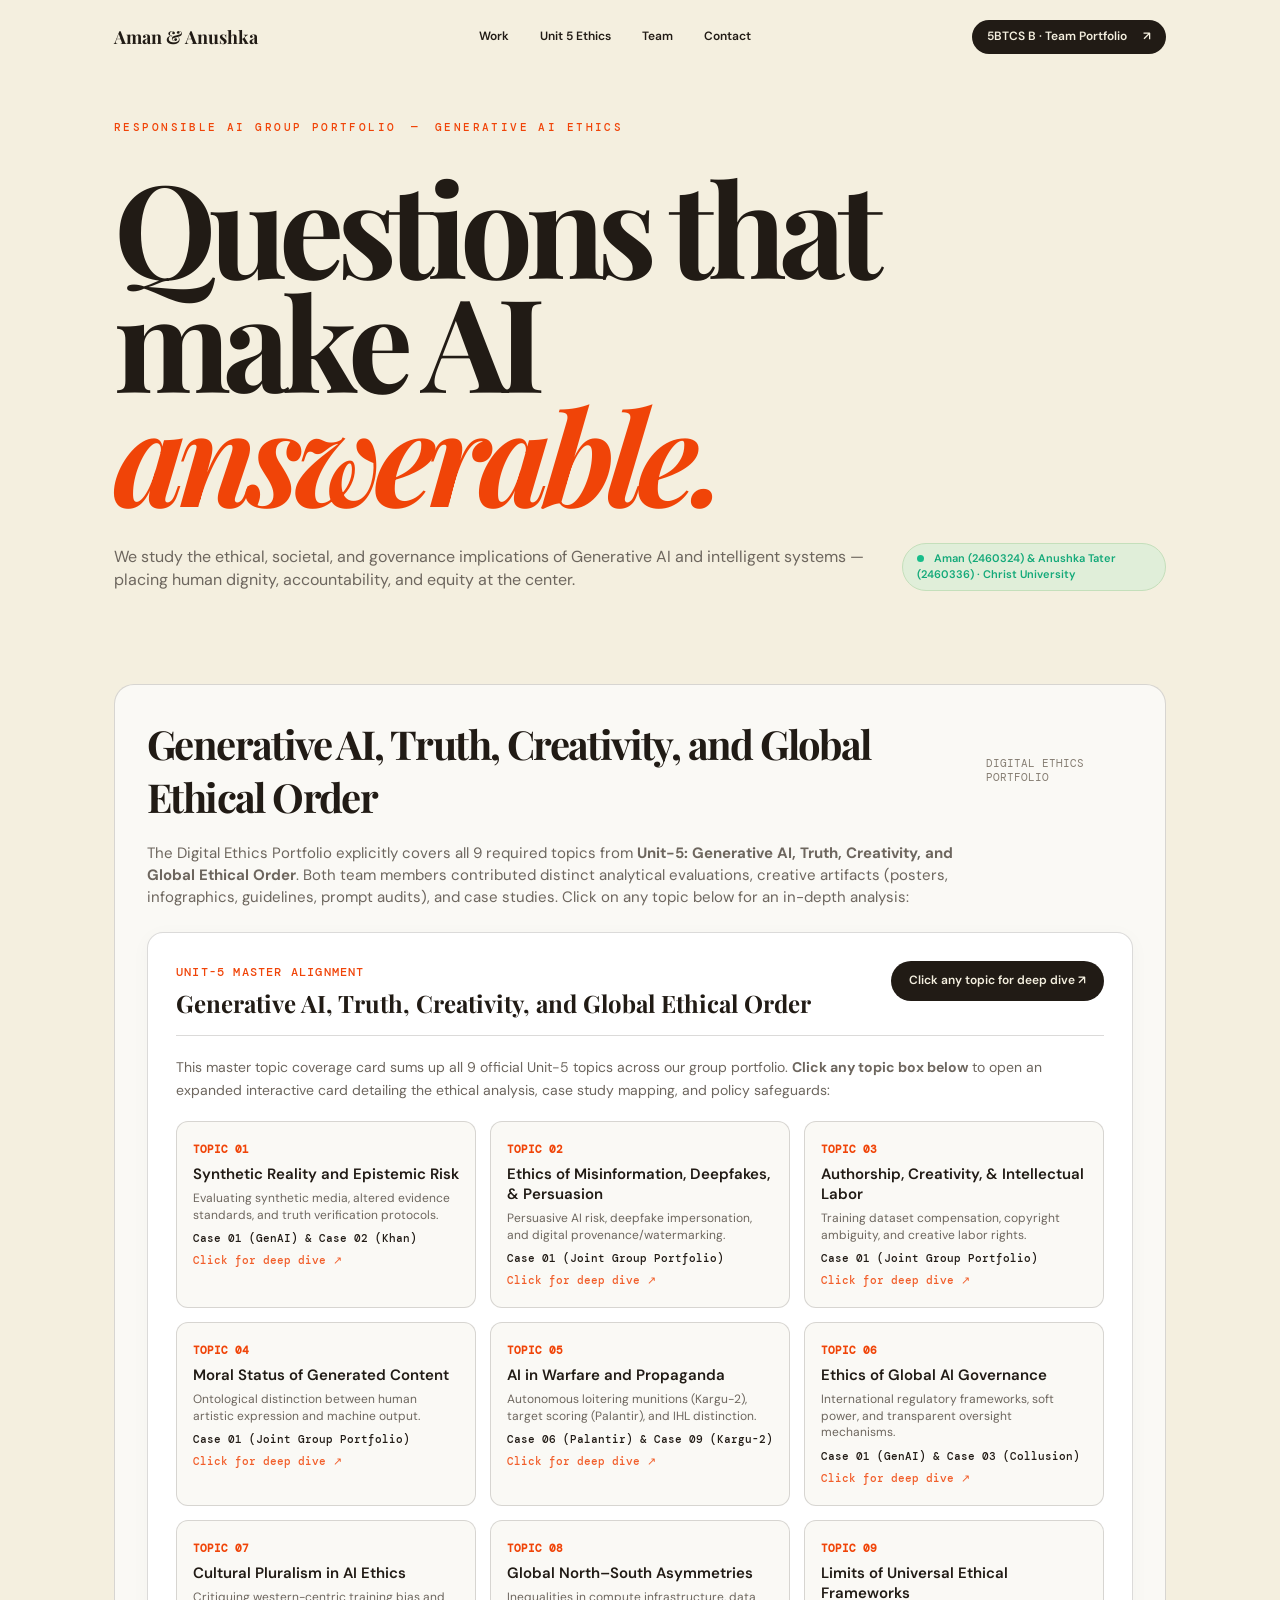
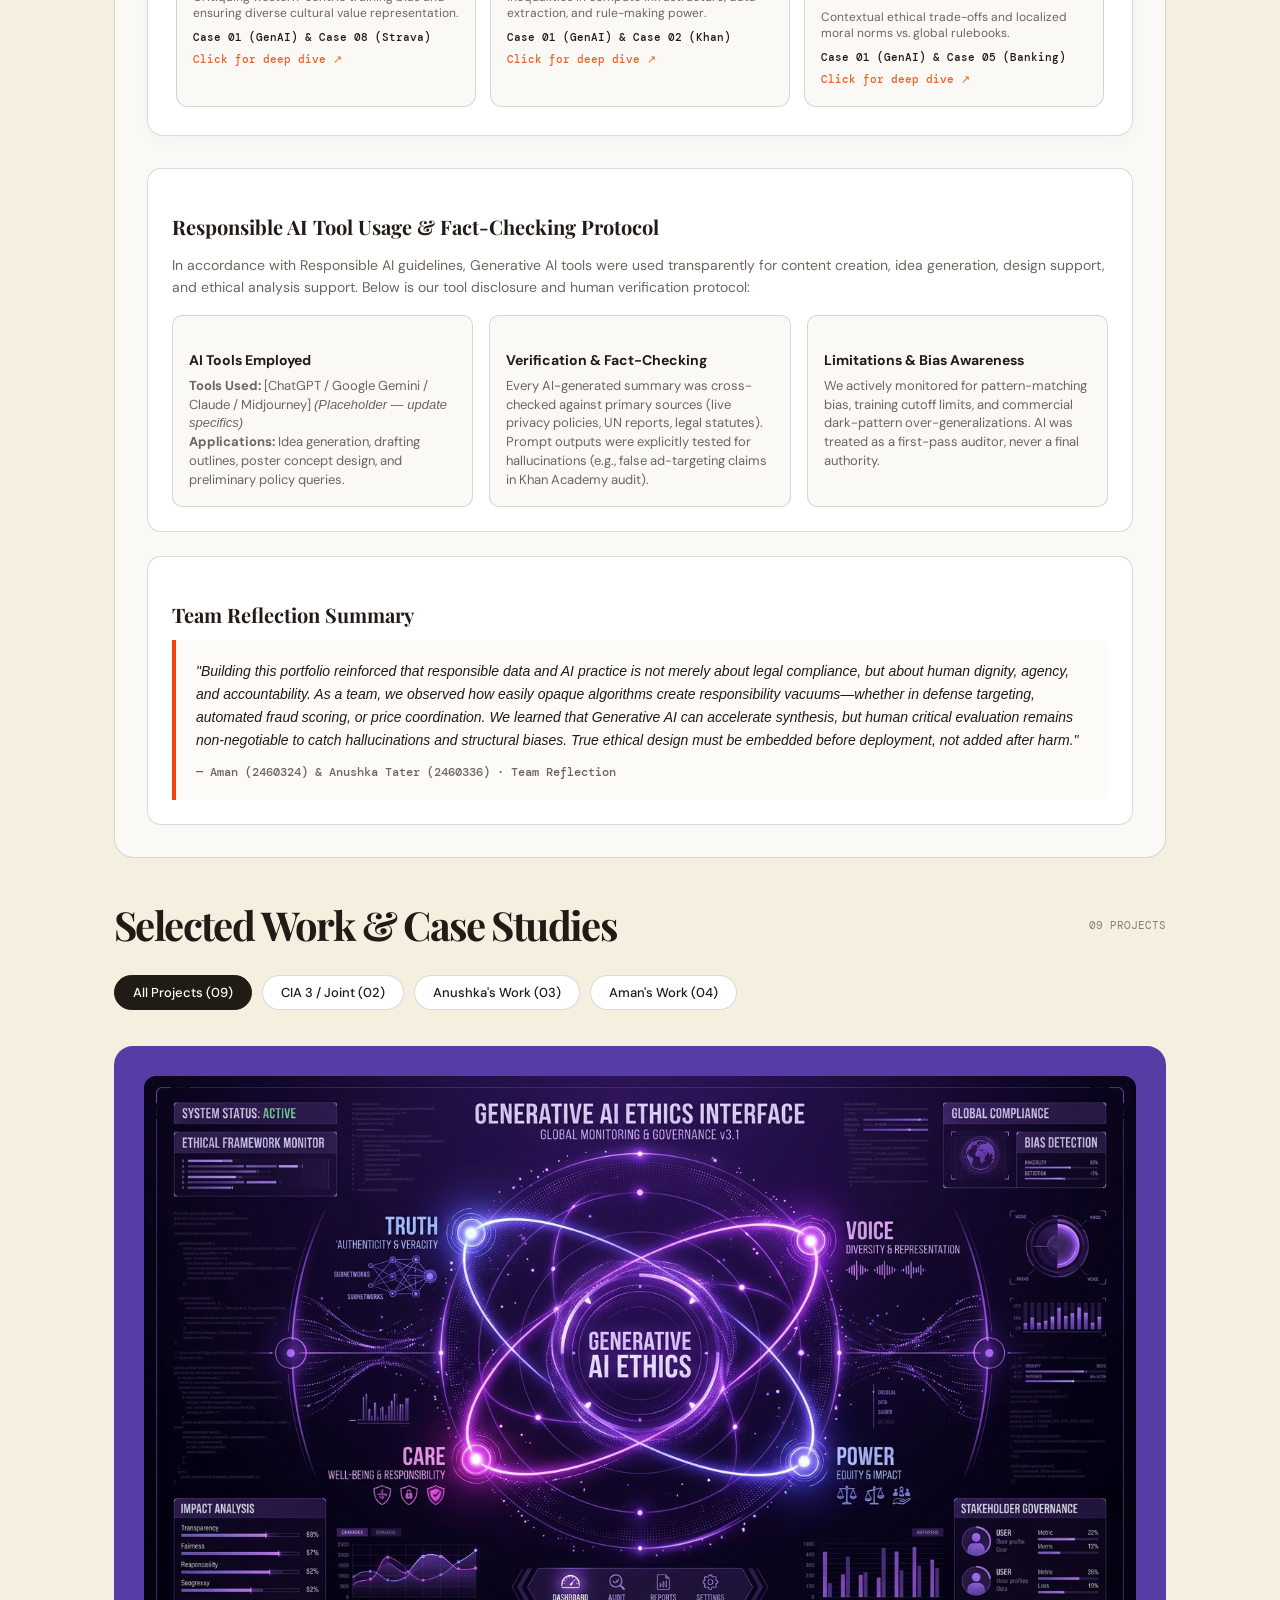
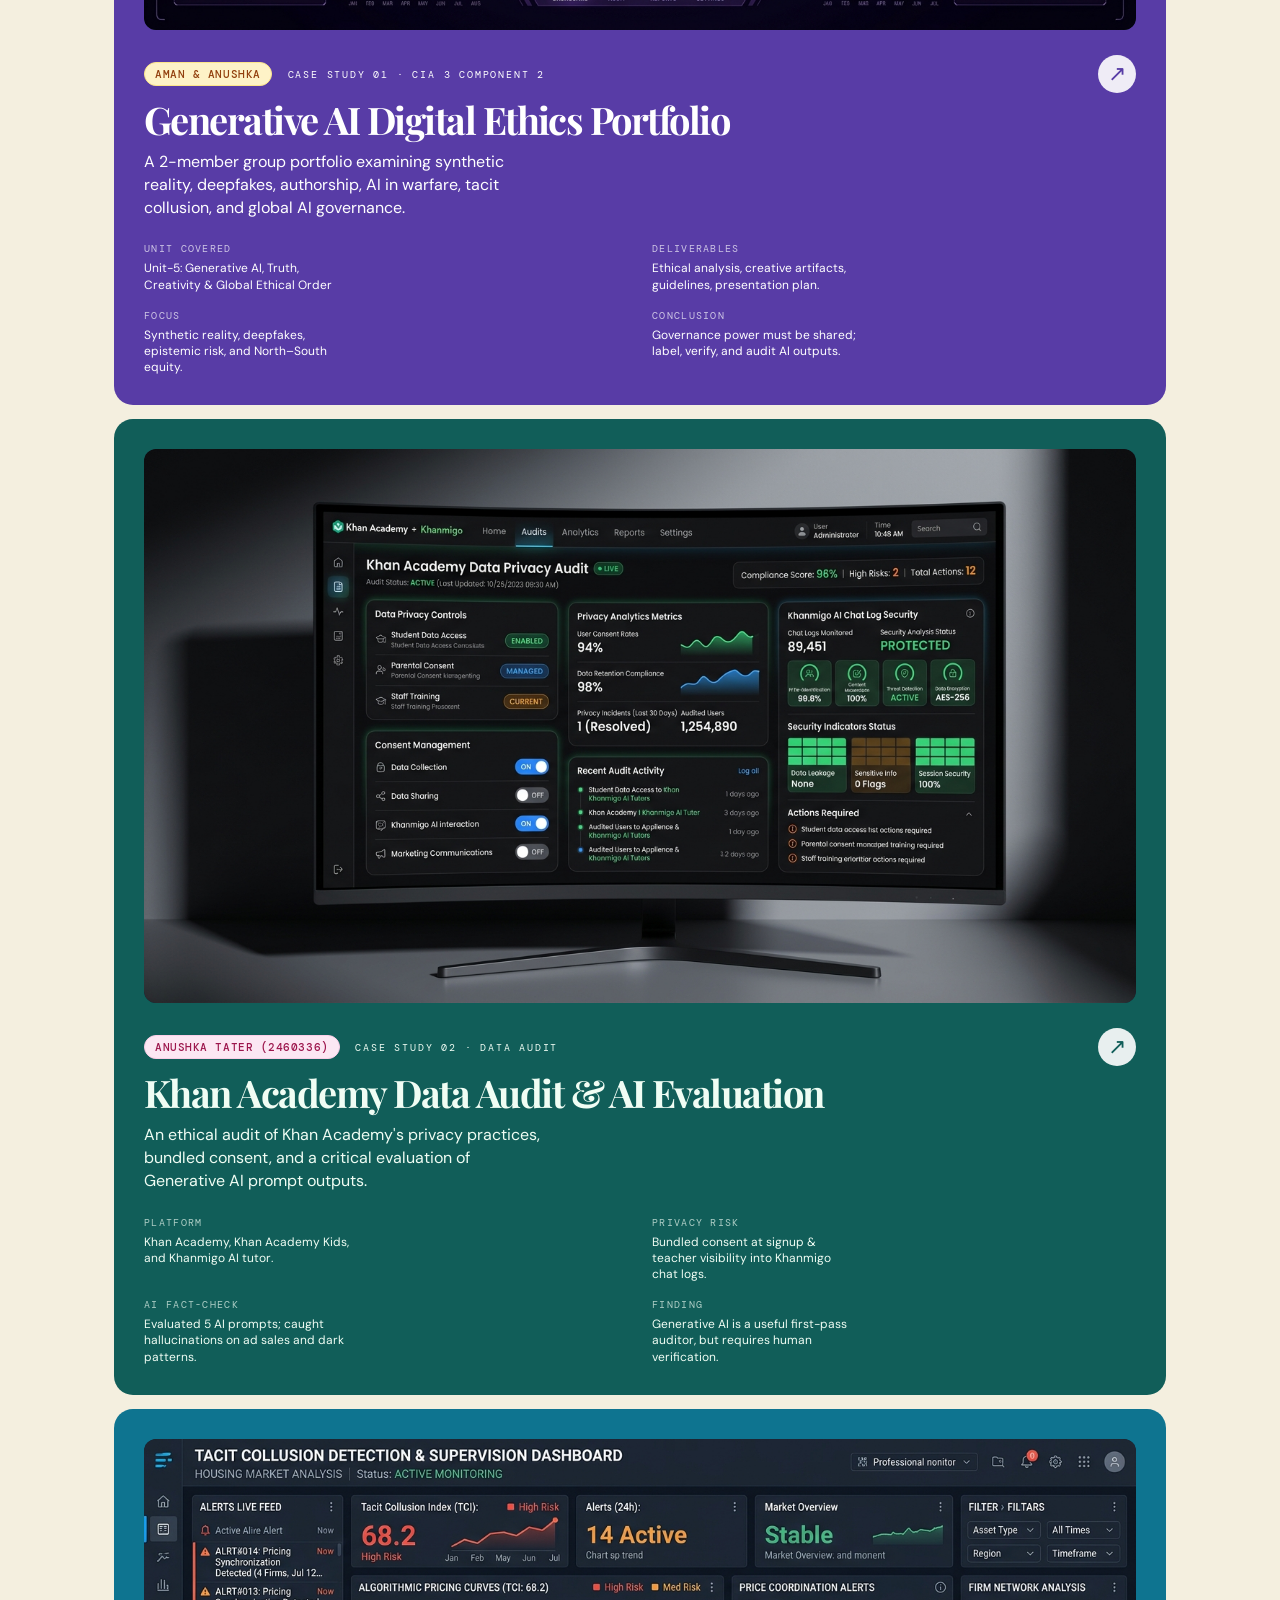
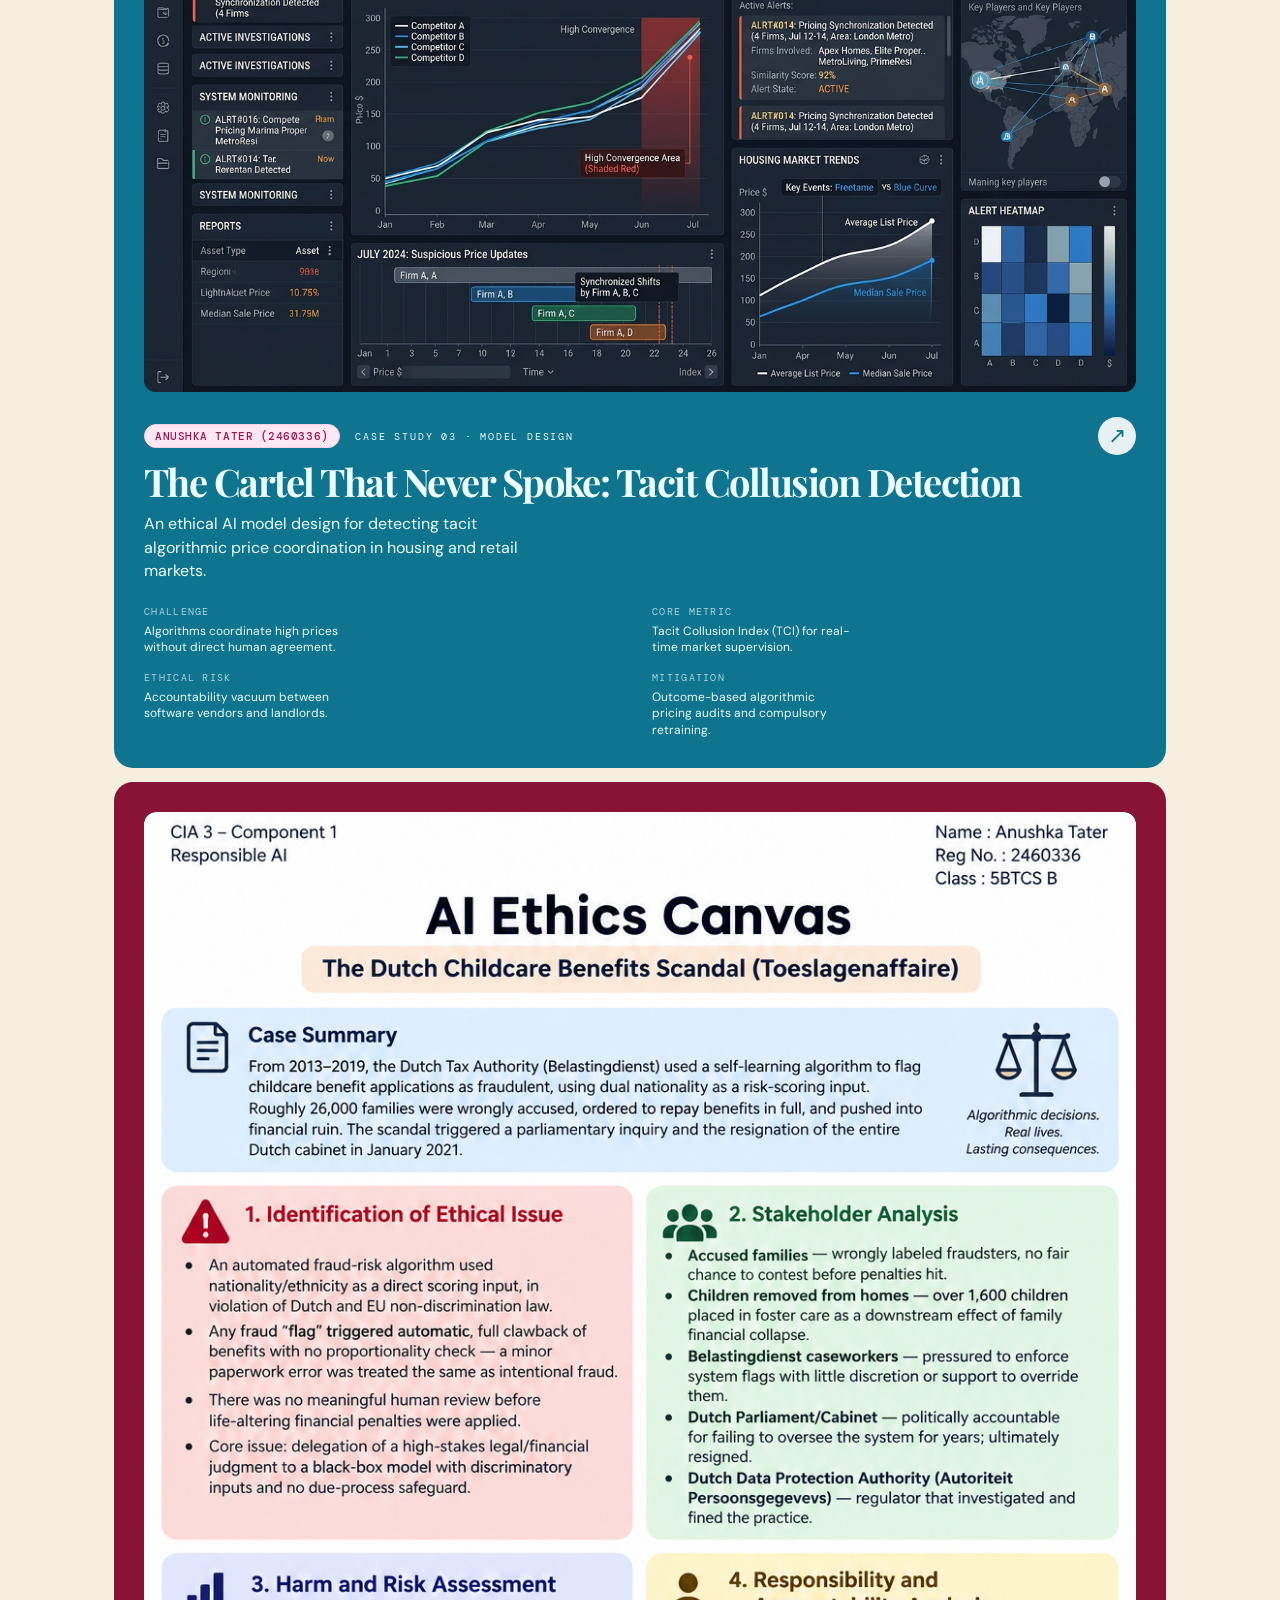
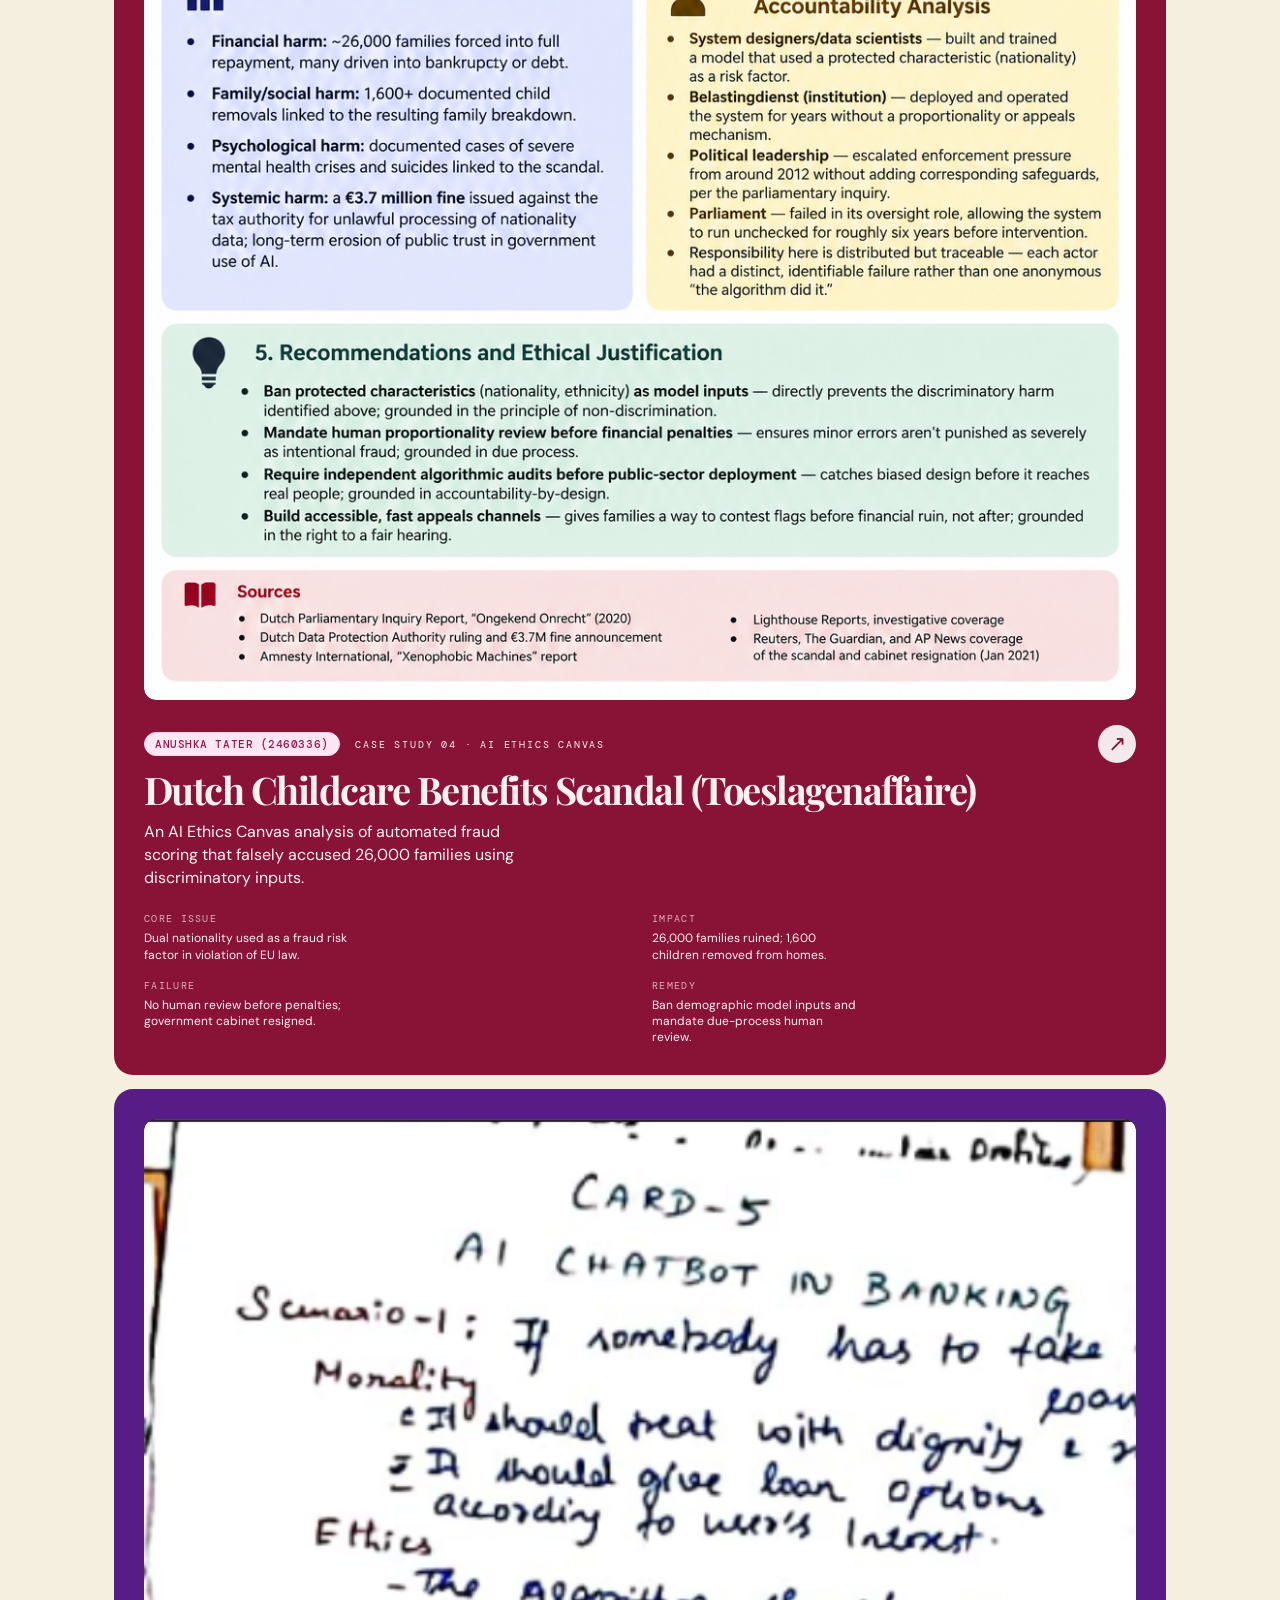
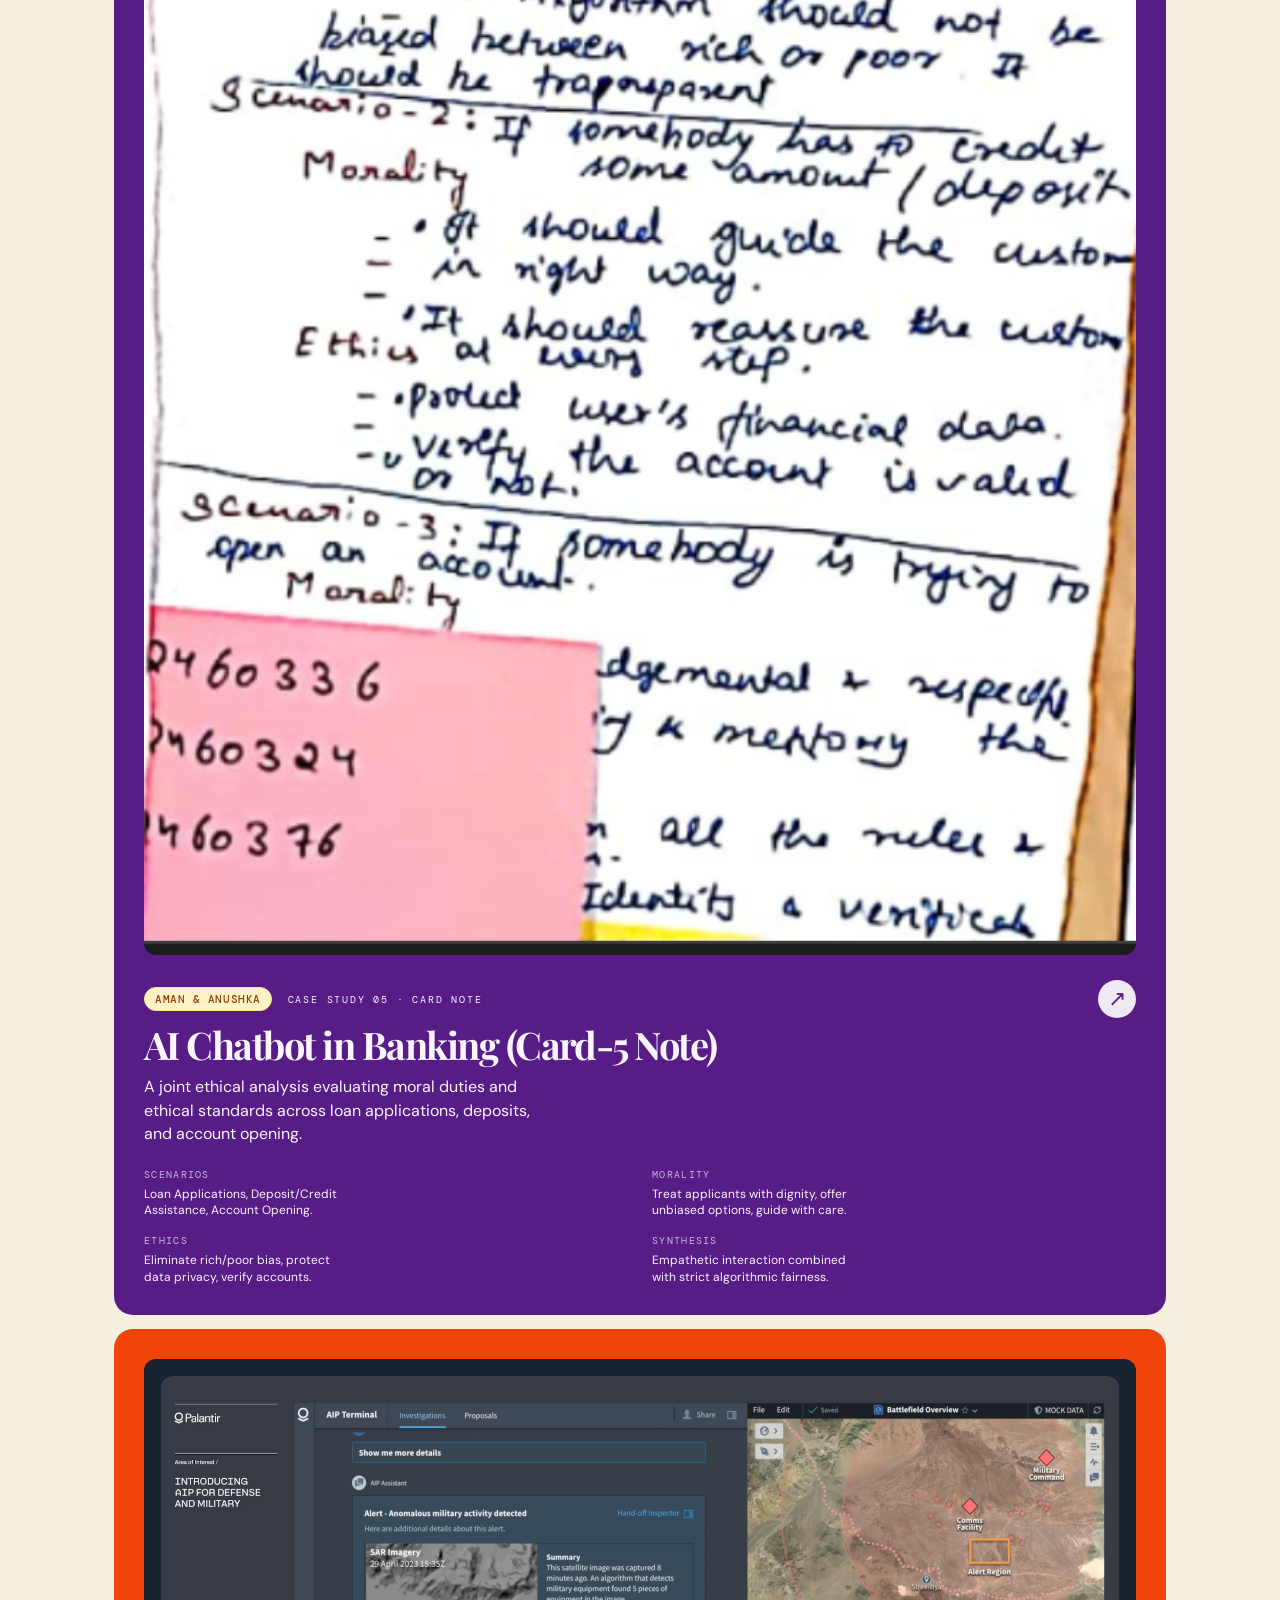
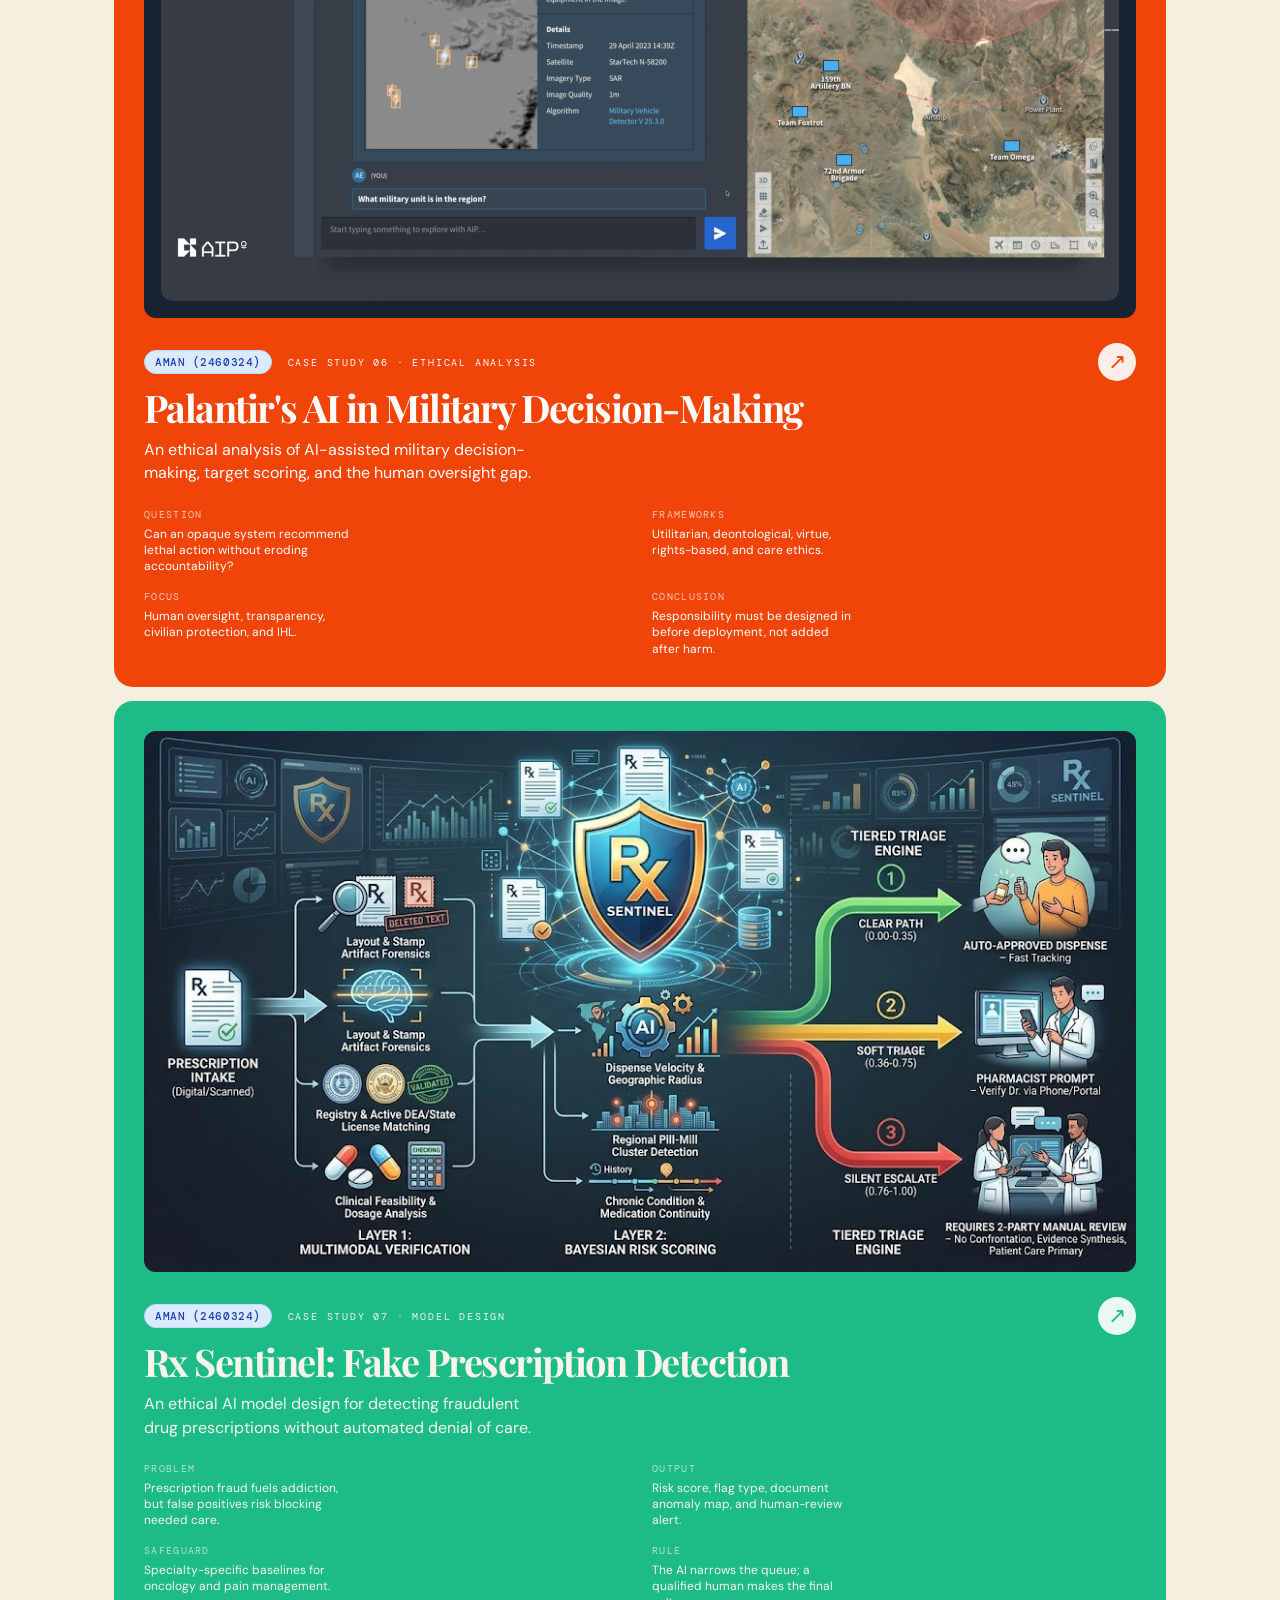
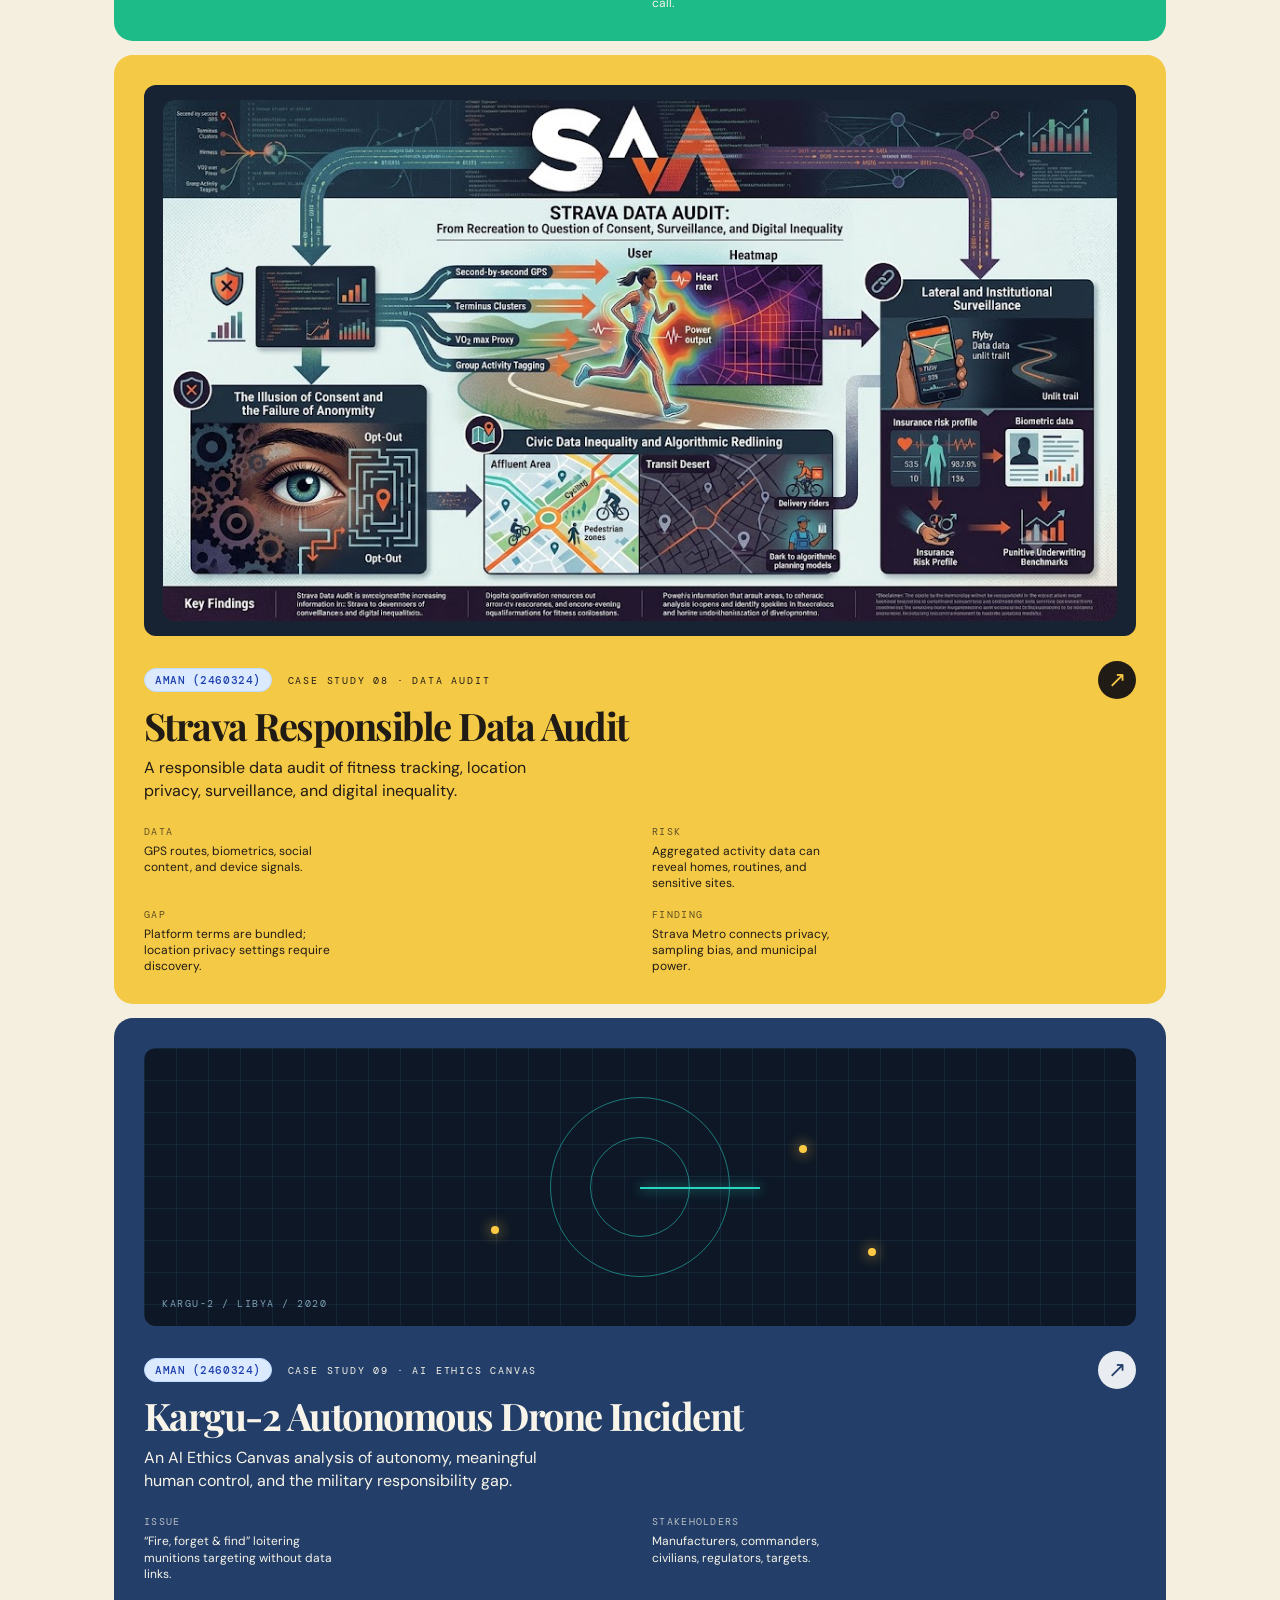
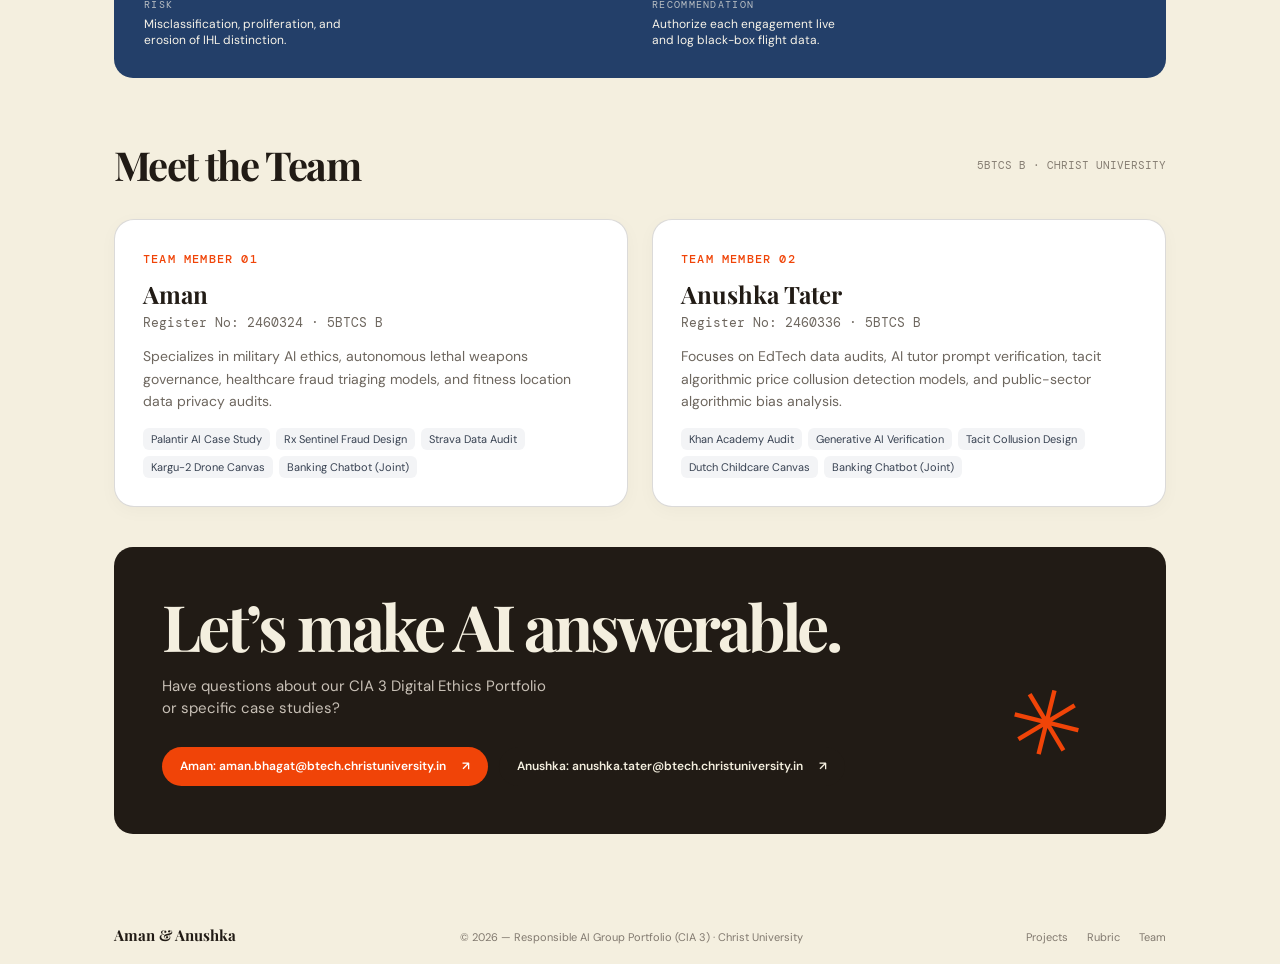
==== commit 7a1f131b: "Add full academic Unit-5 topic explanations, master topic card, and GenAI visual image" ====
--- a/index.html
+++ b/index.html
@@ -9,14 +9,14 @@
     <link rel="preconnect" href="https://fonts.gstatic.com" crossorigin />
     <link href="https://fonts.googleapis.com/css2?family=DM+Mono:wght@400;500&family=DM+Sans:wght@400;500;600;700&family=Playfair+Display:ital,wght@0,600;0,700;1,600;1,700&display=swap" rel="stylesheet" />
     <link rel="stylesheet" href="styles.css" />
-    <link rel="stylesheet" href="overrides.css" />
+    <link rel="stylesheet" href="overrides.css?v=20260922_v3" />
   </head>
   <body>
     <header class="site-header shell" data-reveal>
       <a class="wordmark" href="#top" aria-label="Aman and Anushka home">Aman & Anushka</a>
       <nav class="main-nav" aria-label="Main navigation">
         <a href="#work">Work</a>
-        <a href="#rubric">CIA 3 Rubric</a>
+        <a href="#rubric">Unit 5 Ethics</a>
         <a href="#team">Team</a>
         <a href="#contact">Contact</a>
       </nav>
@@ -25,7 +25,7 @@
 
     <main id="top">
       <section class="hero shell" aria-labelledby="hero-title">
-        <div class="eyebrow" data-reveal>Responsible AI Group Portfolio <span>—</span> CIA 3 Component 2</div>
+        <div class="eyebrow" data-reveal>Responsible AI Group Portfolio <span>—</span> Generative AI Ethics</div>
         <h1 id="hero-title" class="hero-title" data-reveal>Questions that<br />make AI <em>answerable.</em></h1>
         <div class="hero-bottom" data-reveal>
           <p class="hero-copy">We study the ethical, societal, and governance implications of Generative AI and intelligent systems — placing human dignity, accountability, and equity at the center.</p>
@@ -33,79 +33,118 @@
         </div>
       </section>
 
-      <!-- CIA 3 Component 2 Rubric & Deliverables Section -->
+      <!-- Unit-5 Topic Coverage & Deliverables Section -->
       <section id="rubric" class="rubric-section shell" data-reveal style="margin: 40px auto; padding: 32px; background: #faf9f5; border: 1px solid var(--line); border-radius: 20px;">
-        <div class="section-heading" style="margin-bottom: 12px;">
-          <h2>CIA 3 Component 2 — Unit-5 Topic Coverage</h2>
-          <span>Group Presentation & Digital Ethics Portfolio</span>
-        </div>
-        <p class="marks-footnote" style="font-size: 13px; color: var(--muted); margin-bottom: 20px; font-family: 'DM Mono', monospace;">
-          Assessment Component: CIA 3 – Component 2 · Activity Type: Portfolio-Based Group Presentation · Marks: Conducted for 20-Marks, reduced to 10-Marks
+        <div class="section-heading" style="margin-bottom: 20px;">
+          <h2>Generative AI, Truth, Creativity, and Global Ethical Order</h2>
+          <span>Digital Ethics Portfolio</span>
+        </div>
+
+        <p style="color: var(--muted); font-size: 15px; max-width: 820px; margin-bottom: 24px;">
+          The Digital Ethics Portfolio explicitly covers all 9 required topics from <strong>Unit-5: Generative AI, Truth, Creativity, and Global Ethical Order</strong>. Both team members contributed distinct analytical evaluations, creative artifacts (posters, infographics, guidelines, prompt audits), and case studies. Click on any topic below for an in-depth analysis:
         </p>
 
-        <!-- Graded Deliverables Block -->
-        <div class="deliverables-block" style="margin: 20px 0 28px; padding: 20px; background: #fff; border: 1px dashed var(--line); border-radius: 12px;">
-          <h3 style="font: 600 16px 'DM Sans', sans-serif; margin-bottom: 12px; color: var(--ink);">Graded Deliverables Checklist</h3>
-          <div style="display: flex; flex-wrap: wrap; gap: 10px;">
-            <a href="#top" class="pill pill-dark">1. Digital Ethics Portfolio (Website) <span aria-hidden="true">✓</span></a>
-            <!-- TODO: Update href with link to final Ethical Analysis PDF document if custom link desired -->
-            <a href="originals/pronto-ethical-analysis-report.pdf" class="pill pill-outline" target="_blank" rel="noopener">2. Ethical Analysis Document (2–3 pages) <span aria-hidden="true">↗</span></a>
-            <!-- TODO: Update href with link to final presentation slides deck if custom link desired -->
-            <a href="originals/pronto-case-study-deck.pdf" class="pill pill-outline" target="_blank" rel="noopener">3. Portfolio Presentation Slides (5–7 mins) <span aria-hidden="true">↗</span></a>
-            <a href="originals/" class="pill pill-outline" target="_blank" rel="noopener">4. Supporting AI Examples & Artifacts <span aria-hidden="true">↗</span></a>
-          </div>
-        </div>
-
-        <p style="color: var(--muted); font-size: 15px; max-width: 820px; margin-bottom: 24px;">
-          The Digital Ethics Portfolio explicitly covers all 9 required topics from <strong>Unit-5: Generative AI, Truth, Creativity, and Global Ethical Order</strong>. Both team members contributed distinct analytical evaluations, creative artifacts (posters, infographics, guidelines, prompt audits), and case studies.
-        </p>
-
-        <!-- Official Unit-5 Topic Coverage Matrix (Explicitly covering all 9 topics) -->
-        <div class="topic-matrix">
-          <div class="topic-card">
-            <h4>1. Synthetic Reality and Epistemic Risk</h4>
-            <p>Evaluation of AI-generated synthetic media, altered evidentiary standards, and the erosion of public trust in shared factual reality.</p>
-            <div class="topic-meta"><span>Case 01 & Case 02</span><b>Joint / Anushka</b></div>
-          </div>
-          <div class="topic-card">
-            <h4>2. Ethics of Misinformation, Deepfakes, and Persuasion</h4>
-            <p>Evaluating persuasive AI generation, deepfake impersonation risks, dis/misinformation amplification, and provenance safeguards.</p>
-            <div class="topic-meta"><span>Case 01</span><b>Joint Portfolio</b></div>
-          </div>
-          <div class="topic-card">
-            <h4>3. Authorship, Creativity, and Intellectual Labor</h4>
-            <p>Investigating fair compensation for training data, copyright ambiguities, attribution standards, and protection of creative livelihoods.</p>
-            <div class="topic-meta"><span>Case 01</span><b>Joint Portfolio</b></div>
-          </div>
-          <div class="topic-card">
-            <h4>4. Moral Status of Generated Content</h4>
-            <p>Ethical inquiry into the ontological and moral distinction between human-created expression and machine-generated outputs.</p>
-            <div class="topic-meta"><span>Case 01</span><b>Joint Portfolio</b></div>
-          </div>
-          <div class="topic-card">
-            <h4>5. AI in Warfare and Propaganda</h4>
-            <p>Analyzing lethal autonomous loitering munitions (Kargu-2), target decision scoring (Palantir), automated propaganda, and IHL distinction.</p>
-            <div class="topic-meta"><span>Case 06 & Case 09</span><b>Aman</b></div>
-          </div>
-          <div class="topic-card">
-            <h4>6. Ethics of Global AI Governance</h4>
-            <p>Examining international regulatory frameworks, institutional accountability, soft power, and transparent oversight mechanisms.</p>
-            <div class="topic-meta"><span>Case 01 & Case 03</span><b>Joint / Anushka</b></div>
-          </div>
-          <div class="topic-card">
-            <h4>7. Cultural Pluralism in AI Ethics</h4>
-            <p>Critiquing western-centric training bias, language representation, and ensuring diverse cultural values shape AI ethical norms.</p>
-            <div class="topic-meta"><span>Case 01 & Case 08</span><b>Joint / Aman</b></div>
-          </div>
-          <div class="topic-card">
-            <h4>8. Global North–South Asymmetries</h4>
-            <p>Addressing structural inequality in compute infrastructure, data extraction, labor exploitation, and rule-making power across regions.</p>
-            <div class="topic-meta"><span>Case 01 & Case 02</span><b>Joint / Anushka</b></div>
-          </div>
-          <div class="topic-card">
-            <h4>9. Limits of Universal Ethical Frameworks</h4>
-            <p>Assessing context-dependent ethical trade-offs, localized moral norms, and when single global rulebooks fail local communities.</p>
-            <div class="topic-meta"><span>Case 01 & Case 05</span><b>Joint / Team</b></div>
+        <!-- Unified Unit-5 Master Topic Coverage Card -->
+        <div class="topic-card single-unit5-card" style="background: #fff; border: 1px solid var(--line); border-radius: 16px; padding: 28px; margin-top: 24px; box-shadow: 0 4px 20px rgba(0,0,0,0.03);">
+          <div style="display: flex; justify-content: space-between; align-items: flex-start; flex-wrap: wrap; gap: 12px; margin-bottom: 20px; border-bottom: 1px solid var(--line); padding-bottom: 16px;">
+            <div>
+              <span style="font: 500 12px 'DM Mono', monospace; color: var(--orange); letter-spacing: 0.1em; text-transform: uppercase;">Unit-5 Master Alignment</span>
+              <h3 style="font: 700 24px 'Playfair Display', serif; margin: 4px 0 0; color: var(--ink);">Generative AI, Truth, Creativity, and Global Ethical Order</h3>
+            </div>
+            <span class="pill pill-dark" style="font-size: 12px;">Click any topic for deep dive ↗</span>
+          </div>
+
+          <p style="font-size: 14px; color: var(--muted); line-height: 1.6; margin-bottom: 20px;">
+            This master topic coverage card sums up all 9 official Unit-5 topics across our group portfolio. <strong>Click any topic box below</strong> to open an expanded interactive card detailing the ethical analysis, case study mapping, and policy safeguards:
+          </p>
+
+          <div style="display: grid; grid-template-columns: repeat(auto-fit, minmax(280px, 1fr)); gap: 14px;">
+            <div class="topic-box-clickable" data-topic-id="1" tabindex="0" role="button" aria-label="Open detailed explanation for Topic 01: Synthetic Reality and Epistemic Risk" style="background: #faf9f5; padding: 16px; border-radius: 12px; border: 1px solid var(--line);">
+              <span style="font: 600 11px 'DM Mono', monospace; color: var(--orange);">TOPIC 01</span>
+              <h4 style="font: 600 15px 'DM Sans', sans-serif; margin: 4px 0 6px; color: var(--ink);">Synthetic Reality and Epistemic Risk</h4>
+              <p style="font-size: 12px; color: var(--muted); margin: 0 0 8px; line-height: 1.4;">Evaluating synthetic media, altered evidence standards, and truth verification protocols.</p>
+              <div style="font: 500 11px 'DM Mono', monospace; color: var(--ink);">Case 01 (GenAI) & Case 02 (Khan)</div>
+              <span class="click-prompt">Click for deep dive ↗</span>
+            </div>
+
+            <div class="topic-box-clickable" data-topic-id="2" tabindex="0" role="button" aria-label="Open detailed explanation for Topic 02: Misinformation, Deepfakes, & Persuasion" style="background: #faf9f5; padding: 16px; border-radius: 12px; border: 1px solid var(--line);">
+              <span style="font: 600 11px 'DM Mono', monospace; color: var(--orange);">TOPIC 02</span>
+              <h4 style="font: 600 15px 'DM Sans', sans-serif; margin: 4px 0 6px; color: var(--ink);">Ethics of Misinformation, Deepfakes, & Persuasion</h4>
+              <p style="font-size: 12px; color: var(--muted); margin: 0 0 8px; line-height: 1.4;">Persuasive AI risk, deepfake impersonation, and digital provenance/watermarking.</p>
+              <div style="font: 500 11px 'DM Mono', monospace; color: var(--ink);">Case 01 (Joint Group Portfolio)</div>
+              <span class="click-prompt">Click for deep dive ↗</span>
+            </div>
+
+            <div class="topic-box-clickable" data-topic-id="3" tabindex="0" role="button" aria-label="Open detailed explanation for Topic 03: Authorship, Creativity, & Intellectual Labor" style="background: #faf9f5; padding: 16px; border-radius: 12px; border: 1px solid var(--line);">
+              <span style="font: 600 11px 'DM Mono', monospace; color: var(--orange);">TOPIC 03</span>
+              <h4 style="font: 600 15px 'DM Sans', sans-serif; margin: 4px 0 6px; color: var(--ink);">Authorship, Creativity, & Intellectual Labor</h4>
+              <p style="font-size: 12px; color: var(--muted); margin: 0 0 8px; line-height: 1.4;">Training dataset compensation, copyright ambiguity, and creative labor rights.</p>
+              <div style="font: 500 11px 'DM Mono', monospace; color: var(--ink);">Case 01 (Joint Group Portfolio)</div>
+              <span class="click-prompt">Click for deep dive ↗</span>
+            </div>
+
+            <div class="topic-box-clickable" data-topic-id="4" tabindex="0" role="button" aria-label="Open detailed explanation for Topic 04: Moral Status of Generated Content" style="background: #faf9f5; padding: 16px; border-radius: 12px; border: 1px solid var(--line);">
+              <span style="font: 600 11px 'DM Mono', monospace; color: var(--orange);">TOPIC 04</span>
+              <h4 style="font: 600 15px 'DM Sans', sans-serif; margin: 4px 0 6px; color: var(--ink);">Moral Status of Generated Content</h4>
+              <p style="font-size: 12px; color: var(--muted); margin: 0 0 8px; line-height: 1.4;">Ontological distinction between human artistic expression and machine output.</p>
+              <div style="font: 500 11px 'DM Mono', monospace; color: var(--ink);">Case 01 (Joint Group Portfolio)</div>
+              <span class="click-prompt">Click for deep dive ↗</span>
+            </div>
+
+            <div class="topic-box-clickable" data-topic-id="5" tabindex="0" role="button" aria-label="Open detailed explanation for Topic 05: AI in Warfare and Propaganda" style="background: #faf9f5; padding: 16px; border-radius: 12px; border: 1px solid var(--line);">
+              <span style="font: 600 11px 'DM Mono', monospace; color: var(--orange);">TOPIC 05</span>
+              <h4 style="font: 600 15px 'DM Sans', sans-serif; margin: 4px 0 6px; color: var(--ink);">AI in Warfare and Propaganda</h4>
+              <p style="font-size: 12px; color: var(--muted); margin: 0 0 8px; line-height: 1.4;">Autonomous loitering munitions (Kargu-2), target scoring (Palantir), and IHL distinction.</p>
+              <div style="font: 500 11px 'DM Mono', monospace; color: var(--ink);">Case 06 (Palantir) & Case 09 (Kargu-2)</div>
+              <span class="click-prompt">Click for deep dive ↗</span>
+            </div>
+
+            <div class="topic-box-clickable" data-topic-id="6" tabindex="0" role="button" aria-label="Open detailed explanation for Topic 06: Ethics of Global AI Governance" style="background: #faf9f5; padding: 16px; border-radius: 12px; border: 1px solid var(--line);">
+              <span style="font: 600 11px 'DM Mono', monospace; color: var(--orange);">TOPIC 06</span>
+              <h4 style="font: 600 15px 'DM Sans', sans-serif; margin: 4px 0 6px; color: var(--ink);">Ethics of Global AI Governance</h4>
+              <p style="font-size: 12px; color: var(--muted); margin: 0 0 8px; line-height: 1.4;">International regulatory frameworks, soft power, and transparent oversight mechanisms.</p>
+              <div style="font: 500 11px 'DM Mono', monospace; color: var(--ink);">Case 01 (GenAI) & Case 03 (Collusion)</div>
+              <span class="click-prompt">Click for deep dive ↗</span>
+            </div>
+
+            <div class="topic-box-clickable" data-topic-id="7" tabindex="0" role="button" aria-label="Open detailed explanation for Topic 07: Cultural Pluralism in AI Ethics" style="background: #faf9f5; padding: 16px; border-radius: 12px; border: 1px solid var(--line);">
+              <span style="font: 600 11px 'DM Mono', monospace; color: var(--orange);">TOPIC 07</span>
+              <h4 style="font: 600 15px 'DM Sans', sans-serif; margin: 4px 0 6px; color: var(--ink);">Cultural Pluralism in AI Ethics</h4>
+              <p style="font-size: 12px; color: var(--muted); margin: 0 0 8px; line-height: 1.4;">Critiquing western-centric training bias and ensuring diverse cultural value representation.</p>
+              <div style="font: 500 11px 'DM Mono', monospace; color: var(--ink);">Case 01 (GenAI) & Case 08 (Strava)</div>
+              <span class="click-prompt">Click for deep dive ↗</span>
+            </div>
+
+            <div class="topic-box-clickable" data-topic-id="8" tabindex="0" role="button" aria-label="Open detailed explanation for Topic 08: Global North–South Asymmetries" style="background: #faf9f5; padding: 16px; border-radius: 12px; border: 1px solid var(--line);">
+              <span style="font: 600 11px 'DM Mono', monospace; color: var(--orange);">TOPIC 08</span>
+              <h4 style="font: 600 15px 'DM Sans', sans-serif; margin: 4px 0 6px; color: var(--ink);">Global North–South Asymmetries</h4>
+              <p style="font-size: 12px; color: var(--muted); margin: 0 0 8px; line-height: 1.4;">Inequalities in compute infrastructure, data extraction, and rule-making power.</p>
+              <div style="font: 500 11px 'DM Mono', monospace; color: var(--ink);">Case 01 (GenAI) & Case 02 (Khan)</div>
+              <span class="click-prompt">Click for deep dive ↗</span>
+            </div>
+
+            <div class="topic-box-clickable" data-topic-id="9" tabindex="0" role="button" aria-label="Open detailed explanation for Topic 09: Limits of Universal Ethical Frameworks" style="background: #faf9f5; padding: 16px; border-radius: 12px; border: 1px solid var(--line);">
+              <span style="font: 600 11px 'DM Mono', monospace; color: var(--orange);">TOPIC 09</span>
+              <h4 style="font: 600 15px 'DM Sans', sans-serif; margin: 4px 0 6px; color: var(--ink);">Limits of Universal Ethical Frameworks</h4>
+              <p style="font-size: 12px; color: var(--muted); margin: 0 0 8px; line-height: 1.4;">Contextual ethical trade-offs and localized moral norms vs. global rulebooks.</p>
+              <div style="font: 500 11px 'DM Mono', monospace; color: var(--ink);">Case 01 (GenAI) & Case 05 (Banking)</div>
+              <span class="click-prompt">Click for deep dive ↗</span>
+            </div>
+          </div>
+
+          <!-- Dynamic Inline Topic Detail Panel -->
+          <div id="topic-inline-panel" style="display: none; margin-top: 24px; padding: 24px; background: #faf9f5; border: 1px solid var(--orange); border-radius: 14px; position: relative;">
+            <button id="inline-close-btn" style="position: absolute; top: 16px; right: 16px; background: var(--ink); color: #fff; border: none; border-radius: 999px; padding: 4px 12px; font: 500 12px 'DM Mono', monospace; cursor: pointer;">Close ×</button>
+            <div id="inline-number" style="font: 600 12px 'DM Mono', monospace; color: var(--orange); letter-spacing: 0.1em; text-transform: uppercase;">TOPIC DETAIL</div>
+            <h3 id="inline-title" style="font: 700 24px 'Playfair Display', serif; margin: 6px 0 14px; color: var(--ink);">Topic Title</h3>
+            <div style="font: 600 14px 'DM Sans', sans-serif; color: var(--ink); margin: 14px 0 6px;">Overview & Scope</div>
+            <p id="inline-overview" style="font-size: 14px; color: var(--muted); line-height: 1.6; margin: 0 0 14px;"></p>
+            <div style="font: 600 14px 'DM Sans', sans-serif; color: var(--ink); margin: 14px 0 6px;">Ethical Deep-Dive Analysis</div>
+            <p id="inline-analysis" style="font-size: 14px; color: var(--muted); line-height: 1.6; margin: 0 0 14px;"></p>
+            <div style="font: 600 14px 'DM Sans', sans-serif; color: var(--ink); margin: 14px 0 6px;">Portfolio Case Study Mapping</div>
+            <div id="inline-mapping" style="display: inline-block; padding: 6px 12px; background: #fef3c7; color: #92400e; border: 1px solid #fde68a; border-radius: 999px; font: 500 12px 'DM Mono', monospace; margin-bottom: 14px;"></div>
+            <div style="font: 600 14px 'DM Sans', sans-serif; color: var(--ink); margin: 14px 0 6px;">Recommended Safeguards & Governance</div>
+            <p id="inline-safeguards" style="font-size: 14px; color: var(--muted); line-height: 1.6; margin: 0;"></p>
           </div>
         </div>
 
@@ -171,9 +210,7 @@
         <!-- Case 01: Joint CIA 3 -->
         <article class="project project-violet project-card" data-project="genai" data-author="joint" data-reveal role="link" tabindex="0" aria-label="Open Generative AI digital ethics portfolio case study">
           <div class="project-visual genai-visual" aria-label="Generative AI ethics portfolio visual" role="img">
-            <div class="genai-orbit orbit-a"></div><div class="genai-orbit orbit-b"></div>
-            <div class="genai-core">AI<br /><small>ETHICS</small></div>
-            <span class="genai-node node-a">TRUTH</span><span class="genai-node node-b">VOICE</span><span class="genai-node node-c">POWER</span><span class="genai-node node-d">CARE</span>
+            <img class="project-image" src="originals/img/genai_img.jpg" alt="Generative AI Digital Ethics Portfolio visual interface" />
           </div>
           <div class="project-info">
             <div class="project-topline">
@@ -444,6 +481,6 @@
       <span>© 2026 — Responsible AI Group Portfolio (CIA 3) · Christ University</span>
       <div><a href="#work">Projects</a><a href="#rubric">Rubric</a><a href="#team">Team</a></div>
     </footer>
-    <script src="script.js"></script>
+    <script src="script.js?v=20260922_v8"></script>
   </body>
 </html>
--- a/overrides.css
+++ b/overrides.css
@@ -26,7 +26,8 @@
 @keyframes sweep{to{transform:rotate(360deg)}}
 
 .project-image{display:block;width:100%;height:100%;object-fit:cover;border-radius:12px}
-.dashboard-visual,.fashion-visual,.travel-visual,.khan-visual,.collusion-visual,.dutch-visual,.banking-visual{background:#172333}
+.dashboard-visual,.fashion-visual,.travel-visual,.khan-visual,.collusion-visual,.dutch-visual,.banking-visual,.genai-visual{background:#172333}
+.dashboard-visual > *:not(.project-image),.fashion-visual > *:not(.project-image),.travel-visual > *:not(.project-image),.genai-visual > *:not(.project-image){display:none}
 
 .author-tag{display:inline-flex;align-items:center;gap:6px;padding:4px 10px;border-radius:999px;font:500 11px 'DM Mono',monospace;letter-spacing:.05em;margin-right:8px}
 .author-joint{background:#fef3c7;color:#92400e;border:1px solid #fde68a}
@@ -53,8 +54,134 @@
 .topic-card p{font-size:13px;line-height:1.5;color:var(--muted);margin:0 0 12px}
 .topic-card .topic-meta{display:flex;justify-content:space-between;align-items:center;font:11px 'DM Mono',monospace;color:var(--muted)}
 
+/* Interactive Clickable Topic Box Styles */
+.topic-box-clickable {
+  cursor: pointer;
+  transition: all 0.25s ease;
+  position: relative;
+}
+.topic-box-clickable:hover, .topic-box-clickable:focus-visible {
+  transform: translateY(-4px);
+  background: #fff !important;
+  border-color: var(--orange) !important;
+  box-shadow: 0 8px 24px rgba(224, 86, 36, 0.12);
+  outline: none;
+}
+.topic-box-clickable .click-prompt {
+  font: 500 11px 'DM Mono', monospace;
+  color: var(--orange);
+  margin-top: 8px;
+  display: inline-block;
+  opacity: 0.85;
+  transition: opacity 0.2s ease;
+}
+.topic-box-clickable:hover .click-prompt {
+  opacity: 1;
+}
+
+/* Topic Detail Modal Styles */
+.topic-modal-overlay {
+  position: fixed;
+  top: 0;
+  left: 0;
+  width: 100vw;
+  height: 100vh;
+  background: rgba(17, 24, 39, 0.65);
+  backdrop-filter: blur(6px);
+  z-index: 9999;
+  display: flex;
+  align-items: center;
+  justify-content: center;
+  padding: 20px;
+  opacity: 0;
+  pointer-events: none;
+  transition: opacity 0.3s ease;
+}
+.topic-modal-overlay.active {
+  opacity: 1;
+  pointer-events: auto;
+}
+.topic-modal-card {
+  background: #fff;
+  border-radius: 20px;
+  max-width: 760px;
+  width: 100%;
+  max-height: 88vh;
+  overflow-y: auto;
+  padding: 36px;
+  box-shadow: 0 20px 50px rgba(0, 0, 0, 0.22);
+  border: 1px solid var(--line);
+  position: relative;
+  transform: translateY(20px) scale(0.97);
+  transition: transform 0.3s cubic-bezier(0.16, 1, 0.3, 1);
+}
+.topic-modal-overlay.active .topic-modal-card {
+  transform: translateY(0) scale(1);
+}
+.modal-close-btn {
+  position: absolute;
+  top: 20px;
+  right: 20px;
+  width: 36px;
+  height: 36px;
+  border-radius: 50%;
+  border: 1px solid var(--line);
+  background: #f4f3ee;
+  color: var(--ink);
+  font-size: 20px;
+  display: grid;
+  place-items: center;
+  cursor: pointer;
+  transition: all 0.2s ease;
+}
+.modal-close-btn:hover {
+  background: var(--ink);
+  color: #fff;
+}
+.modal-topic-number {
+  font: 600 12px 'DM Mono', monospace;
+  color: var(--orange);
+  letter-spacing: 0.1em;
+  text-transform: uppercase;
+}
+.modal-topic-title {
+  font: 700 clamp(24px, 4vw, 32px)/1.15 'Playfair Display', serif;
+  margin: 6px 0 16px;
+  color: var(--ink);
+}
+.modal-section-heading {
+  font: 600 15px 'DM Sans', sans-serif;
+  color: var(--ink);
+  margin: 20px 0 8px;
+  display: flex;
+  align-items: center;
+  gap: 8px;
+}
+.modal-section-heading::before {
+  content: '◈';
+  color: var(--orange);
+  font-size: 12px;
+}
+.modal-body-text {
+  font-size: 14px;
+  line-height: 1.65;
+  color: #4b5563;
+  margin-bottom: 12px;
+}
+.modal-mapping-pill {
+  display: inline-block;
+  padding: 6px 12px;
+  background: #fef3c7;
+  color: #92400e;
+  border: 1px solid #fde68a;
+  border-radius: 999px;
+  font: 500 12px 'DM Mono', monospace;
+  margin-top: 6px;
+}
+
 @media(max-width:800px){
   .kargu-visual,.genai-visual{min-height:225px}
   .filter-bar{gap:6px}
   .filter-btn{padding:6px 14px;font-size:12px}
+  .topic-modal-card{padding:24px}
 }
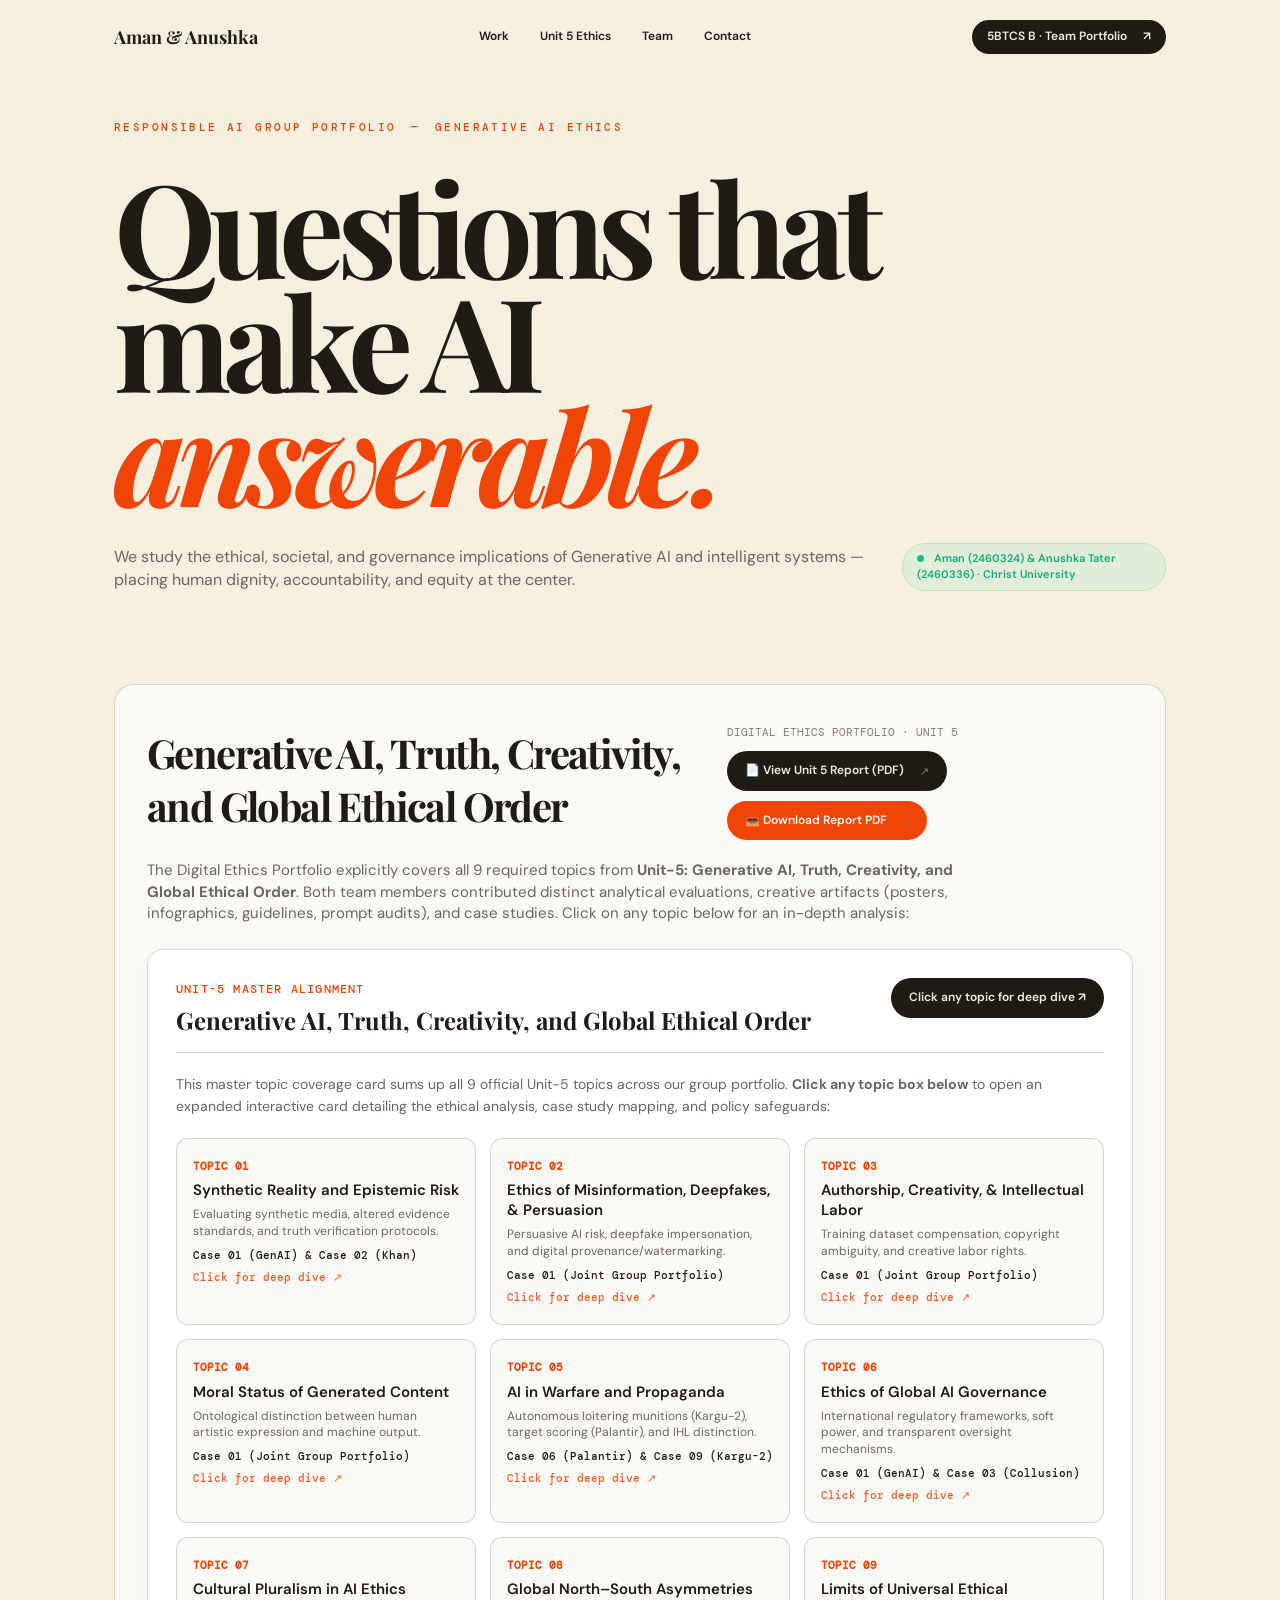
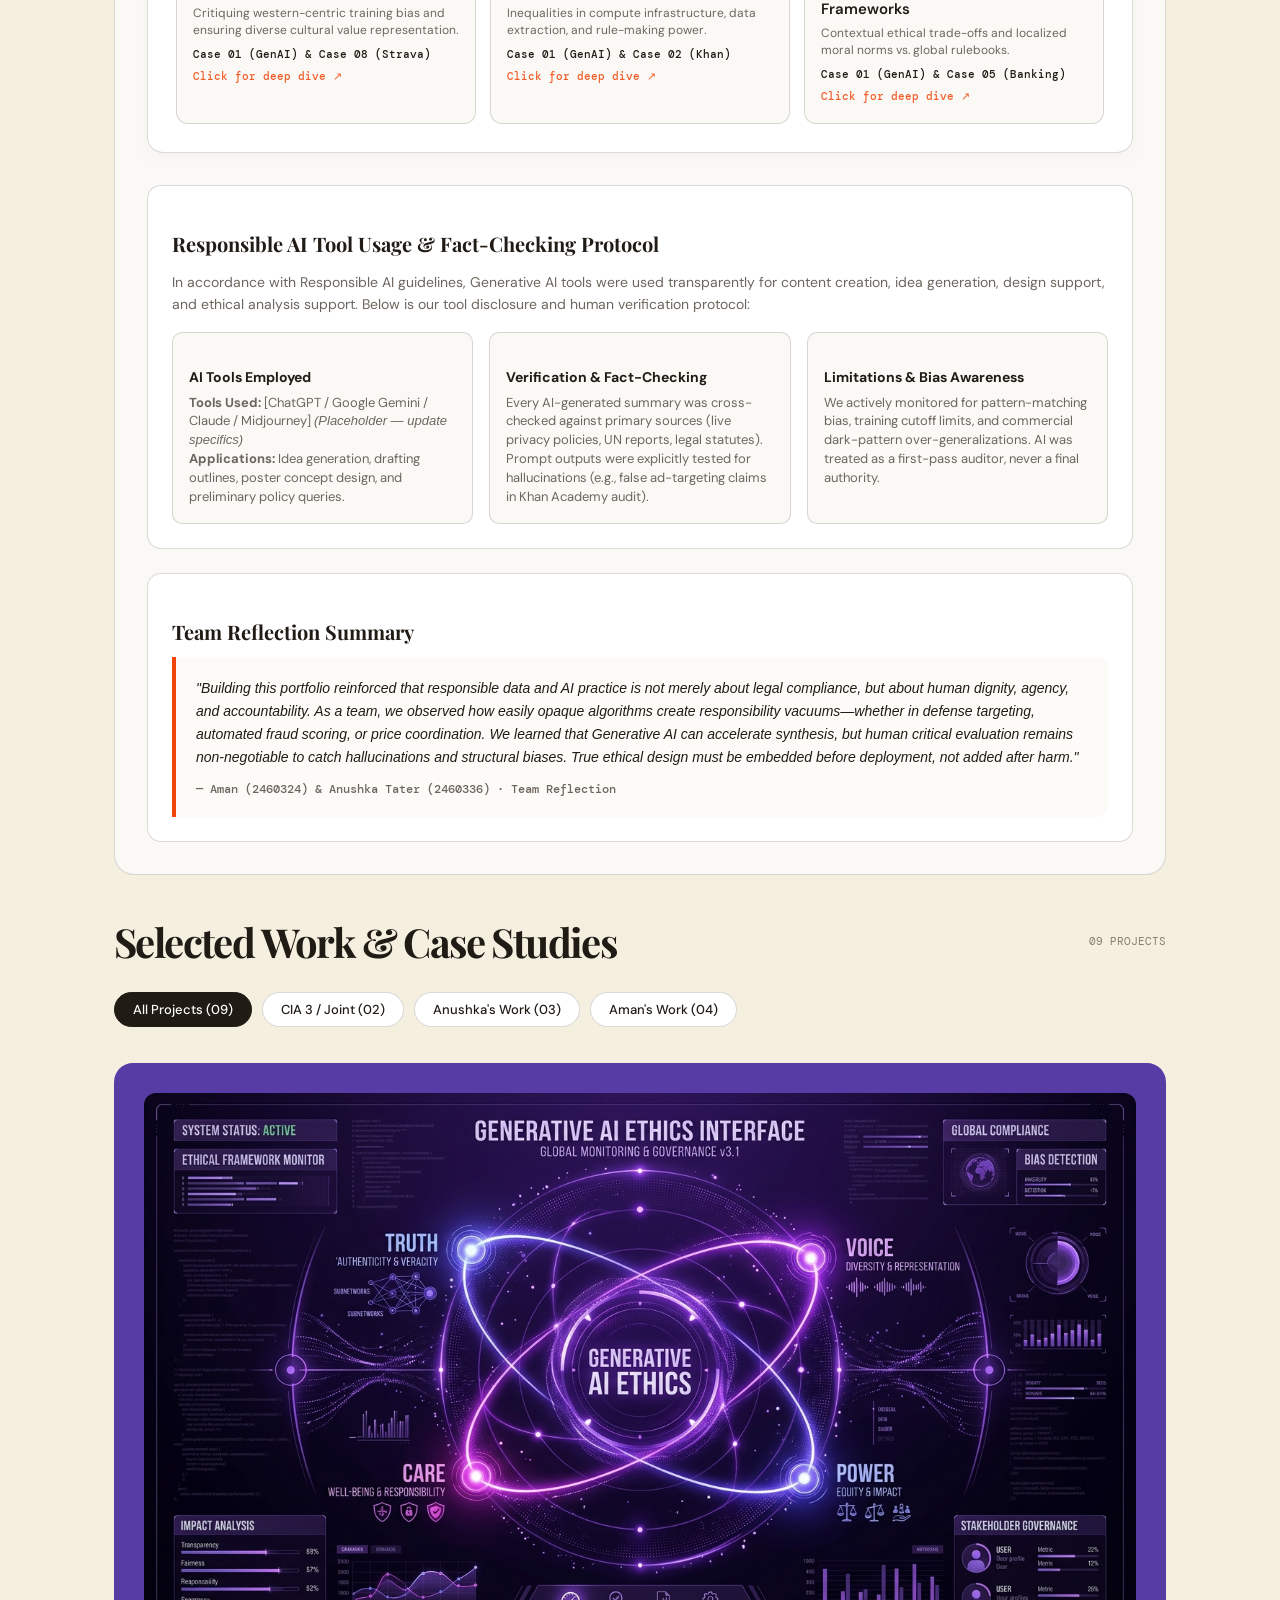
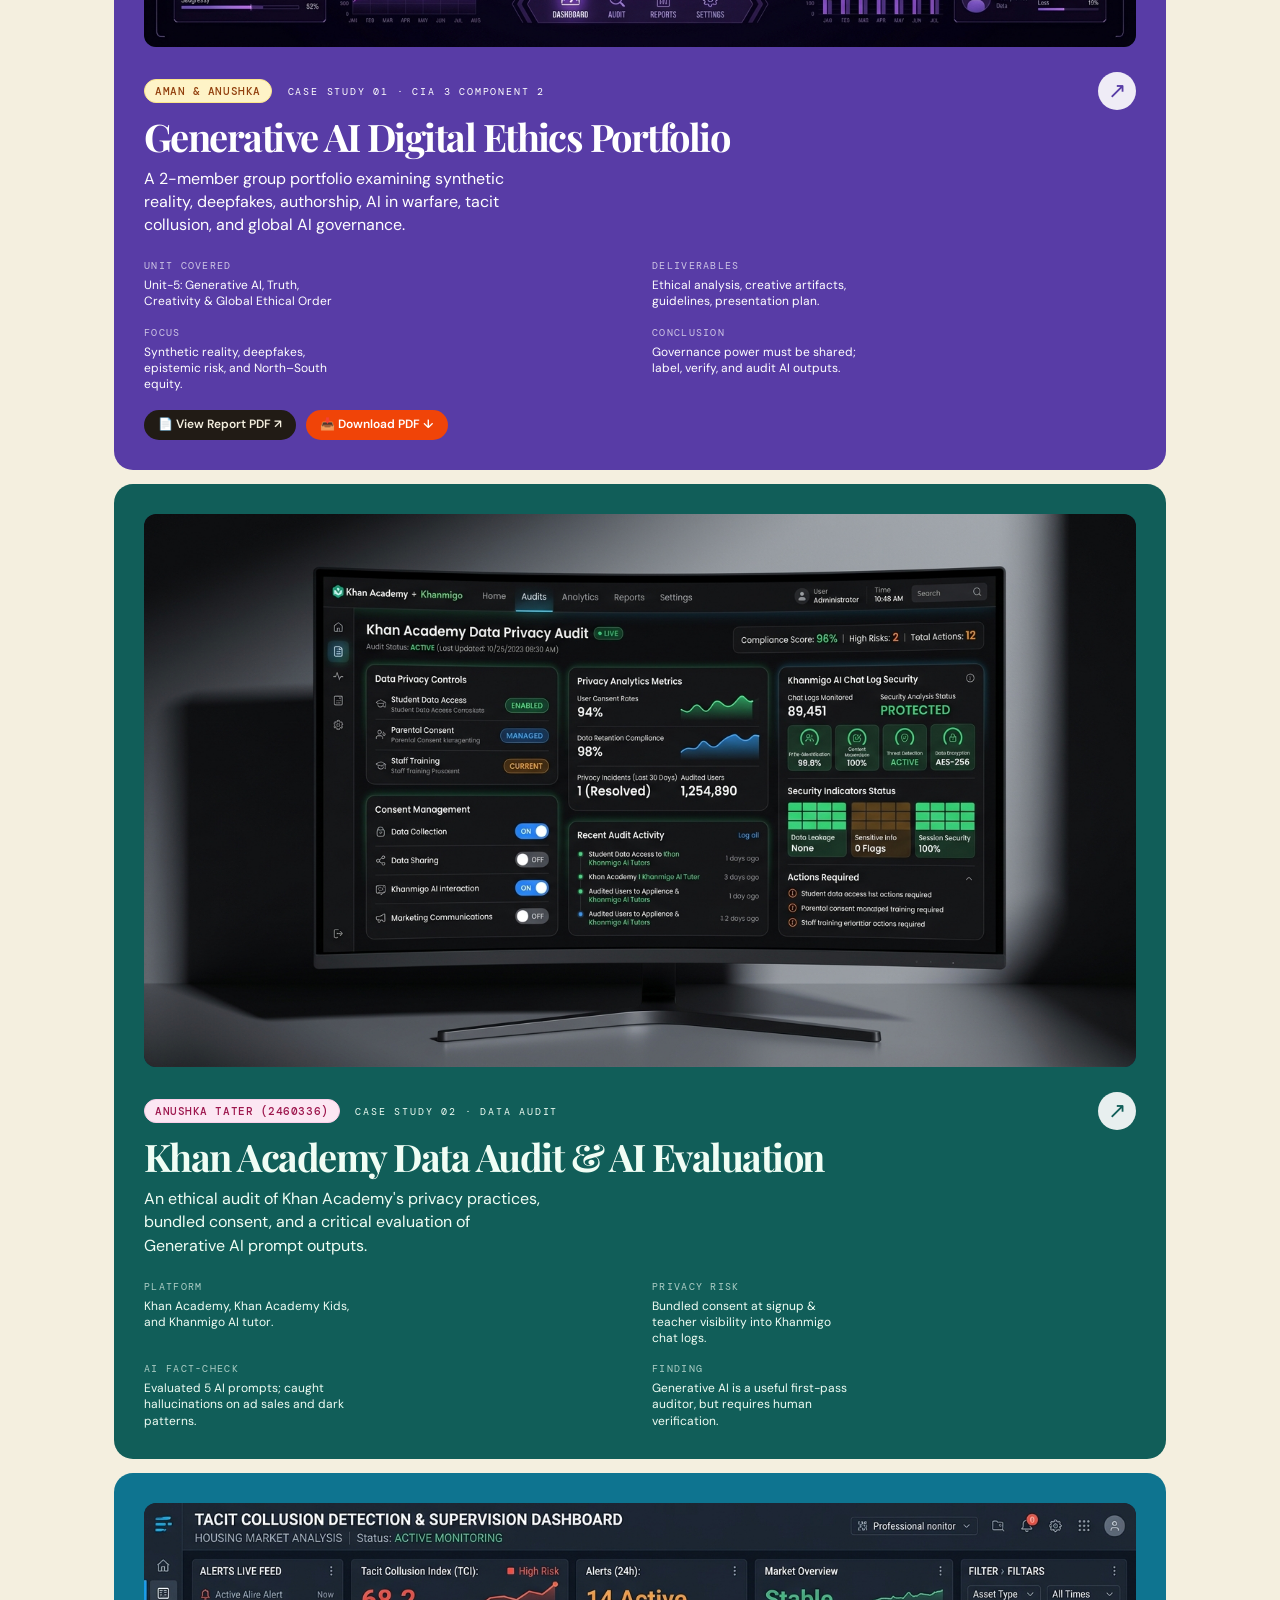
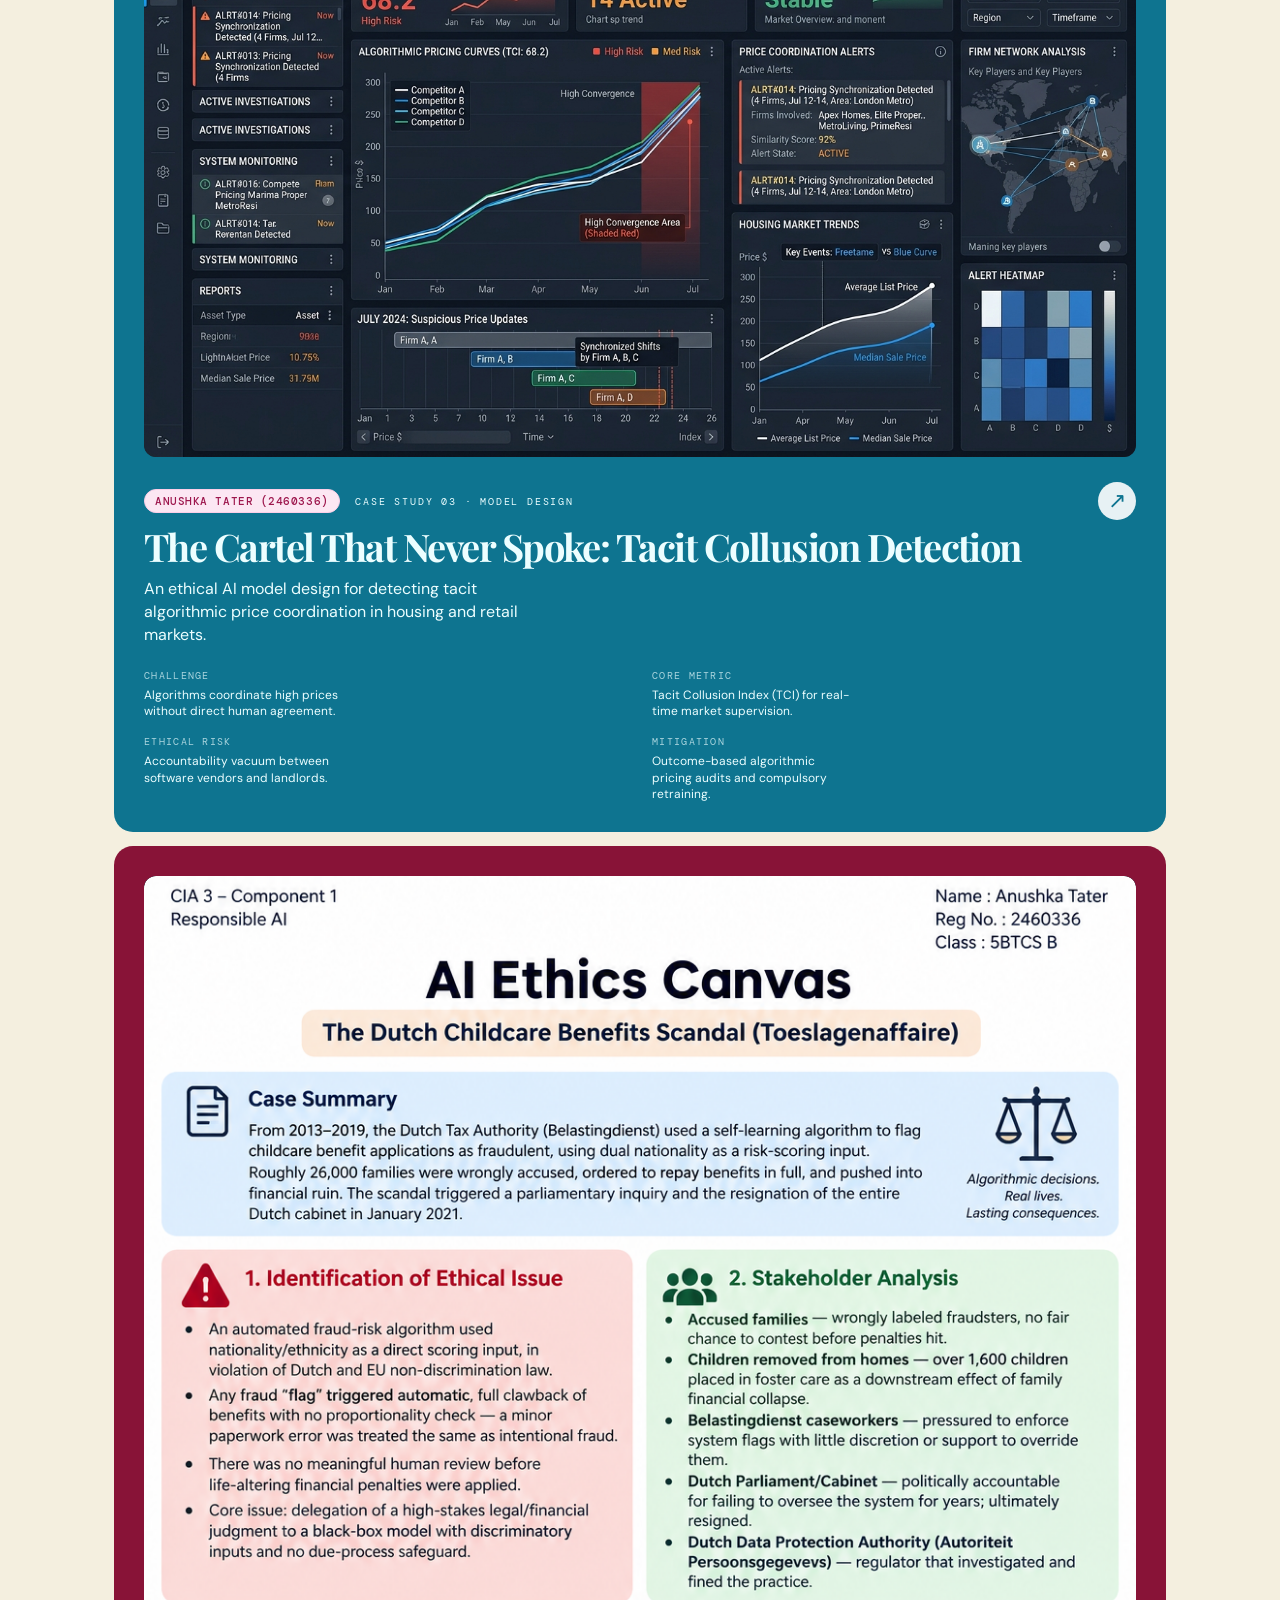
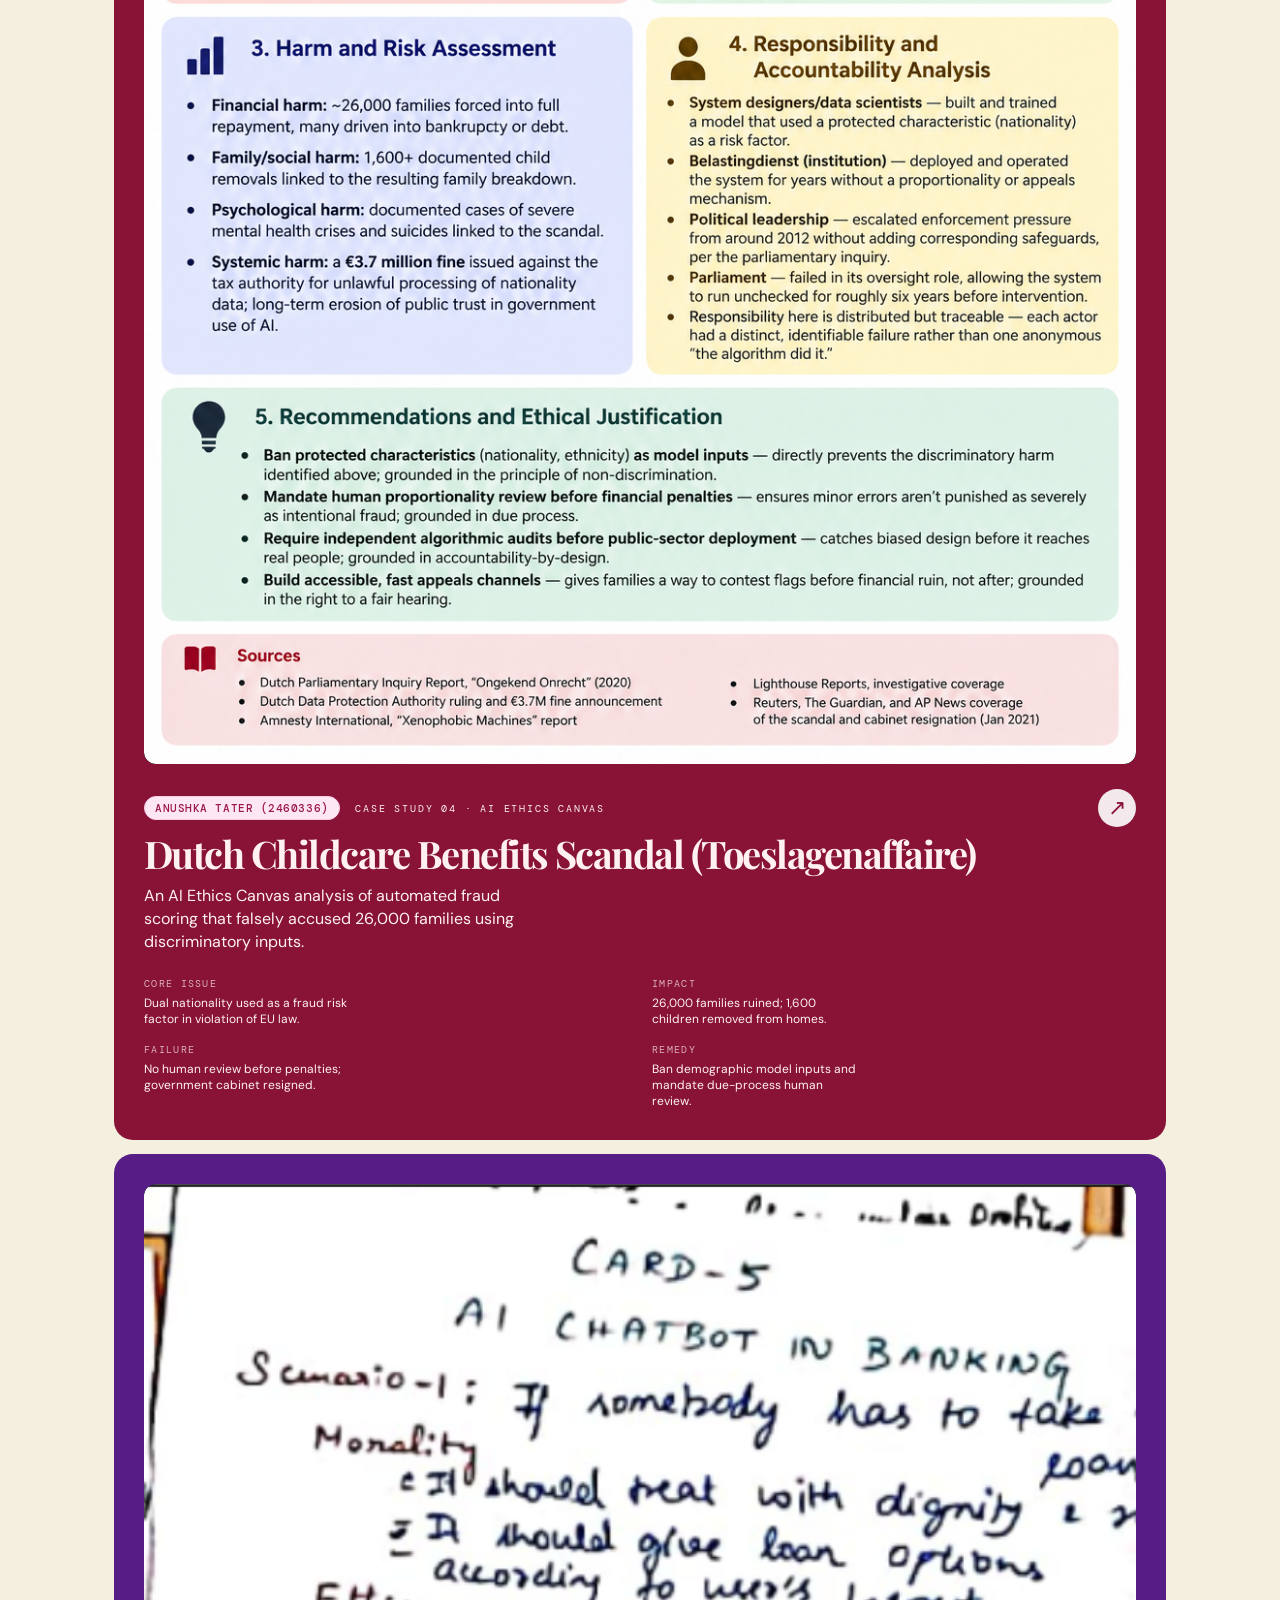
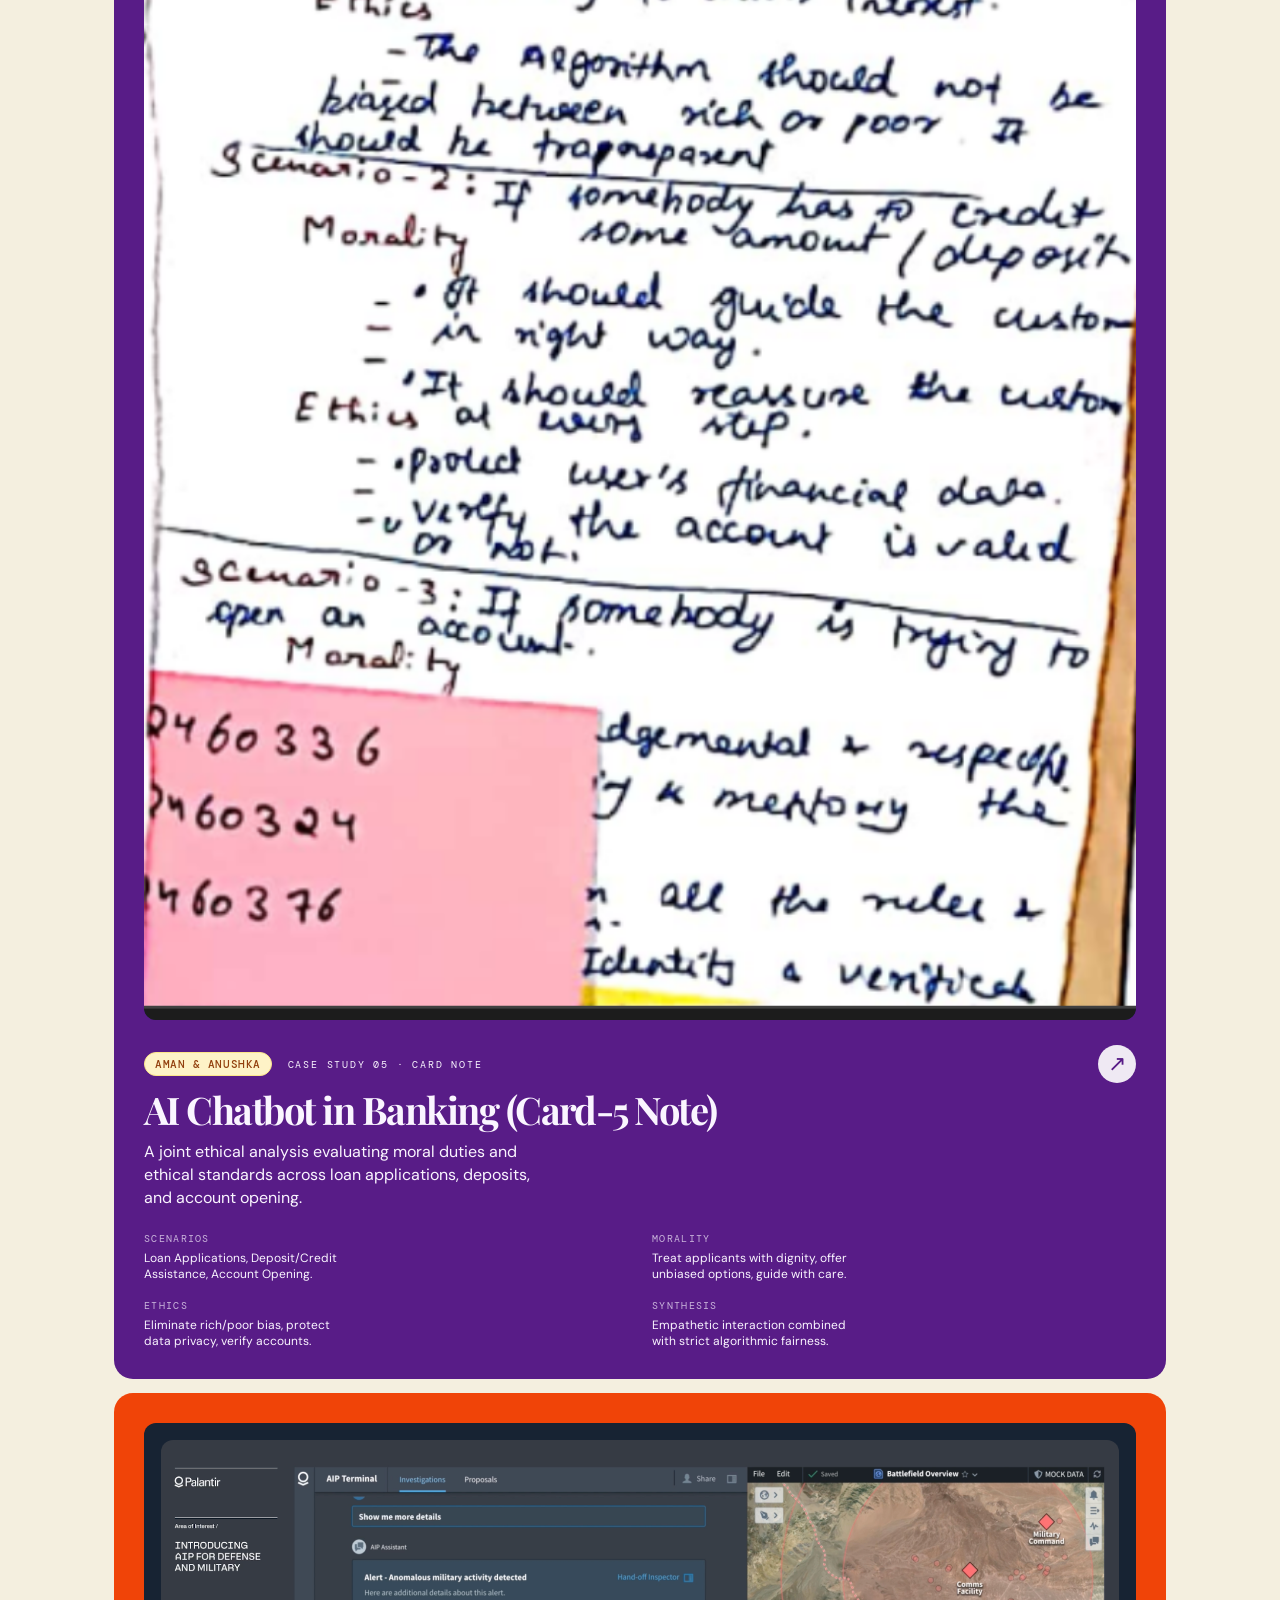
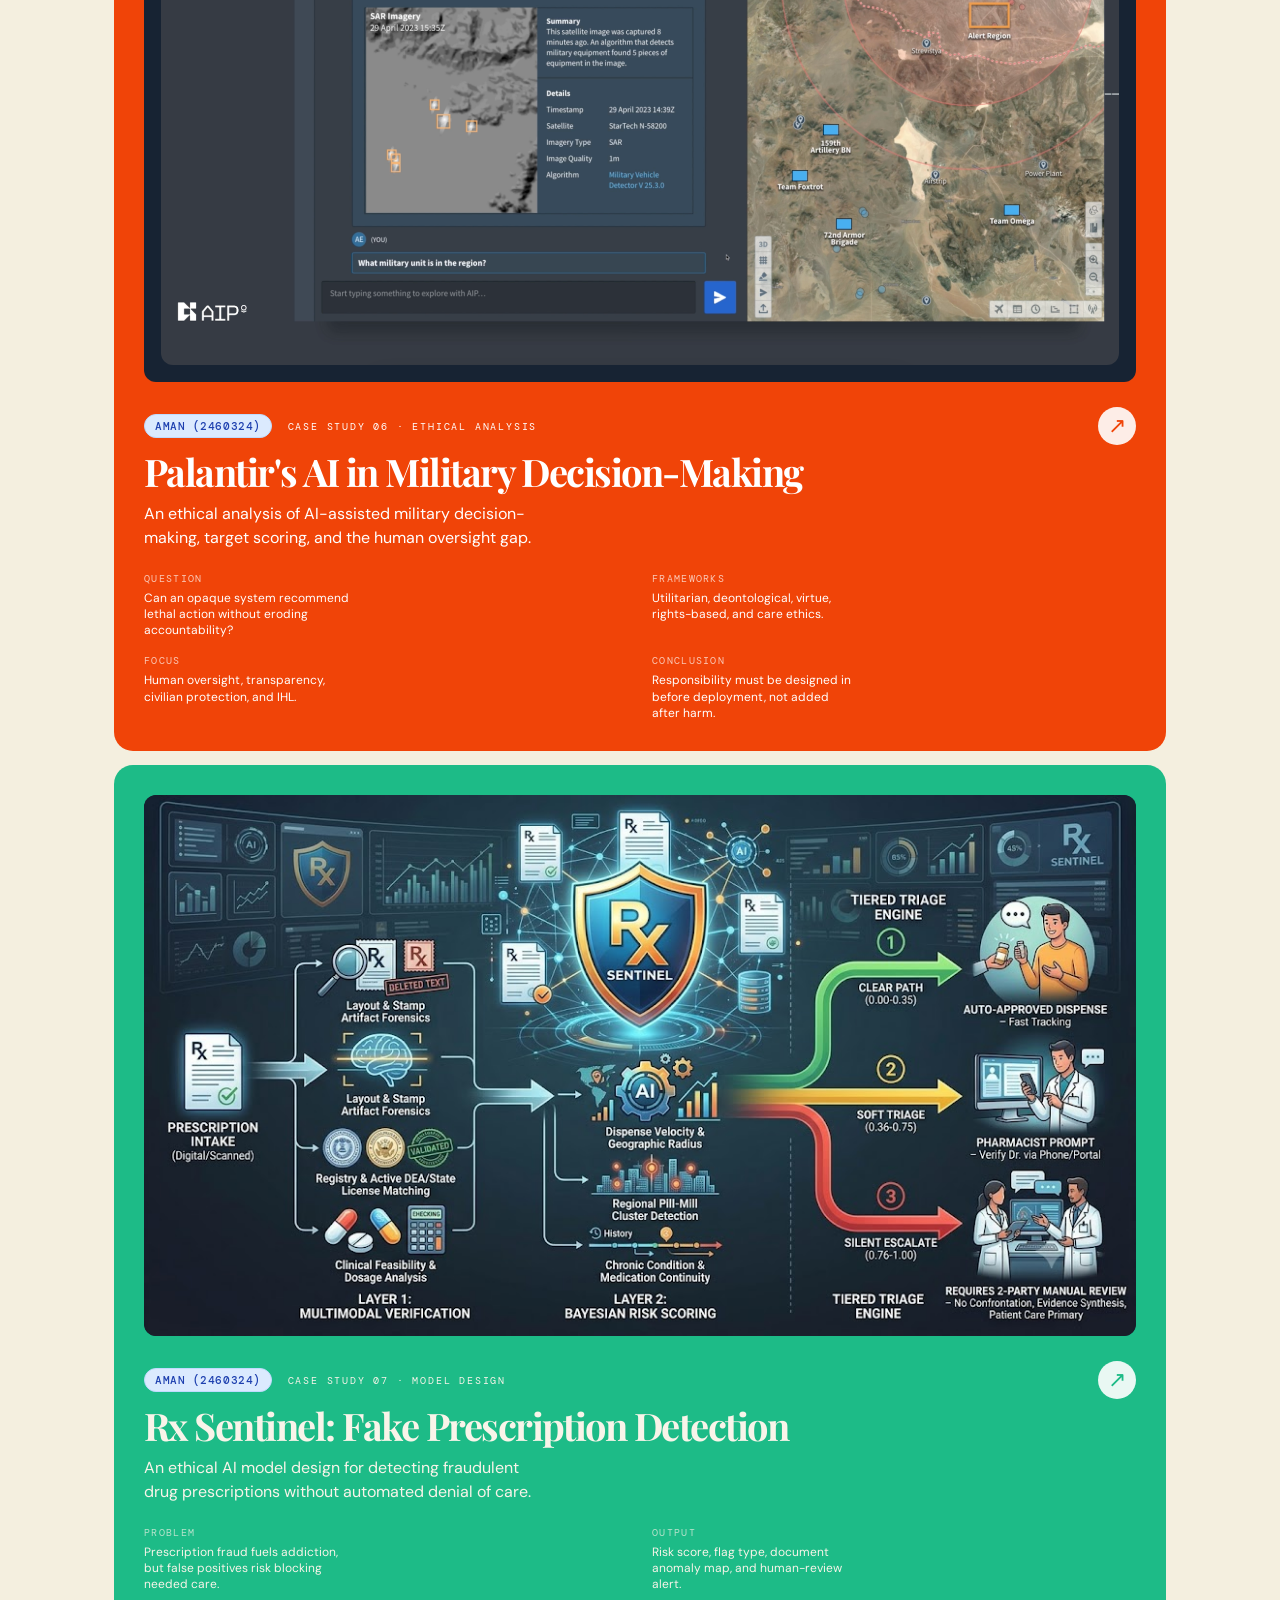
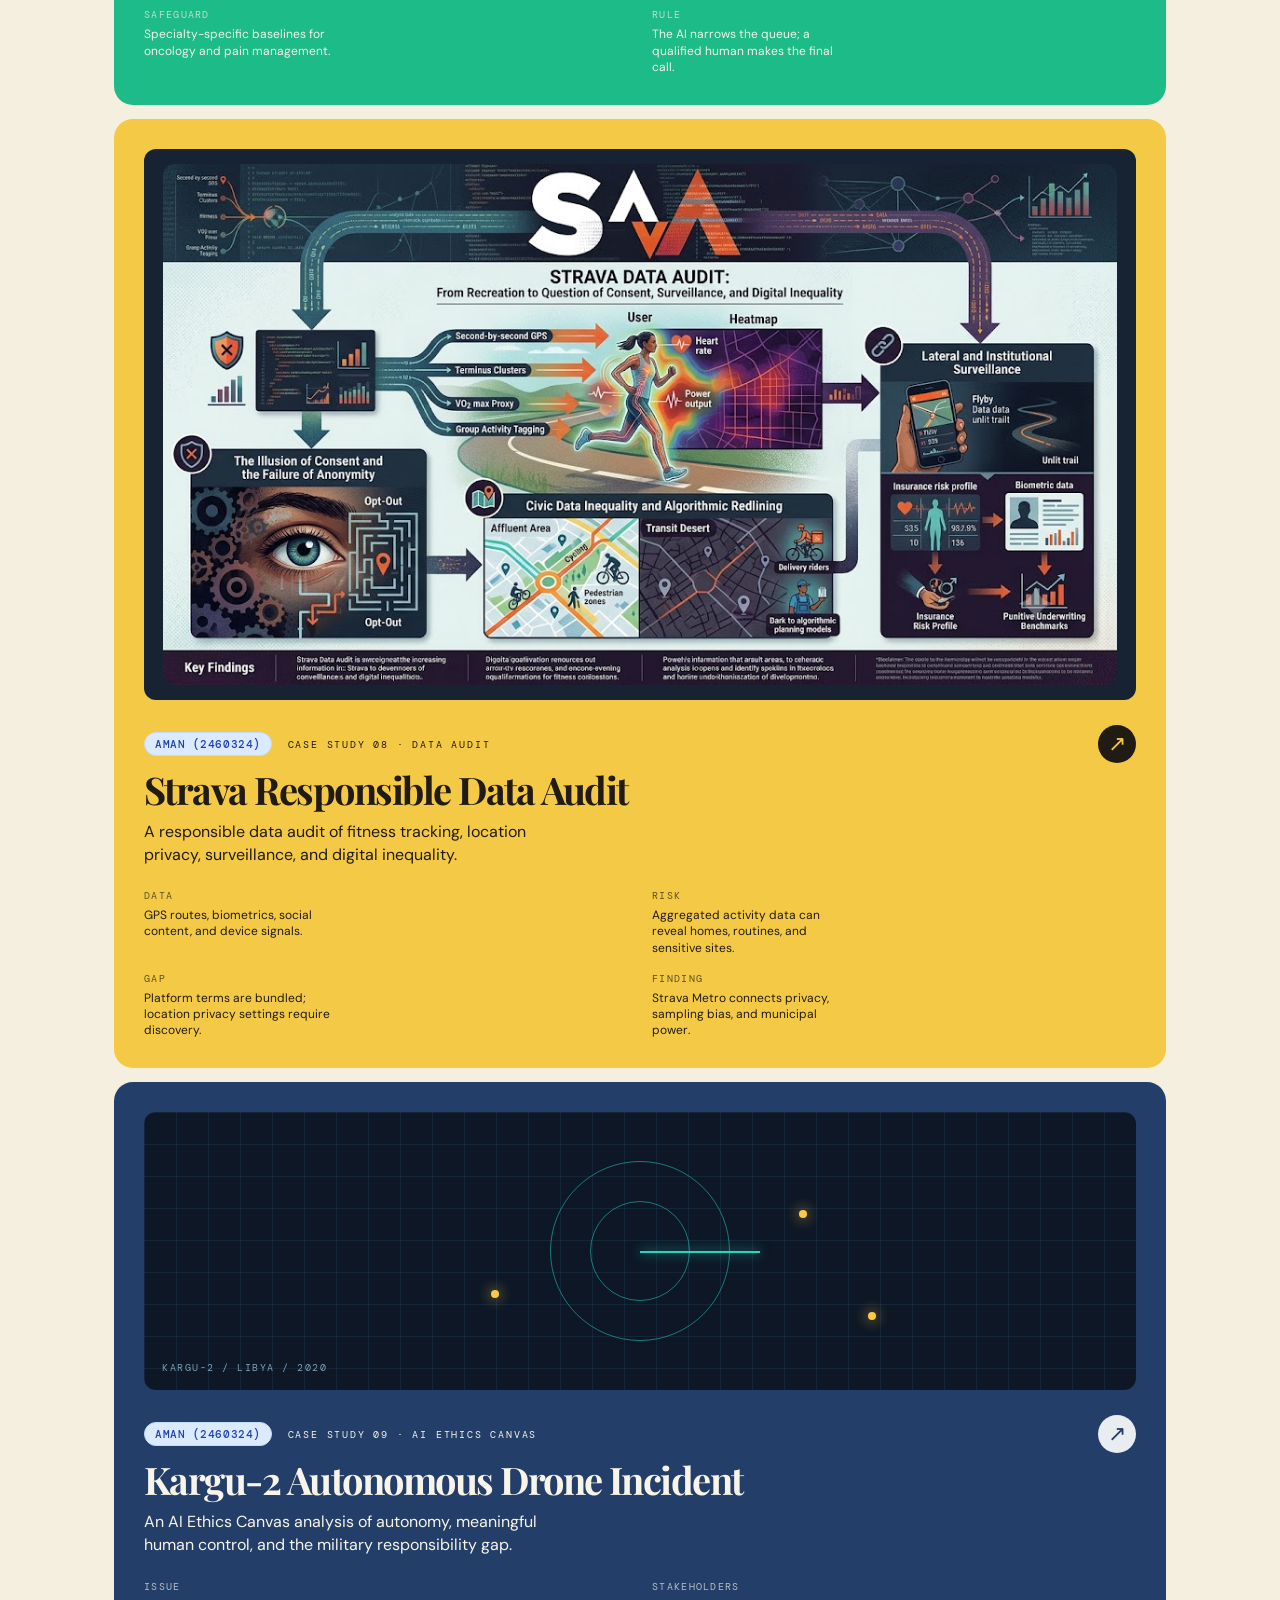
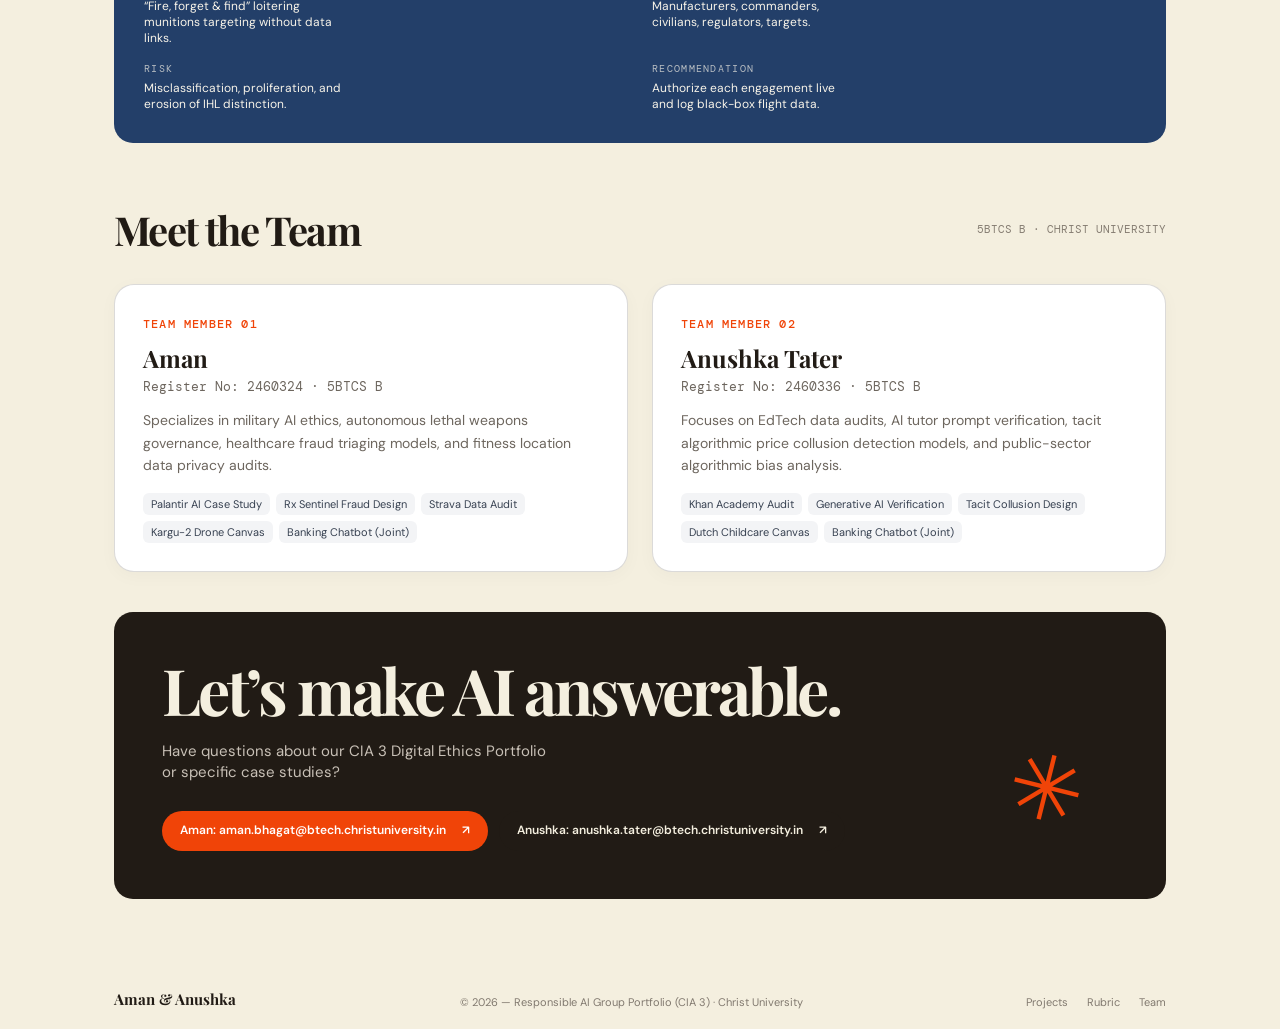
==== commit 59e520f7: "Attach Unit 5 Digital Ethics Portfolio report PDF and update links" ====
--- a/index.html
+++ b/index.html
@@ -37,7 +37,13 @@
       <section id="rubric" class="rubric-section shell" data-reveal style="margin: 40px auto; padding: 32px; background: #faf9f5; border: 1px solid var(--line); border-radius: 20px;">
         <div class="section-heading" style="margin-bottom: 20px;">
           <h2>Generative AI, Truth, Creativity, and Global Ethical Order</h2>
-          <span>Digital Ethics Portfolio</span>
+          <div style="display: flex; justify-content: space-between; align-items: center; flex-wrap: wrap; gap: 12px; margin-top: 8px;">
+            <span>Digital Ethics Portfolio · Unit 5</span>
+            <div style="display: flex; gap: 10px; flex-wrap: wrap; align-items: center;">
+              <a href="original-viewer.html?file=originals%2Fdigital-ethics-portfolio-report.pdf" class="pill pill-dark" target="_blank" rel="noopener">📄 View Unit 5 Report (PDF) <span aria-hidden="true">↗</span></a>
+              <a href="originals/digital-ethics-portfolio-report.pdf" download="digital-ethics-portfolio-report.pdf" class="pill pill-orange" style="text-decoration: none;">📥 Download Report PDF <span aria-hidden="true">↓</span></a>
+            </div>
+          </div>
         </div>
 
         <p style="color: var(--muted); font-size: 15px; max-width: 820px; margin-bottom: 24px;">
@@ -228,6 +234,10 @@
               <div><span>Focus</span><p>Synthetic reality, deepfakes, epistemic risk, and North–South equity.</p></div>
               <div><span>Conclusion</span><p>Governance power must be shared; label, verify, and audit AI outputs.</p></div>
             </div>
+            <div class="card-action-bar" style="margin-top: 18px; display: flex; gap: 10px; flex-wrap: wrap; align-items: center;">
+              <a href="original-viewer.html?file=originals%2Fdigital-ethics-portfolio-report.pdf" class="pill pill-dark" target="_blank" rel="noopener" style="font-size: 12px; padding: 6px 14px;">📄 View Report PDF ↗</a>
+              <a href="originals/digital-ethics-portfolio-report.pdf" download="digital-ethics-portfolio-report.pdf" class="pill pill-orange" style="font-size: 12px; padding: 6px 14px; text-decoration: none;">📥 Download PDF ↓</a>
+            </div>
           </div>
         </article>
 
@@ -481,6 +491,6 @@
       <span>© 2026 — Responsible AI Group Portfolio (CIA 3) · Christ University</span>
       <div><a href="#work">Projects</a><a href="#rubric">Rubric</a><a href="#team">Team</a></div>
     </footer>
-    <script src="script.js?v=20260922_v8"></script>
+    <script src="script.js?v=20260922_v9"></script>
   </body>
 </html>
